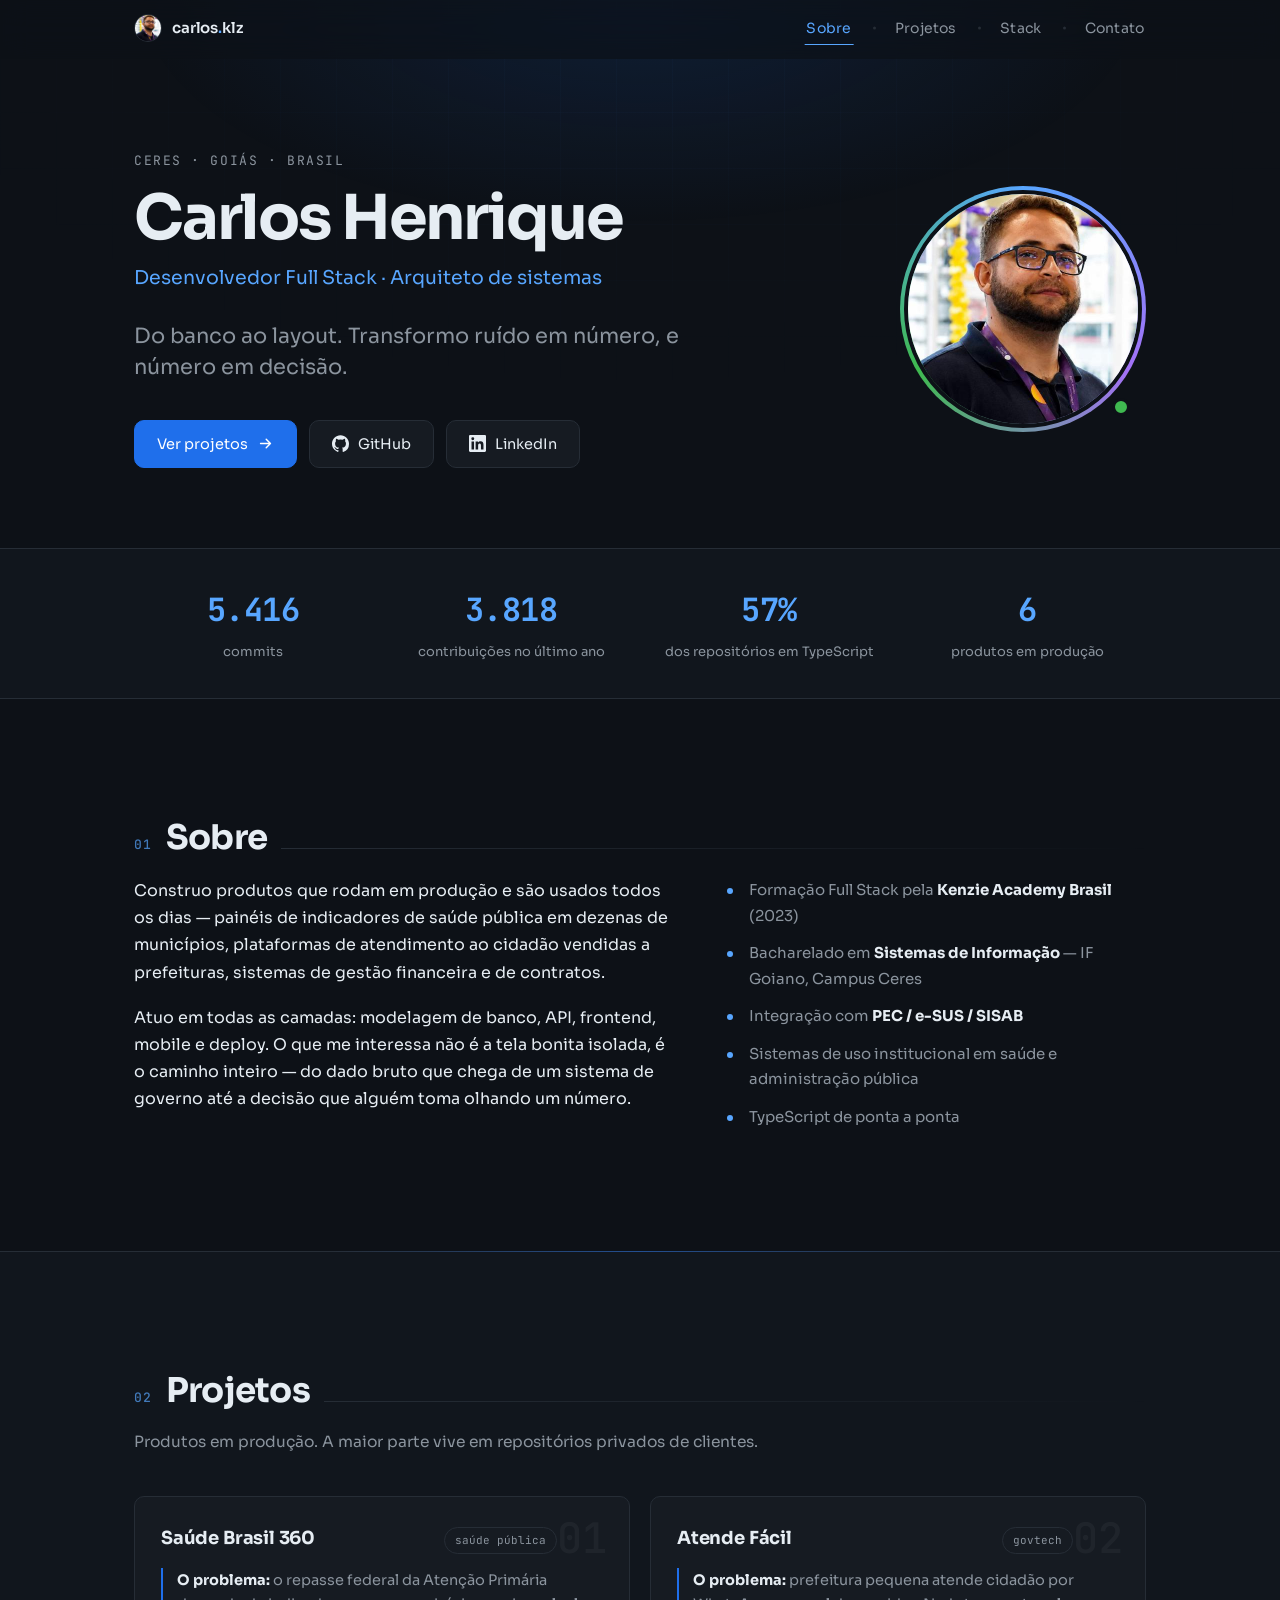
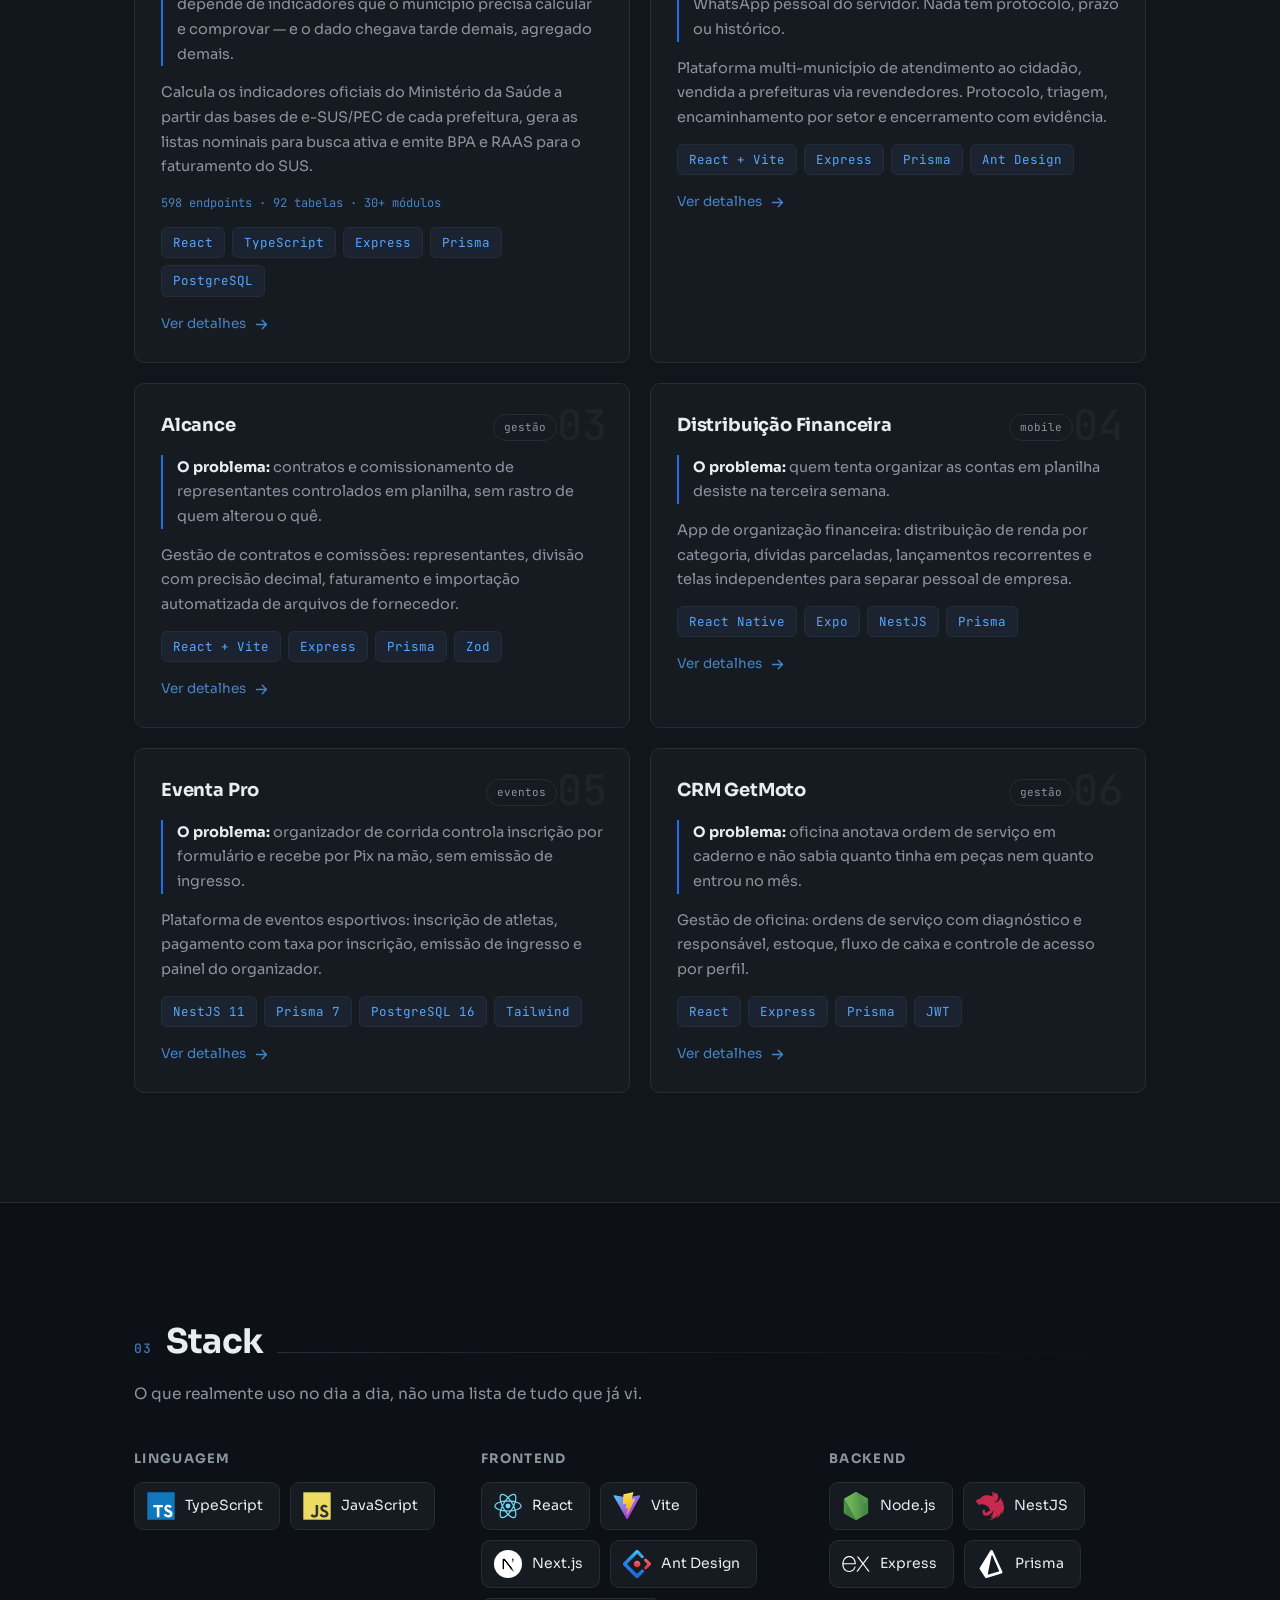
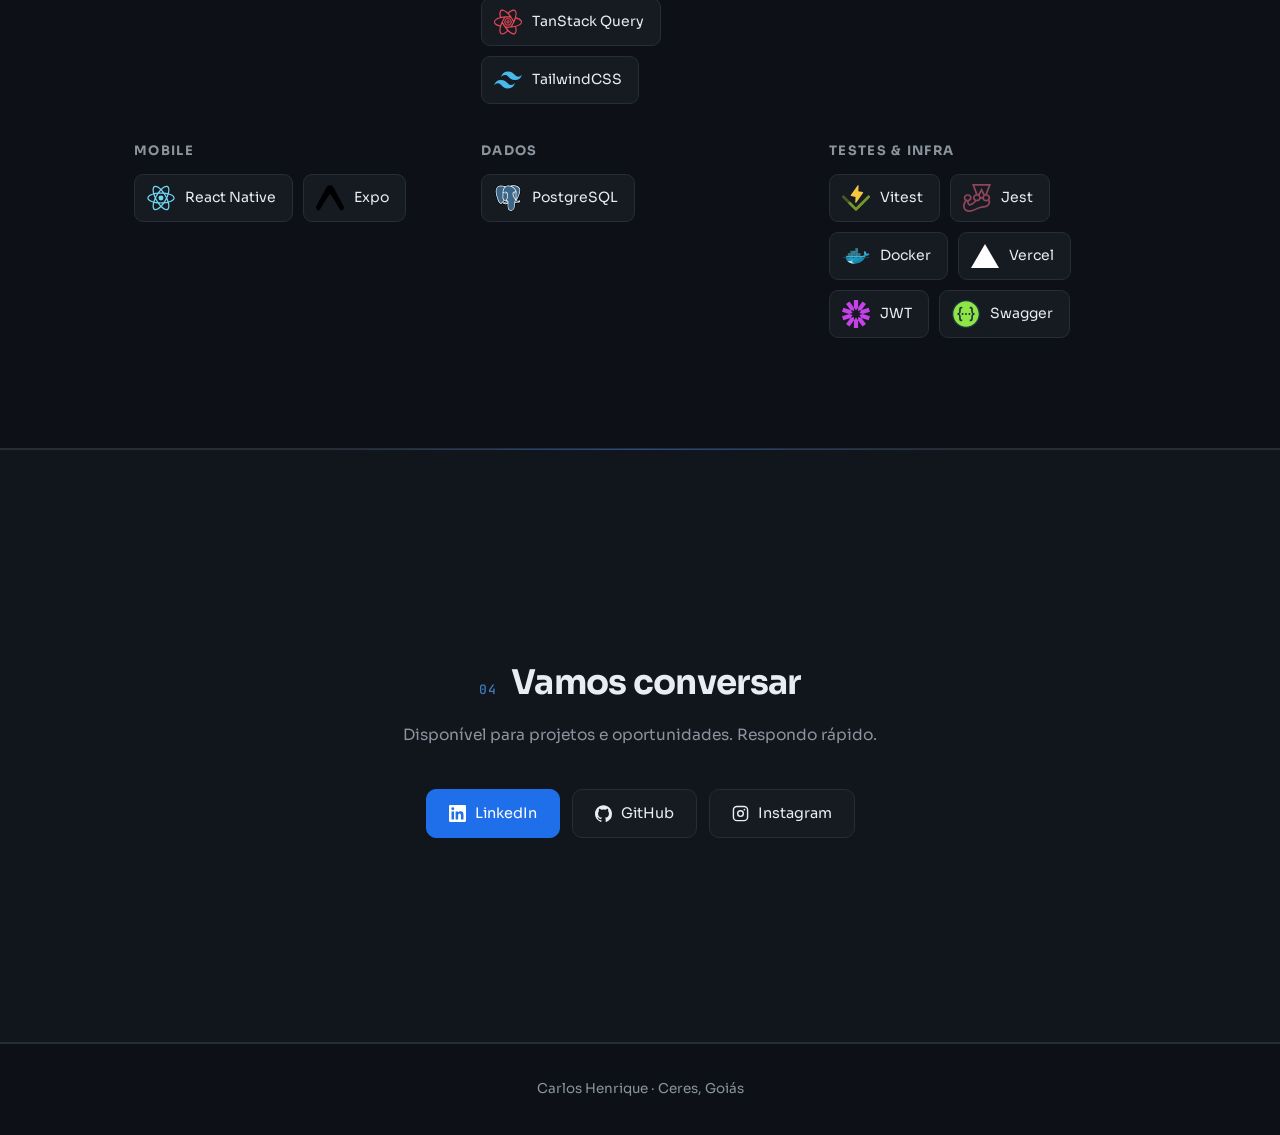
==== index.html @ 8867d087 "Portfólio: estrutura, páginas de projeto e galerias Site estático em HTML/CSS/JS puro, sem build.  -" ====
<!doctype html>
<html lang="pt-BR">
<head>
<meta charset="utf-8">
<meta name="viewport" content="width=device-width, initial-scale=1">
<title>Carlos Henrique — Desenvolvedor Full Stack</title>
<meta name="description" content="Desenvolvedor Full Stack e arquiteto de sistemas. Painéis de saúde pública, plataformas de atendimento ao cidadão e sistemas de gestão em produção.">
<link rel="icon" href="assets/perfil.jpg">
<link rel="preconnect" href="https://fonts.googleapis.com">
<link rel="preconnect" href="https://fonts.gstatic.com" crossorigin>
<link href="https://fonts.googleapis.com/css2?family=Sora:wght@400;600;700&family=JetBrains+Mono:wght@400;500&display=swap" rel="stylesheet">
<link rel="stylesheet" href="style.css">
</head>
<body>


<nav class="nav" id="nav">
  <div class="container nav-interno">
    <a class="nav-marca" href="#topo">
      <img src="assets/perfil.jpg" alt="" width="28" height="28">
      <span>carlos<em>.</em>klz</span>
    </a>
    <ul class="nav-links">
      <li><a href="#sobre">Sobre</a></li>
      <li><a href="#projetos">Projetos</a></li>
      <li><a href="#stack">Stack</a></li>
      <li><a href="#contato">Contato</a></li>
    </ul>
  </div>
  <div class="nav-progresso" id="progresso"></div>
</nav>

<!-- ícones SVG reutilizáveis: definidos uma vez, usados com <use> -->
<svg width="0" height="0" style="position:absolute" aria-hidden="true">
  <symbol id="i-seta" viewBox="0 0 24 24" fill="none" stroke="currentColor" stroke-width="2" stroke-linecap="round" stroke-linejoin="round">
    <path d="M5 12h14M13 6l6 6-6 6"/>
  </symbol>
  <symbol id="i-github" viewBox="0 0 24 24" fill="currentColor">
    <path d="M12 .5C5.37.5 0 5.87 0 12.5c0 5.3 3.44 9.8 8.21 11.39.6.11.82-.26.82-.58v-2.03c-3.34.73-4.04-1.61-4.04-1.61-.55-1.39-1.33-1.76-1.33-1.76-1.09-.75.08-.73.08-.73 1.2.09 1.84 1.24 1.84 1.24 1.07 1.834 2.81 1.304 3.5.997.11-.776.42-1.305.76-1.605-2.67-.3-5.47-1.335-5.47-5.94 0-1.31.47-2.38 1.24-3.22-.12-.3-.54-1.52.12-3.17 0 0 1.01-.32 3.3 1.23a11.5 11.5 0 016 0c2.29-1.55 3.3-1.23 3.3-1.23.66 1.65.24 2.87.12 3.17.77.84 1.24 1.91 1.24 3.22 0 4.61-2.81 5.63-5.49 5.93.43.37.82 1.1.82 2.22v3.29c0 .32.21.7.82.58A12.01 12.01 0 0024 12.5C24 5.87 18.63.5 12 .5z"/>
  </symbol>
  <symbol id="i-linkedin" viewBox="0 0 24 24" fill="currentColor">
    <path d="M20.45 20.45h-3.56v-5.57c0-1.33-.03-3.04-1.85-3.04-1.85 0-2.14 1.45-2.14 2.94v5.67H9.35V9h3.41v1.56h.05c.48-.9 1.63-1.85 3.36-1.85 3.6 0 4.27 2.37 4.27 5.45v6.29zM5.34 7.43a2.06 2.06 0 110-4.13 2.06 2.06 0 010 4.13zM7.12 20.45H3.55V9h3.57v11.45zM22.22 0H1.77C.79 0 0 .77 0 1.72v20.56C0 23.23.79 24 1.77 24h20.45c.98 0 1.78-.77 1.78-1.72V1.72C24 .77 23.2 0 22.22 0z"/>
  </symbol>
  <symbol id="i-instagram" viewBox="0 0 24 24" fill="none" stroke="currentColor" stroke-width="2">
    <rect x="2" y="2" width="20" height="20" rx="5"/>
    <circle cx="12" cy="12" r="4"/>
    <circle cx="17.5" cy="6.5" r="1.2" fill="currentColor" stroke="none"/>
  </symbol>
</svg>


<!-- ==================== TOPO ==================== -->
<header class="hero" id="topo">
  <div class="container hero-grid">

    <div class="hero-texto revelar">
      <p class="hero-sup">Ceres · Goiás · Brasil</p>
      <h1>Carlos Henrique</h1>
      <p class="hero-cargo">Desenvolvedor Full Stack · Arquiteto de sistemas</p>
      <p class="hero-frase">
        Do banco ao layout. Transformo ruído em número, e número em decisão.
      </p>

      <div class="hero-acoes">
        <a class="btn btn-primario" href="#projetos">
          Ver projetos
          <svg class="ico"><use href="#i-seta"/></svg>
        </a>
        <a class="btn" href="https://github.com/kralluz" target="_blank" rel="noopener">
          <svg class="ico"><use href="#i-github"/></svg>
          GitHub
        </a>
        <a class="btn" href="https://www.linkedin.com/in/carlosklz/" target="_blank" rel="noopener">
          <svg class="ico"><use href="#i-linkedin"/></svg>
          LinkedIn
        </a>
      </div>
    </div>

    <div class="hero-foto revelar" data-atraso="150">
      <div class="foto-moldura">
        <img src="assets/perfil.jpg" alt="Carlos Henrique" width="230" height="230">
      </div>
      <span class="ponto-status" title="Disponível para projetos"></span>
    </div>

  </div>
</header>


<main>

  <!-- ==================== NÚMEROS ==================== -->
  <section class="faixa-numeros">
    <div class="container numeros">
      <div class="numero revelar">
        <strong data-contar="5416">0</strong>
        <span>commits</span>
      </div>
      <div class="numero revelar" data-atraso="100">
        <strong data-contar="3818">0</strong>
        <span>contribuições no último ano</span>
      </div>
      <div class="numero revelar" data-atraso="200">
        <strong data-contar="57" data-sufixo="%">0</strong>
        <span>dos repositórios em TypeScript</span>
      </div>
      <div class="numero revelar" data-atraso="300">
        <strong data-contar="6">0</strong>
        <span>produtos em produção</span>
      </div>
    </div>
  </section>


  <!-- ==================== SOBRE ==================== -->
  <section class="secao" id="sobre">
    <div class="container">
      <h2 class="revelar"><span class="num-secao">01</span>Sobre</h2>
      <div class="sobre-grid">
        <div class="revelar">
          <p>
            Construo produtos que rodam em produção e são usados todos os dias — painéis de
            indicadores de saúde pública em dezenas de municípios, plataformas de atendimento
            ao cidadão vendidas a prefeituras, sistemas de gestão financeira e de contratos.
          </p>
          <p>
            Atuo em todas as camadas: modelagem de banco, API, frontend, mobile e deploy.
            O que me interessa não é a tela bonita isolada, é o caminho inteiro — do dado bruto
            que chega de um sistema de governo até a decisão que alguém toma olhando um número.
          </p>
        </div>
        <ul class="lista-marcada revelar" data-atraso="120">
          <li>Formação Full Stack pela <strong>Kenzie Academy Brasil</strong> (2023)</li>
          <li>Bacharelado em <strong>Sistemas de Informação</strong> — IF Goiano, Campus Ceres</li>
          <li>Integração com <strong>PEC / e-SUS / SISAB</strong></li>
          <li>Sistemas de uso institucional em saúde e administração pública</li>
          <li>TypeScript de ponta a ponta</li>
        </ul>
      </div>
    </div>
  </section>


  <!-- ==================== PROJETOS ==================== -->
  <section class="secao secao-alt" id="projetos">
    <div class="container">
      <h2 class="revelar"><span class="num-secao">02</span>Projetos</h2>
      <p class="secao-sub revelar">
        Produtos em produção. A maior parte vive em repositórios privados de clientes.
      </p>

      <div class="projetos">

        <a class="projeto revelar" href="projetos/saude-brasil-360.html">
          <span class="projeto-num">01</span>
          <div class="projeto-topo">
            <h3>Saúde Brasil 360</h3>
            <span class="etiqueta">saúde pública</span>
          </div>
          <p class="projeto-problema">
            <strong>O problema:</strong> o repasse federal da Atenção Primária depende de
            indicadores que o município precisa calcular e comprovar — e o dado chegava tarde
            demais, agregado demais.
          </p>
          <p>
            Calcula os indicadores oficiais do Ministério da Saúde a partir das bases de e-SUS/PEC
            de cada prefeitura, gera as listas nominais para busca ativa e emite BPA e RAAS para
            o faturamento do SUS.
          </p>
          <p class="mini-numeros">598 endpoints · 92 tabelas · 30+ módulos</p>
          <ul class="stack"><li>React</li><li>TypeScript</li><li>Express</li><li>Prisma</li><li>PostgreSQL</li></ul>
          <span class="projeto-link">Ver detalhes <svg class="ico"><use href="#i-seta"/></svg></span>
        </a>

        <a class="projeto revelar" data-atraso="80" href="projetos/atende-facil.html">
          <span class="projeto-num">02</span>
          <div class="projeto-topo">
            <h3>Atende Fácil</h3>
            <span class="etiqueta">govtech</span>
          </div>
          <p class="projeto-problema">
            <strong>O problema:</strong> prefeitura pequena atende cidadão por WhatsApp pessoal do
            servidor. Nada tem protocolo, prazo ou histórico.
          </p>
          <p>
            Plataforma multi-município de atendimento ao cidadão, vendida a prefeituras via
            revendedores. Protocolo, triagem, encaminhamento por setor e encerramento com evidência.
          </p>
          <ul class="stack"><li>React + Vite</li><li>Express</li><li>Prisma</li><li>Ant Design</li></ul>
          <span class="projeto-link">Ver detalhes <svg class="ico"><use href="#i-seta"/></svg></span>
        </a>

        <a class="projeto revelar" data-atraso="160" href="projetos/alcance.html">
          <span class="projeto-num">03</span>
          <div class="projeto-topo">
            <h3>Alcance</h3>
            <span class="etiqueta">gestão</span>
          </div>
          <p class="projeto-problema">
            <strong>O problema:</strong> contratos e comissionamento de representantes controlados
            em planilha, sem rastro de quem alterou o quê.
          </p>
          <p>
            Gestão de contratos e comissões: representantes, divisão com precisão decimal,
            faturamento e importação automatizada de arquivos de fornecedor.
          </p>
          <ul class="stack"><li>React + Vite</li><li>Express</li><li>Prisma</li><li>Zod</li></ul>
          <span class="projeto-link">Ver detalhes <svg class="ico"><use href="#i-seta"/></svg></span>
        </a>

        <a class="projeto revelar" data-atraso="240" href="projetos/distribuicao-financeira.html">
          <span class="projeto-num">04</span>
          <div class="projeto-topo">
            <h3>Distribuição Financeira</h3>
            <span class="etiqueta">mobile</span>
          </div>
          <p class="projeto-problema">
            <strong>O problema:</strong> quem tenta organizar as contas em planilha desiste na
            terceira semana.
          </p>
          <p>
            App de organização financeira: distribuição de renda por categoria, dívidas parceladas,
            lançamentos recorrentes e telas independentes para separar pessoal de empresa.
          </p>
          <ul class="stack"><li>React Native</li><li>Expo</li><li>NestJS</li><li>Prisma</li></ul>
          <span class="projeto-link">Ver detalhes <svg class="ico"><use href="#i-seta"/></svg></span>
        </a>

        <a class="projeto revelar" data-atraso="320" href="projetos/eventa-pro.html">
          <span class="projeto-num">05</span>
          <div class="projeto-topo">
            <h3>Eventa Pro</h3>
            <span class="etiqueta">eventos</span>
          </div>
          <p class="projeto-problema">
            <strong>O problema:</strong> organizador de corrida controla inscrição por formulário e
            recebe por Pix na mão, sem emissão de ingresso.
          </p>
          <p>
            Plataforma de eventos esportivos: inscrição de atletas, pagamento com taxa por
            inscrição, emissão de ingresso e painel do organizador.
          </p>
          <ul class="stack"><li>NestJS 11</li><li>Prisma 7</li><li>PostgreSQL 16</li><li>Tailwind</li></ul>
          <span class="projeto-link">Ver detalhes <svg class="ico"><use href="#i-seta"/></svg></span>
        </a>

        <a class="projeto revelar" data-atraso="400" href="projetos/crm-getmoto.html">
          <span class="projeto-num">06</span>
          <div class="projeto-topo">
            <h3>CRM GetMoto</h3>
            <span class="etiqueta">gestão</span>
          </div>
          <p class="projeto-problema">
            <strong>O problema:</strong> oficina anotava ordem de serviço em caderno e não sabia
            quanto tinha em peças nem quanto entrou no mês.
          </p>
          <p>
            Gestão de oficina: ordens de serviço com diagnóstico e responsável, estoque, fluxo de
            caixa e controle de acesso por perfil.
          </p>
          <ul class="stack"><li>React</li><li>Express</li><li>Prisma</li><li>JWT</li></ul>
          <span class="projeto-link">Ver detalhes <svg class="ico"><use href="#i-seta"/></svg></span>
        </a>

      </div>
    </div>
  </section>


  <!-- ==================== STACK ==================== -->
  <section class="secao" id="stack">
    <div class="container">
      <h2 class="revelar"><span class="num-secao">03</span>Stack</h2>
      <p class="secao-sub revelar">O que realmente uso no dia a dia, não uma lista de tudo que já vi.</p>

      <div class="stack-grid">
        <div class="stack-bloco revelar">
          <h3>Linguagem</h3>
          <ul class="stack stack-icones">
            <li>
              <img src="assets/tec/typescript.svg" alt="" width="28" height="28" loading="lazy">
              TypeScript
            </li>
            <li>
              <img src="assets/tec/javascript.svg" alt="" width="28" height="28" loading="lazy">
              JavaScript
            </li>
          </ul>
        </div>
        <div class="stack-bloco revelar" data-atraso="70">
          <h3>Frontend</h3>
          <ul class="stack stack-icones">
            <li>
              <img src="assets/tec/react.svg" alt="" width="28" height="28" loading="lazy">
              React
            </li>
            <li>
              <img src="assets/tec/vite.svg" alt="" width="28" height="28" loading="lazy">
              Vite
            </li>
            <li>
              <img src="assets/tec/nextjs.svg" alt="" width="28" height="28" loading="lazy">
              Next.js
            </li>
            <li>
              <img src="assets/tec/antdesign.svg" alt="" width="28" height="28" loading="lazy">
              Ant Design
            </li>
            <li>
              <img src="assets/tec/reactquery.svg" alt="" width="28" height="28" loading="lazy">
              TanStack Query
            </li>
            <li>
              <img src="assets/tec/tailwind.svg" alt="" width="28" height="28" loading="lazy">
              TailwindCSS
            </li>
          </ul>
        </div>
        <div class="stack-bloco revelar" data-atraso="140">
          <h3>Backend</h3>
          <ul class="stack stack-icones">
            <li>
              <img src="assets/tec/nodejs.svg" alt="" width="28" height="28" loading="lazy">
              Node.js
            </li>
            <li>
              <img src="assets/tec/nestjs.svg" alt="" width="28" height="28" loading="lazy">
              NestJS
            </li>
            <li>
              <img src="assets/tec/express.svg" alt="" width="28" height="28" loading="lazy">
              Express
            </li>
            <li>
              <img src="assets/tec/prisma.svg" alt="" width="28" height="28" loading="lazy">
              Prisma
            </li>
          </ul>
        </div>
        <div class="stack-bloco revelar" data-atraso="210">
          <h3>Mobile</h3>
          <ul class="stack stack-icones">
            <li>
              <img src="assets/tec/react.svg" alt="" width="28" height="28" loading="lazy">
              React Native
            </li>
            <li>
              <img src="assets/tec/expo.svg" alt="" width="28" height="28" loading="lazy">
              Expo
            </li>
          </ul>
        </div>
        <div class="stack-bloco revelar" data-atraso="280">
          <h3>Dados</h3>
          <ul class="stack stack-icones">
            <li>
              <img src="assets/tec/postgresql.svg" alt="" width="28" height="28" loading="lazy">
              PostgreSQL
            </li>
          </ul>
        </div>
        <div class="stack-bloco revelar" data-atraso="350">
          <h3>Testes &amp; Infra</h3>
          <ul class="stack stack-icones">
            <li>
              <img src="assets/tec/vitest.svg" alt="" width="28" height="28" loading="lazy">
              Vitest
            </li>
            <li>
              <img src="assets/tec/jest.svg" alt="" width="28" height="28" loading="lazy">
              Jest
            </li>
            <li>
              <img src="assets/tec/docker.svg" alt="" width="28" height="28" loading="lazy">
              Docker
            </li>
            <li>
              <img src="assets/tec/vercel.svg" alt="" width="28" height="28" loading="lazy">
              Vercel
            </li>
            <li>
              <img src="assets/tec/jwt.svg" alt="" width="28" height="28" loading="lazy">
              JWT
            </li>
            <li>
              <img src="assets/tec/swagger.svg" alt="" width="28" height="28" loading="lazy">
              Swagger
            </li>
          </ul>
        </div>
      </div>
    </div>
  </section>


  <!-- ==================== CONTATO ==================== -->
  <section class="secao secao-alt" id="contato">
    <div class="container centro">
      <h2 class="revelar"><span class="num-secao">04</span>Vamos conversar</h2>
      <p class="secao-sub revelar">Disponível para projetos e oportunidades. Respondo rápido.</p>
      <div class="hero-acoes centralizado revelar" data-atraso="100">
        <a class="btn btn-primario" href="https://www.linkedin.com/in/carlosklz/" target="_blank" rel="noopener">
          <svg class="ico"><use href="#i-linkedin"/></svg>
          LinkedIn
        </a>
        <a class="btn" href="https://github.com/kralluz" target="_blank" rel="noopener">
          <svg class="ico"><use href="#i-github"/></svg>
          GitHub
        </a>
        <a class="btn" href="https://www.instagram.com/klz.carlos/" target="_blank" rel="noopener">
          <svg class="ico"><use href="#i-instagram"/></svg>
          Instagram
        </a>
      </div>
    </div>
  </section>

</main>

<footer>
  <div class="container">
    <p>Carlos Henrique · Ceres, Goiás</p>
  </div>
</footer>

<script src="script.js"></script>
</body>
</html>
---- style.css ----
/* =========================================================================
   Portfolio — Carlos Henrique
   CSS simples e comentado, feito para ser editado aos poucos.
   Para mudar as cores, mexa so no bloco :root abaixo.
   ========================================================================= */

:root {
  /* cores — mude aqui e o site inteiro acompanha */
  --fundo:        #0d1117;   /* fundo principal */
  --fundo-alt:    #11161d;   /* fundo das secoes alternadas */
  --cartao:       #161b22;   /* fundo dos cards */
  --borda:        #262d36;
  --texto:        #e6edf3;
  --texto-fraco:  #8b949e;   /* textos secundarios */
  --destaque:     #58a6ff;   /* azul dos links e acentos */
  --destaque-esc: #1f6feb;

  /* medidas */
  --largura:      1060px;    /* largura maxima do conteudo */
  --raio:         10px;      /* arredondamento das bordas */
}

* { box-sizing: border-box; }

html { scroll-behavior: smooth; }

body {
  margin: 0;
  background: var(--fundo);
  color: var(--texto);
  font: 16px/1.7 -apple-system, BlinkMacSystemFont, "Segoe UI", Roboto,
        "Helvetica Neue", Arial, sans-serif;
  -webkit-font-smoothing: antialiased;
}

.container {
  max-width: var(--largura);
  margin: 0 auto;
  padding: 0 24px;
}

.centro { text-align: center; }

a { color: var(--destaque); }


/* ============================ TOPO ============================ */

.hero {
  padding: 100px 0 80px;
  border-bottom: 1px solid var(--borda);
  /* brilho sutil atras do titulo */
  background:
    radial-gradient(720px 320px at 50% 0%, rgba(31,111,235,.14), transparent 70%);
}

.hero-sup {
  margin: 0 0 12px;
  color: var(--texto-fraco);
  font-size: 13px;
  letter-spacing: .12em;
  text-transform: uppercase;
}

.hero h1 {
  margin: 0;
  font-size: clamp(38px, 7vw, 62px);
  line-height: 1.1;
  letter-spacing: -.02em;
}

.hero-cargo {
  margin: 10px 0 0;
  font-size: clamp(16px, 2.4vw, 19px);
  color: var(--destaque);
}

.hero-frase {
  margin: 26px 0 0;
  max-width: 620px;
  font-size: clamp(17px, 2.6vw, 21px);
  line-height: 1.5;
  color: var(--texto-fraco);
}

.hero-acoes {
  margin-top: 36px;
  display: flex;
  flex-wrap: wrap;
  gap: 12px;
}

.btn {
  display: inline-block;
  padding: 11px 22px;
  border: 1px solid var(--borda);
  border-radius: var(--raio);
  background: var(--cartao);
  color: var(--texto);
  font-size: 14.5px;
  text-decoration: none;
  transition: border-color .18s, transform .18s;
}

.btn:hover {
  border-color: var(--destaque);
  transform: translateY(-2px);
}

.btn-primario {
  background: var(--destaque-esc);
  border-color: var(--destaque-esc);
  color: #fff;
}


/* ========================== NUMEROS ========================== */

.faixa-numeros {
  border-bottom: 1px solid var(--borda);
  background: var(--fundo-alt);
}

.numeros {
  display: grid;
  grid-template-columns: repeat(4, 1fr);
  gap: 20px;
  padding-top: 34px;
  padding-bottom: 34px;
}

.numero { text-align: center; }

.numero strong {
  display: block;
  font-size: clamp(24px, 4vw, 32px);
  color: var(--destaque);
  letter-spacing: -.02em;
}

.numero span {
  display: block;
  margin-top: 4px;
  font-size: 13px;
  color: var(--texto-fraco);
}


/* ========================== SECOES ========================== */

.secao { padding: 84px 0; }

.secao-alt {
  background: var(--fundo-alt);
  border-top: 1px solid var(--borda);
  border-bottom: 1px solid var(--borda);
}

.secao h2 {
  margin: 0 0 8px;
  font-size: clamp(26px, 4vw, 34px);
  letter-spacing: -.02em;
}

.secao-sub {
  margin: 0 0 40px;
  color: var(--texto-fraco);
  font-size: 15.5px;
}


/* =========================== SOBRE =========================== */

.sobre-grid {
  display: grid;
  grid-template-columns: 1.3fr 1fr;
  gap: 48px;
  align-items: start;
}

.sobre-grid p { margin: 0 0 18px; }

.lista-marcada {
  margin: 0;
  padding: 0;
  list-style: none;
}

.lista-marcada li {
  position: relative;
  padding-left: 22px;
  margin-bottom: 12px;
  font-size: 15px;
  color: var(--texto-fraco);
}

/* marcador proprio, em vez do bullet padrao */
.lista-marcada li::before {
  content: "";
  position: absolute;
  left: 0;
  top: 11px;
  width: 6px;
  height: 6px;
  border-radius: 50%;
  background: var(--destaque);
}

.lista-marcada strong { color: var(--texto); }


/* ========================== PROJETOS ========================== */

.projetos {
  display: grid;
  grid-template-columns: repeat(2, 1fr);
  gap: 20px;
}

.projeto {
  background: var(--cartao);
  border: 1px solid var(--borda);
  border-radius: var(--raio);
  padding: 26px;
  transition: border-color .18s, transform .18s;
}

.projeto:hover {
  border-color: var(--destaque-esc);
  transform: translateY(-3px);
}

.projeto-topo {
  display: flex;
  align-items: baseline;
  justify-content: space-between;
  gap: 12px;
  margin-bottom: 14px;
}

.projeto h3 {
  margin: 0;
  font-size: 18px;
  letter-spacing: -.01em;
}

.etiqueta {
  flex-shrink: 0;
  padding: 3px 10px;
  border: 1px solid var(--borda);
  border-radius: 20px;
  font-size: 11px;
  color: var(--texto-fraco);
  text-transform: lowercase;
}

.projeto p {
  margin: 0 0 14px;
  font-size: 14.5px;
  color: var(--texto-fraco);
}

/* o paragrafo do problema ganha destaque — e o que prende a leitura */
.projeto-problema {
  padding-left: 14px;
  border-left: 2px solid var(--destaque-esc);
}

.projeto-problema strong { color: var(--texto); }


/* =========================== STACK =========================== */

/* lista de tecnologias em formato de chip */
ul.stack {
  display: flex;
  flex-wrap: wrap;
  gap: 7px;
  margin: 0;
  padding: 0;
  list-style: none;
}

ul.stack li {
  padding: 4px 11px;
  border: 1px solid var(--borda);
  border-radius: 6px;
  background: rgba(88,166,255,.06);
  font-size: 12.5px;
  color: var(--destaque);
  font-family: ui-monospace, "JetBrains Mono", Consolas, monospace;
}

.stack-grid {
  display: grid;
  grid-template-columns: repeat(3, 1fr);
  gap: 28px;
}

.stack-bloco h3 {
  margin: 0 0 12px;
  font-size: 13px;
  color: var(--texto-fraco);
  letter-spacing: .1em;
  text-transform: uppercase;
}


/* =========================== RODAPE =========================== */

footer {
  padding: 34px 0;
  border-top: 1px solid var(--borda);
  color: var(--texto-fraco);
  font-size: 13.5px;
  text-align: center;
}

footer p { margin: 0; }


/* ========================== RESPONSIVO ========================== */

@media (max-width: 860px) {
  .sobre-grid,
  .projetos    { grid-template-columns: 1fr; }
  .stack-grid  { grid-template-columns: repeat(2, 1fr); }
  .numeros     { grid-template-columns: repeat(2, 1fr); }
  .secao       { padding: 60px 0; }
  .hero        { padding: 70px 0 56px; }
}

@media (max-width: 480px) {
  .container   { padding: 0 18px; }
  .stack-grid  { grid-template-columns: 1fr; }
  .projeto     { padding: 20px; }
  .projeto-topo { flex-direction: column; align-items: flex-start; gap: 8px; }
}


/* =========================================================================
   ADIÇÕES: animações, foto, ícones e detalhes
   ========================================================================= */

/* --------------------- revelar na rolagem --------------------- */
/* estado inicial: deslocado e invisível. O JS adiciona .visivel */
.revelar {
  opacity: 0;
  transform: translateY(22px);
  transition: opacity .7s cubic-bezier(.22,.61,.36,1),
              transform .7s cubic-bezier(.22,.61,.36,1);
  will-change: opacity, transform;
}

.revelar.visivel {
  opacity: 1;
  transform: none;
}

/* quem pediu menos movimento no sistema vê tudo direto */
@media (prefers-reduced-motion: reduce) {
  .revelar { opacity: 1; transform: none; transition: none; }
  html { scroll-behavior: auto; }
}


/* --------------------- topo com foto --------------------- */
.hero-grid {
  display: grid;
  grid-template-columns: 1fr auto;
  gap: 56px;
  align-items: center;
}

.hero-foto {
  position: relative;
  flex-shrink: 0;
}

/* anel gradiente girando devagar ao redor da foto */
.foto-moldura {
  position: relative;
  width: 246px;
  height: 246px;
  border-radius: 50%;
  padding: 4px;
  background: conic-gradient(from 0deg,
              var(--destaque), #a371f7, #3fb950, var(--destaque));
  animation: girar 9s linear infinite;
}

@keyframes girar { to { transform: rotate(360deg); } }

.foto-moldura img {
  display: block;
  width: 100%;
  height: 100%;
  border-radius: 50%;
  object-fit: cover;
  border: 4px solid var(--fundo);
  /* compensa a rotação da moldura para a foto ficar parada */
  animation: girar 9s linear infinite reverse;
}

/* bolinha verde de "disponível" */
.ponto-status {
  position: absolute;
  right: 16px;
  bottom: 16px;
  width: 18px;
  height: 18px;
  border-radius: 50%;
  background: #3fb950;
  border: 3px solid var(--fundo);
  box-shadow: 0 0 0 0 rgba(63,185,80,.6);
  animation: pulsar 2.4s ease-out infinite;
}

@keyframes pulsar {
  0%   { box-shadow: 0 0 0 0 rgba(63,185,80,.55); }
  70%  { box-shadow: 0 0 0 12px rgba(63,185,80,0); }
  100% { box-shadow: 0 0 0 0 rgba(63,185,80,0); }
}


/* --------------------- ícones nos botões --------------------- */
.btn {
  display: inline-flex;
  align-items: center;
  gap: 9px;
}

.ico {
  width: 17px;
  height: 17px;
  flex-shrink: 0;
}

/* a seta do botão principal desliza no hover */
.btn-primario .ico { transition: transform .22s ease; }
.btn-primario:hover .ico { transform: translateX(4px); }

.hero-acoes.centralizado { justify-content: center; }


/* --------------------- números --------------------- */
/* tabular-nums evita o texto "pular" enquanto o contador roda */
.numero strong {
  font-variant-numeric: tabular-nums;
  font-feature-settings: "tnum";
}


/* --------------------- cards de projeto clicáveis --------------------- */
.projeto {
  position: relative;
  display: block;
  overflow: hidden;
  color: inherit;
  text-decoration: none;
}

/* halo que segue o cursor — as variáveis --mx/--my vêm do JS */
.projeto::before {
  content: "";
  position: absolute;
  inset: 0;
  background: radial-gradient(340px circle at var(--mx, 50%) var(--my, 0%),
              rgba(88,166,255,.09), transparent 60%);
  opacity: 0;
  transition: opacity .3s;
  pointer-events: none;
}

.projeto:hover::before { opacity: 1; }

.projeto h3 { transition: color .18s; }
.projeto:hover h3 { color: var(--destaque); }

.projeto-link {
  display: inline-flex;
  align-items: center;
  gap: 7px;
  margin-top: 16px;
  font-size: 13.5px;
  color: var(--destaque);
  opacity: .75;
  transition: opacity .2s, gap .2s;
}

.projeto:hover .projeto-link { opacity: 1; gap: 11px; }


/* --------------------- detalhes finos --------------------- */
/* linha de respiro no topo das seções alternadas */
.secao-alt { position: relative; }

.secao-alt::before {
  content: "";
  position: absolute;
  top: -1px; left: 50%;
  transform: translateX(-50%);
  width: min(620px, 80%);
  height: 1px;
  background: linear-gradient(90deg, transparent, var(--destaque-esc), transparent);
  opacity: .5;
}

/* seleção de texto com a cor da marca */
::selection {
  background: rgba(88,166,255,.28);
  color: #fff;
}

/* foco visível para quem navega por teclado */
a:focus-visible,
.btn:focus-visible {
  outline: 2px solid var(--destaque);
  outline-offset: 3px;
  border-radius: var(--raio);
}

/* barra de rolagem discreta */
::-webkit-scrollbar { width: 11px; }
::-webkit-scrollbar-track { background: var(--fundo); }
::-webkit-scrollbar-thumb {
  background: #2b333d;
  border-radius: 6px;
  border: 3px solid var(--fundo);
}
::-webkit-scrollbar-thumb:hover { background: #3a444f; }


/* --------------------- responsivo das adições --------------------- */
@media (max-width: 860px) {
  .hero-grid {
    grid-template-columns: 1fr;
    gap: 36px;
    text-align: center;
  }
  .hero-foto { order: -1; justify-self: center; }   /* foto vai para cima no celular */
  .hero-acoes { justify-content: center; }
  .hero-frase { margin-left: auto; margin-right: auto; }
  .foto-moldura { width: 168px; height: 168px; }
  .ponto-status { right: 10px; bottom: 10px; width: 15px; height: 15px; }
}


/* =========================================================================
   REFINO DE DESIGN
   tipografia, navegação, textura de fundo e hierarquia
   ========================================================================= */

/* ------------------------- tipografia ------------------------- */
:root {
  --fonte-titulo: 'Sora', -apple-system, BlinkMacSystemFont, 'Segoe UI', sans-serif;
  --fonte-mono:   'JetBrains Mono', ui-monospace, Consolas, monospace;
}

body { font-family: var(--fonte-titulo); }

h1, h2, h3 {
  font-family: var(--fonte-titulo);
  font-weight: 700;
}

.hero h1 { font-weight: 700; letter-spacing: -.035em; }

/* texto corrido um pouco mais leve que os títulos */
p, li { font-weight: 400; }

/* tudo que é "dado" usa monoespaçada — cria uma segunda voz no layout */
.hero-sup,
.num-secao,
.projeto-num,
.etiqueta,
.numero strong,
ul.stack li,
.fato span {
  font-family: var(--fonte-mono);
}


/* ------------------------- textura de fundo ------------------------- */
/* grade sutilíssima: dá profundidade sem chamar atenção */
body::before {
  content: "";
  position: fixed;
  inset: 0;
  z-index: 0;
  pointer-events: none;
  background-image:
    linear-gradient(rgba(88,166,255,.022) 1px, transparent 1px),
    linear-gradient(90deg, rgba(88,166,255,.022) 1px, transparent 1px);
  background-size: 56px 56px;
  /* desaparece nas bordas para não virar xadrez */
  mask-image: radial-gradient(ellipse 80% 60% at 50% 0%, #000 20%, transparent 75%);
}

body > * { position: relative; z-index: 1; }


/* ------------------------- navegação ------------------------- */
.nav {
  position: fixed;
  top: 0; left: 0; right: 0;
  z-index: 50;
  background: rgba(13,17,23,.72);
  backdrop-filter: blur(14px) saturate(140%);
  border-bottom: 1px solid transparent;
  transition: border-color .3s, background .3s;
}

/* a borda só aparece depois que a pessoa rola — JS adiciona .rolou */
.nav.rolou {
  border-bottom-color: var(--borda);
  background: rgba(13,17,23,.88);
}

.nav-interno {
  display: flex;
  align-items: center;
  justify-content: space-between;
  gap: 20px;
  padding-top: 14px;
  padding-bottom: 14px;
}

.nav-marca {
  display: inline-flex;
  align-items: center;
  gap: 10px;
  color: var(--texto);
  text-decoration: none;
  font-size: 15px;
  font-weight: 600;
  letter-spacing: -.01em;
}

.nav-marca img {
  border-radius: 50%;
  border: 1px solid var(--borda);
}

.nav-marca em { color: var(--destaque); font-style: normal; }

.nav-links {
  display: flex;
  gap: 28px;
  margin: 0;
  padding: 0;
  list-style: none;
}

.nav-links a {
  position: relative;
  color: var(--texto-fraco);
  font-size: 14px;
  text-decoration: none;
  padding: 4px 0;
  transition: color .2s;
}

.nav-links a:hover { color: var(--texto); }

/* sublinhado que cresce do centro */
.nav-links a::after {
  content: "";
  position: absolute;
  left: 50%; bottom: 0;
  width: 0; height: 1.5px;
  background: var(--destaque);
  transform: translateX(-50%);
  transition: width .26s cubic-bezier(.22,.61,.36,1);
}

.nav-links a:hover::after,
.nav-links a.ativo::after { width: 100%; }

.nav-links a.ativo { color: var(--destaque); }

/* barra fininha de progresso da leitura */
.nav-progresso {
  height: 2px;
  width: 0;
  background: linear-gradient(90deg, var(--destaque-esc), var(--destaque));
  transition: width .1s linear;
}

/* o conteúdo precisa começar abaixo da nav fixa */
.hero { padding-top: 150px; }


/* ------------------------- hierarquia das seções ------------------------- */
.secao h2 {
  display: flex;
  align-items: baseline;
  gap: 14px;
  margin-bottom: 10px;
}

/* numeração discreta antes do título */
.num-secao {
  font-size: 13px;
  font-weight: 500;
  color: var(--destaque);
  opacity: .7;
  letter-spacing: .06em;
}

/* linha que atravessa o resto da largura depois do título */
.secao h2::after {
  content: "";
  flex: 1;
  height: 1px;
  background: linear-gradient(90deg, var(--borda), transparent);
}

.centro h2 { justify-content: center; }
.centro h2::after { display: none; }


/* ------------------------- cards numerados ------------------------- */
.projeto-num {
  position: absolute;
  top: 20px;
  right: 22px;
  font-size: 42px;
  font-weight: 500;
  line-height: 1;
  color: var(--texto);
  opacity: .045;
  transition: opacity .25s, transform .25s;
  pointer-events: none;
}

.projeto:hover .projeto-num {
  opacity: .11;
  transform: translateY(-2px);
}

/* a etiqueta não pode colidir com o número */
.projeto-topo { padding-right: 46px; }


/* ------------------------- micro-interações ------------------------- */
/* chips de stack reagem individualmente */
ul.stack li { transition: border-color .2s, background .2s, transform .2s; }

.projeto:hover ul.stack li,
ul.stack li:hover {
  border-color: rgba(88,166,255,.35);
  background: rgba(88,166,255,.1);
}

ul.stack li:hover { transform: translateY(-2px); }

/* sombra suave nos cards ao passar o mouse */
.projeto:hover {
  box-shadow: 0 14px 40px -18px rgba(0,0,0,.75);
}

/* botões com brilho que atravessa no hover */
.btn { position: relative; overflow: hidden; }

.btn::after {
  content: "";
  position: absolute;
  top: 0; left: -80%;
  width: 55%; height: 100%;
  background: linear-gradient(90deg, transparent, rgba(255,255,255,.09), transparent);
  transform: skewX(-20deg);
  transition: left .55s cubic-bezier(.22,.61,.36,1);
}

.btn:hover::after { left: 130%; }

/* a moldura da foto ganha brilho quando o mouse chega perto */
.hero-foto:hover .foto-moldura {
  filter: drop-shadow(0 0 22px rgba(88,166,255,.28));
}

.foto-moldura { transition: filter .4s; }


/* ------------------------- responsivo da nav ------------------------- */
@media (max-width: 720px) {
  .nav-links { gap: 18px; }
  .nav-links a { font-size: 13px; }
  .nav-marca span { display: none; }   /* no celular fica só o avatar */
  .hero { padding-top: 120px; }
}

@media (max-width: 460px) {
  .nav-links { gap: 14px; }
  .projeto-num { font-size: 34px; top: 16px; right: 18px; }
}

/* a nav fixa cobriria o titulo ao clicar num link do menu — este recuo evita isso */
#sobre, #projetos, #stack, #contato { scroll-margin-top: 76px; }


/* =========================================================================
   RESPIRO ENTRE SEÇÕES
   As duas últimas seções somavam menos que uma tela, então clicar em "Stack"
   rolava até o fim e mostrava Contato junto — parecia que tinha pulado.
   Cada seção agora ocupa espaço suficiente para dominar a tela quando ativa.
   ========================================================================= */

.secao { padding: 110px 0; }

/* garante que cada seção tenha presença própria ao ser aberta pelo menu */
#stack   { min-height: 76vh; }
#contato { min-height: 66vh; display: flex; align-items: center; }

/* o contato é o fim da página: um pouco mais de ar embaixo */
#contato .container { width: 100%; }

/* separação visual extra entre stack e contato */
#stack { border-bottom: 1px solid var(--borda); }


/* ------------------------- menu com mais folga ------------------------- */
.nav-links { gap: 40px; }

/* área de clique maior que o texto — melhor no celular e no mouse */
.nav-links a {
  padding: 8px 2px;
  letter-spacing: .01em;
}

/* separador discreto entre os itens */
.nav-links li + li { position: relative; }

.nav-links li + li::before {
  content: "";
  position: absolute;
  left: -20px;
  top: 50%;
  transform: translateY(-50%);
  width: 3px;
  height: 3px;
  border-radius: 50%;
  background: var(--borda);
}


@media (max-width: 860px) {
  .secao   { padding: 78px 0; }
  #stack   { min-height: auto; }
  #contato { min-height: auto; display: block; }
}

@media (max-width: 720px) {
  .nav-links { gap: 26px; }
  .nav-links li + li::before { left: -14px; }
}




/* =========================================================================
   STACK COM LOGOS (Devicon — logos originais coloridos, arquivos locais)
   ========================================================================= */

ul.stack-icones {
  display: flex;
  flex-wrap: wrap;
  gap: 10px;
}

ul.stack-icones li {
  display: inline-flex;
  align-items: center;
  gap: 10px;
  padding: 9px 16px 9px 12px;
  font-family: var(--fonte-titulo);
  font-size: 14px;
  color: var(--texto);
  background: var(--cartao);
  border: 1px solid var(--borda);
  border-radius: 9px;
  transition: border-color .22s, background .22s, transform .22s, box-shadow .22s;
}

ul.stack-icones img {
  width: 28px;
  height: 28px;
  flex-shrink: 0;
  /* levemente dessaturado em repouso, cor cheia no hover */
  filter: saturate(.85);
  transition: transform .22s, filter .22s;
}

ul.stack-icones li:hover {
  border-color: #3d4754;
  background: #1c222b;
  transform: translateY(-2px);
  box-shadow: 0 8px 22px -12px rgba(0,0,0,.8);
}

ul.stack-icones li:hover img {
  filter: saturate(1.15);
  transform: scale(1.1);
}

/* entrada: cada logo aparece um pouco depois do anterior */
.stack-bloco.visivel ul.stack-icones img {
  animation: surgir-logo .55s cubic-bezier(.22,.61,.36,1) backwards;
}

@keyframes surgir-logo {
  from { opacity: 0; transform: scale(.5) rotate(-12deg); }
  to   { opacity: 1; transform: scale(1) rotate(0); }
}

.stack-bloco.visivel li:nth-child(1) img { animation-delay: .04s; }
.stack-bloco.visivel li:nth-child(2) img { animation-delay: .10s; }
.stack-bloco.visivel li:nth-child(3) img { animation-delay: .16s; }
.stack-bloco.visivel li:nth-child(4) img { animation-delay: .22s; }
.stack-bloco.visivel li:nth-child(5) img { animation-delay: .28s; }
.stack-bloco.visivel li:nth-child(6) img { animation-delay: .34s; }

/* alguns logos do Devicon sao escuros demais para fundo preto */
ul.stack-icones img[src*="nextjs"],
ul.stack-icones img[src*="vercel"],
ul.stack-icones img[src*="express"],
ul.stack-icones img[src*="prisma"] {
  filter: saturate(.85) invert(1) brightness(1.6);
}

ul.stack-icones li:hover img[src*="nextjs"],
ul.stack-icones li:hover img[src*="vercel"],
ul.stack-icones li:hover img[src*="express"],
ul.stack-icones li:hover img[src*="prisma"] {
  filter: invert(1) brightness(1.9);
}

.stack-grid { gap: 36px 30px; }

@media (prefers-reduced-motion: reduce) {
  .stack-bloco.visivel ul.stack-icones img { animation: none; }
}

/* linha de numeros dentro do card de projeto na home */
.mini-numeros {
  font-family: var(--fonte-mono);
  font-size: 12px !important;
  color: var(--destaque) !important;
  opacity: .75;
  margin-bottom: 14px !important;
}
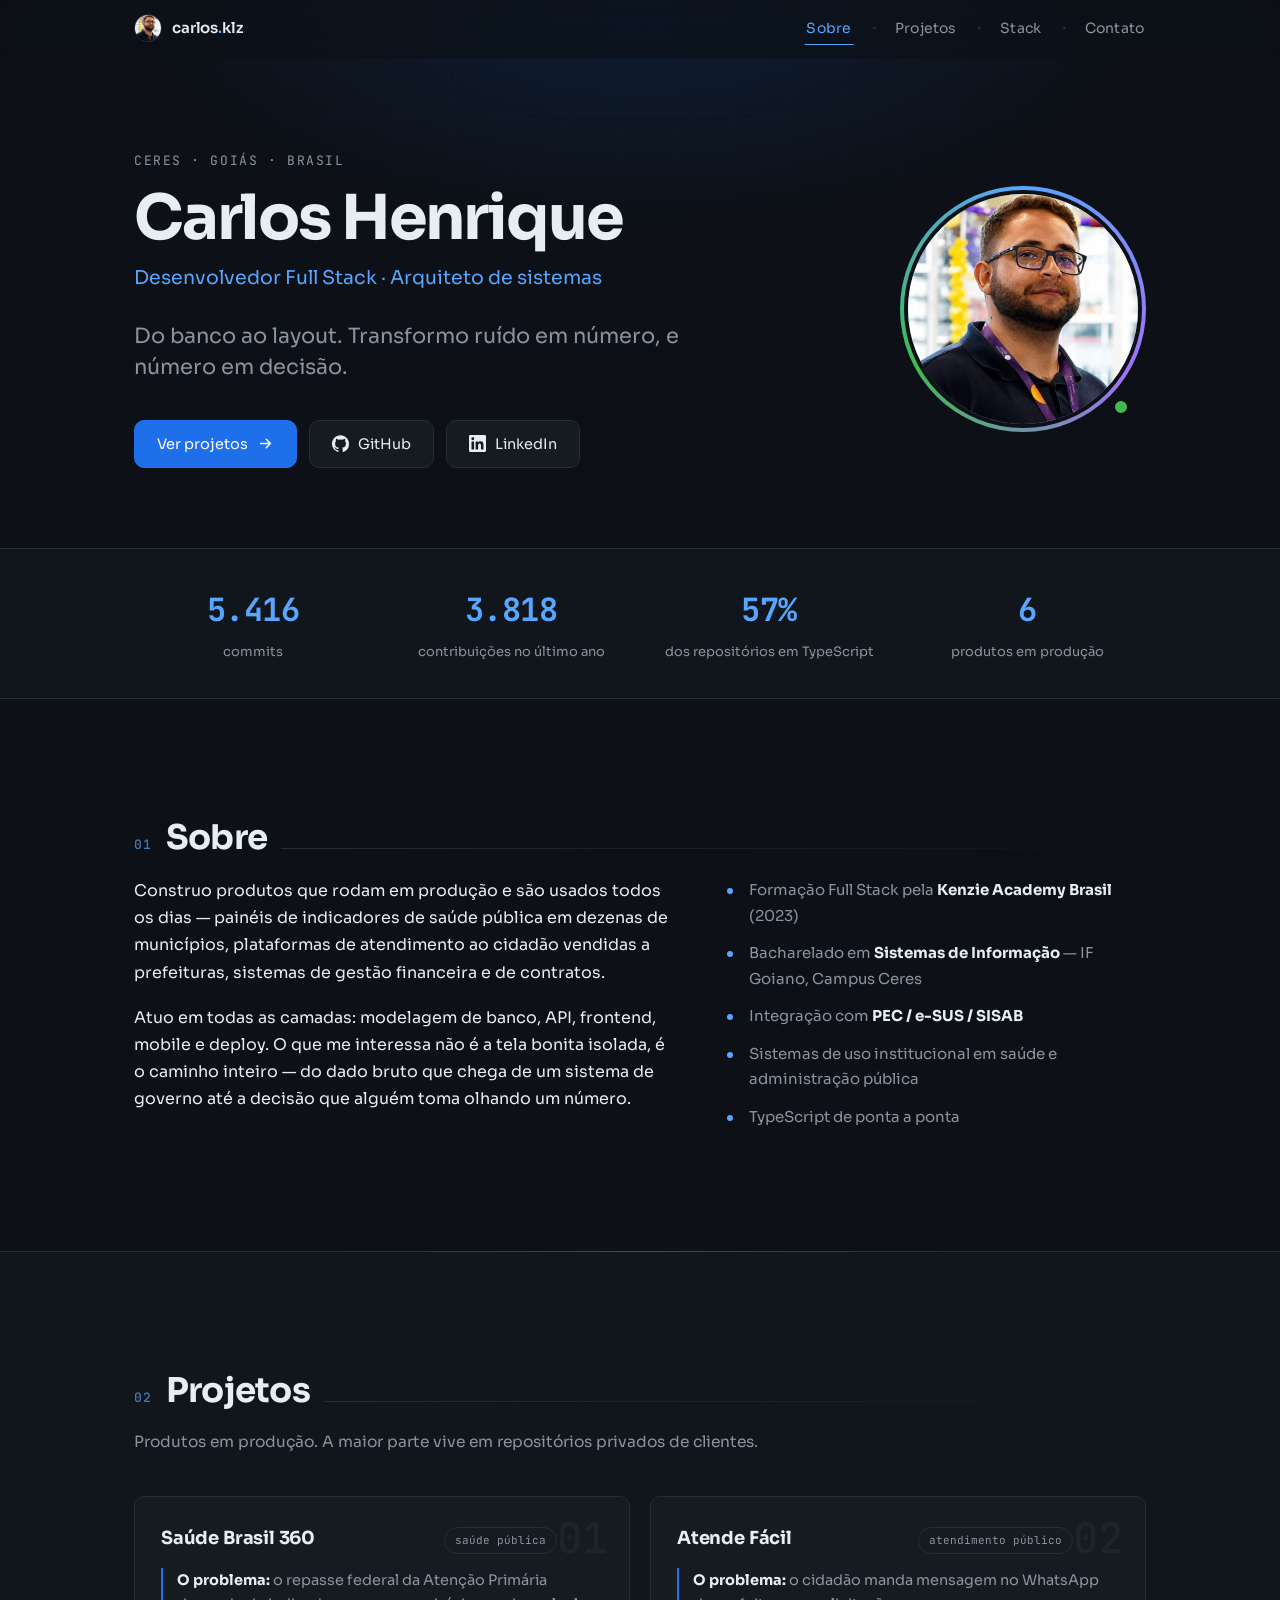
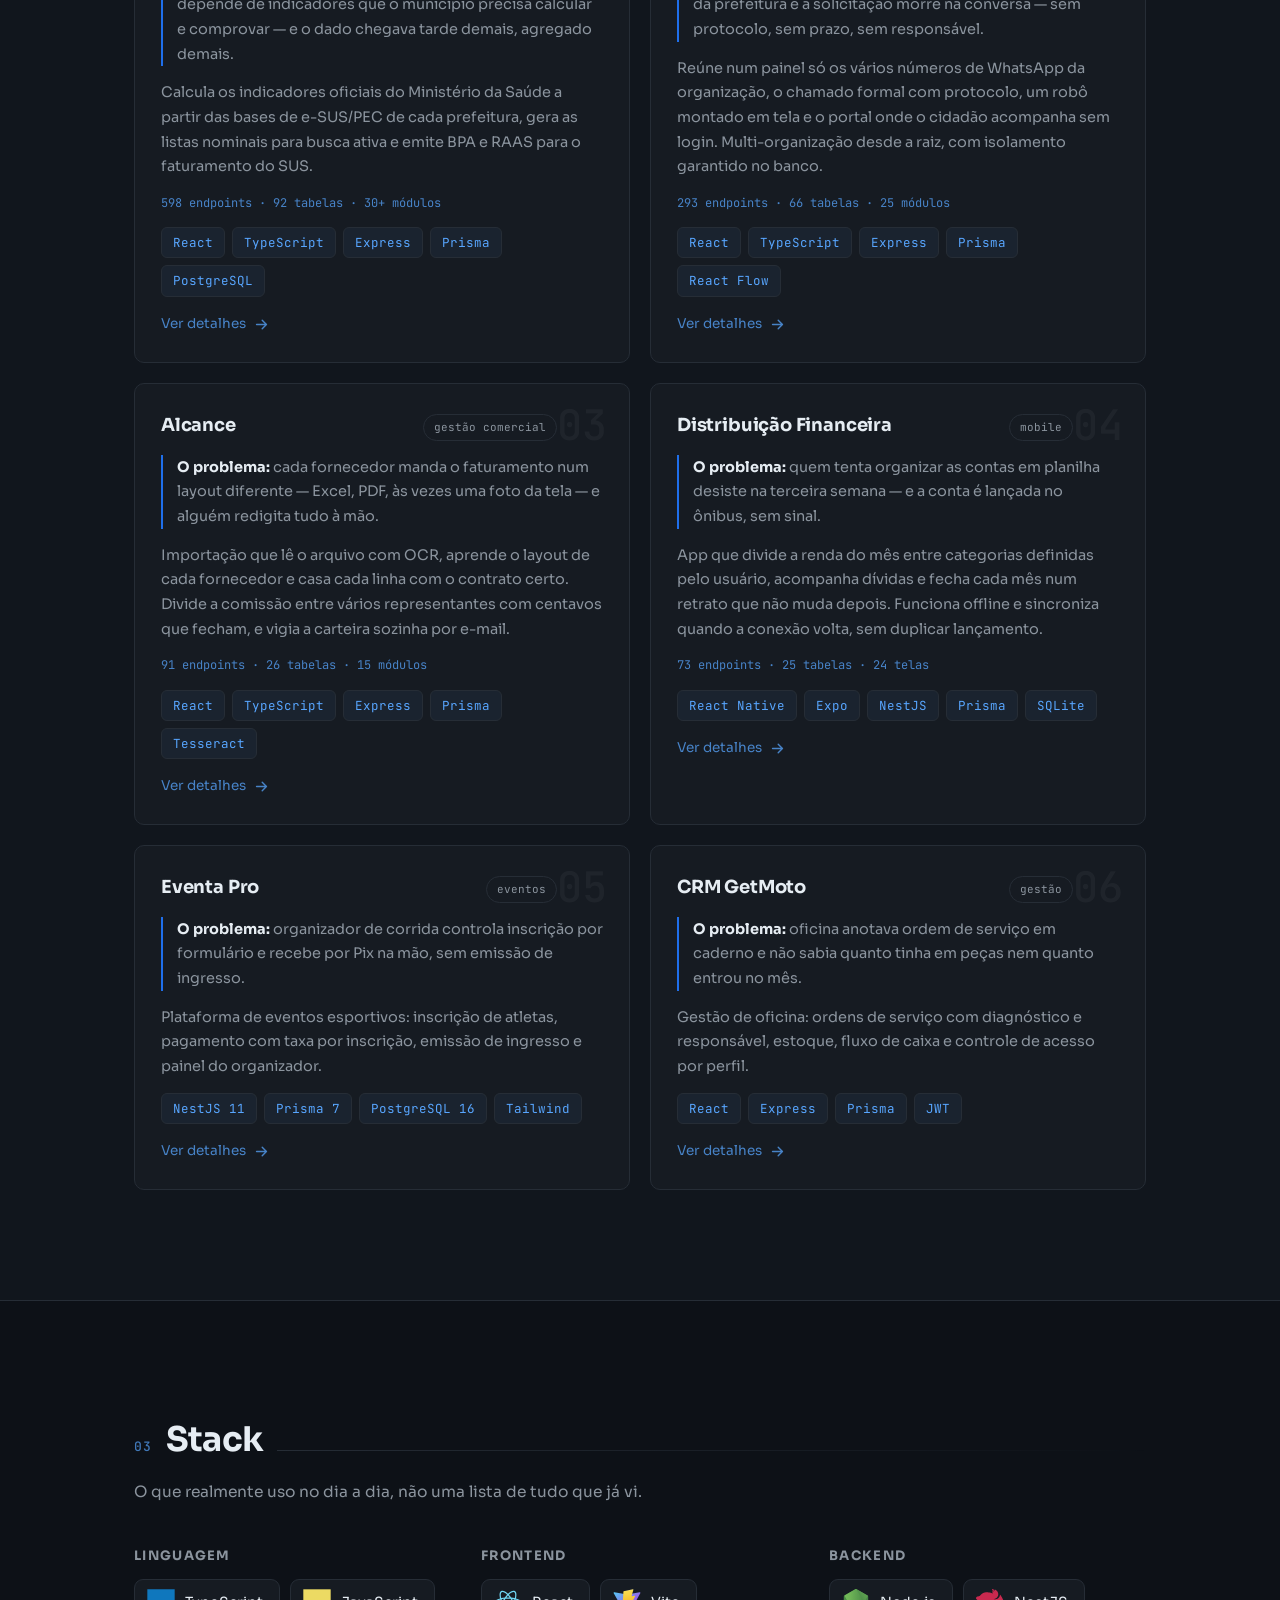
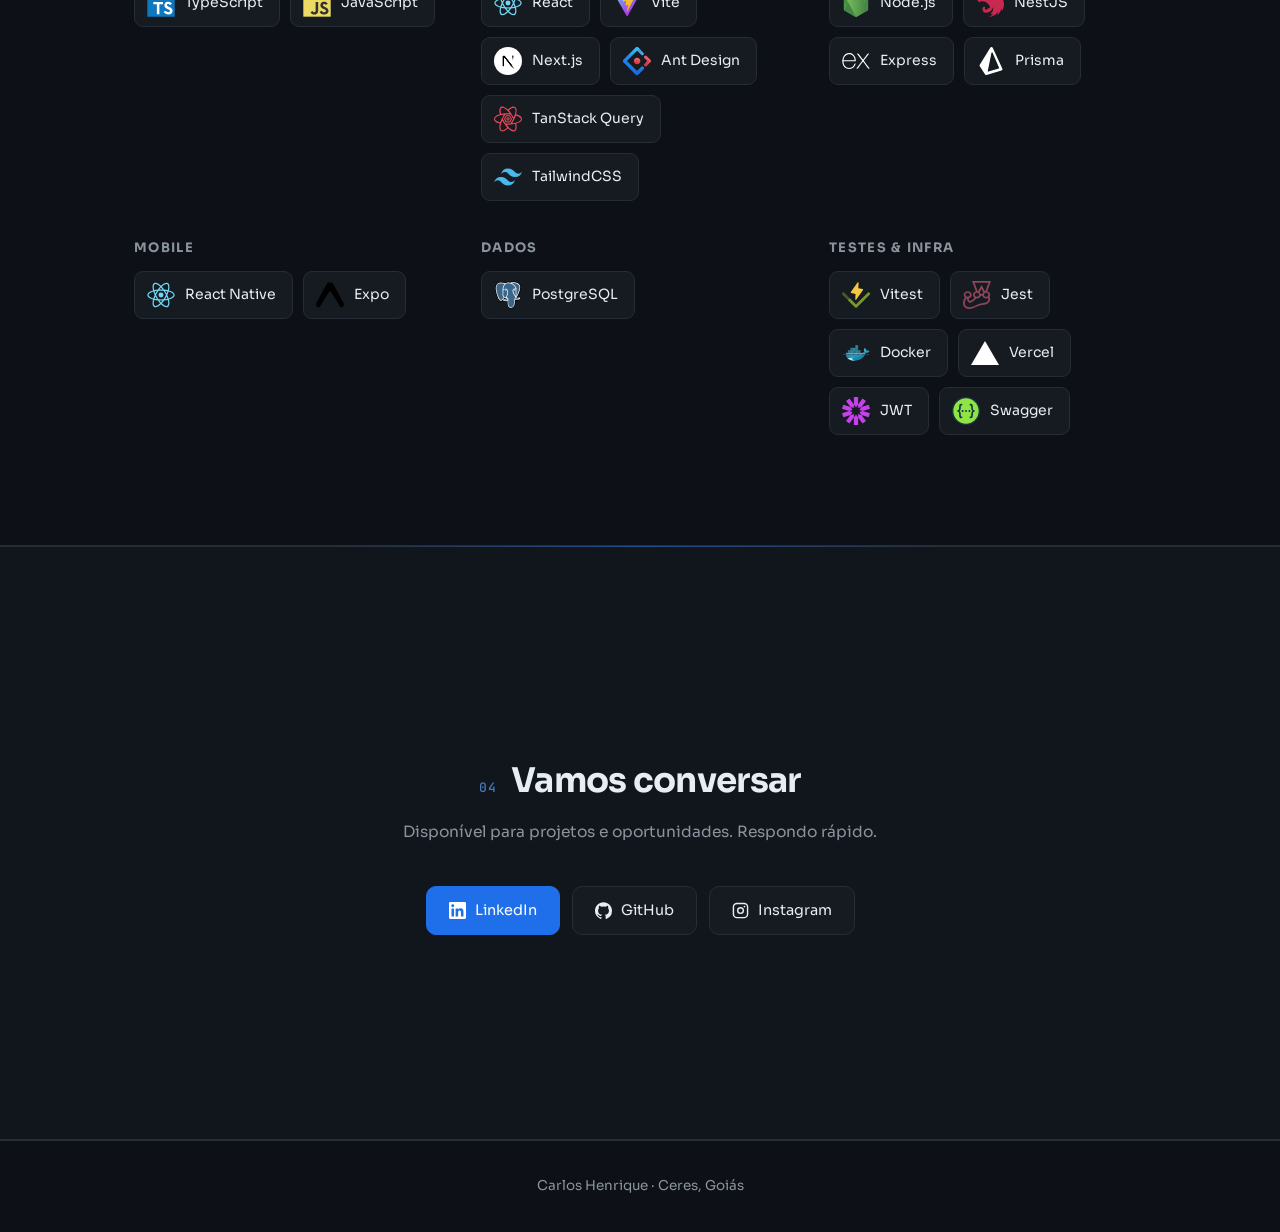
==== commit 784f96ca: "Alinha os cards da home aos levantamentos reais Atende Facil, Alcance e Distribuicao Financeira tinh" ====
--- a/index.html
+++ b/index.html
@@ -177,17 +177,19 @@
           <span class="projeto-num">02</span>
           <div class="projeto-topo">
             <h3>Atende Fácil</h3>
-            <span class="etiqueta">govtech</span>
-          </div>
-          <p class="projeto-problema">
-            <strong>O problema:</strong> prefeitura pequena atende cidadão por WhatsApp pessoal do
-            servidor. Nada tem protocolo, prazo ou histórico.
-          </p>
-          <p>
-            Plataforma multi-município de atendimento ao cidadão, vendida a prefeituras via
-            revendedores. Protocolo, triagem, encaminhamento por setor e encerramento com evidência.
-          </p>
-          <ul class="stack"><li>React + Vite</li><li>Express</li><li>Prisma</li><li>Ant Design</li></ul>
+            <span class="etiqueta">atendimento público</span>
+          </div>
+          <p class="projeto-problema">
+            <strong>O problema:</strong> o cidadão manda mensagem no WhatsApp da prefeitura e a
+            solicitação morre na conversa — sem protocolo, sem prazo, sem responsável.
+          </p>
+          <p>
+            Reúne num painel só os vários números de WhatsApp da organização, o chamado formal com
+            protocolo, um robô montado em tela e o portal onde o cidadão acompanha sem login.
+            Multi-organização desde a raiz, com isolamento garantido no banco.
+          </p>
+          <p class="mini-numeros">293 endpoints · 66 tabelas · 25 módulos</p>
+          <ul class="stack"><li>React</li><li>TypeScript</li><li>Express</li><li>Prisma</li><li>React Flow</li></ul>
           <span class="projeto-link">Ver detalhes <svg class="ico"><use href="#i-seta"/></svg></span>
         </a>
 
@@ -195,17 +197,19 @@
           <span class="projeto-num">03</span>
           <div class="projeto-topo">
             <h3>Alcance</h3>
-            <span class="etiqueta">gestão</span>
-          </div>
-          <p class="projeto-problema">
-            <strong>O problema:</strong> contratos e comissionamento de representantes controlados
-            em planilha, sem rastro de quem alterou o quê.
-          </p>
-          <p>
-            Gestão de contratos e comissões: representantes, divisão com precisão decimal,
-            faturamento e importação automatizada de arquivos de fornecedor.
-          </p>
-          <ul class="stack"><li>React + Vite</li><li>Express</li><li>Prisma</li><li>Zod</li></ul>
+            <span class="etiqueta">gestão comercial</span>
+          </div>
+          <p class="projeto-problema">
+            <strong>O problema:</strong> cada fornecedor manda o faturamento num layout diferente —
+            Excel, PDF, às vezes uma foto da tela — e alguém redigita tudo à mão.
+          </p>
+          <p>
+            Importação que lê o arquivo com OCR, aprende o layout de cada fornecedor e casa cada
+            linha com o contrato certo. Divide a comissão entre vários representantes com centavos
+            que fecham, e vigia a carteira sozinha por e-mail.
+          </p>
+          <p class="mini-numeros">91 endpoints · 26 tabelas · 15 módulos</p>
+          <ul class="stack"><li>React</li><li>TypeScript</li><li>Express</li><li>Prisma</li><li>Tesseract</li></ul>
           <span class="projeto-link">Ver detalhes <svg class="ico"><use href="#i-seta"/></svg></span>
         </a>
 
@@ -217,13 +221,15 @@
           </div>
           <p class="projeto-problema">
             <strong>O problema:</strong> quem tenta organizar as contas em planilha desiste na
-            terceira semana.
-          </p>
-          <p>
-            App de organização financeira: distribuição de renda por categoria, dívidas parceladas,
-            lançamentos recorrentes e telas independentes para separar pessoal de empresa.
-          </p>
-          <ul class="stack"><li>React Native</li><li>Expo</li><li>NestJS</li><li>Prisma</li></ul>
+            terceira semana — e a conta é lançada no ônibus, sem sinal.
+          </p>
+          <p>
+            App que divide a renda do mês entre categorias definidas pelo usuário, acompanha
+            dívidas e fecha cada mês num retrato que não muda depois. Funciona offline e sincroniza
+            quando a conexão volta, sem duplicar lançamento.
+          </p>
+          <p class="mini-numeros">73 endpoints · 25 tabelas · 24 telas</p>
+          <ul class="stack"><li>React Native</li><li>Expo</li><li>NestJS</li><li>Prisma</li><li>SQLite</li></ul>
           <span class="projeto-link">Ver detalhes <svg class="ico"><use href="#i-seta"/></svg></span>
         </a>
 
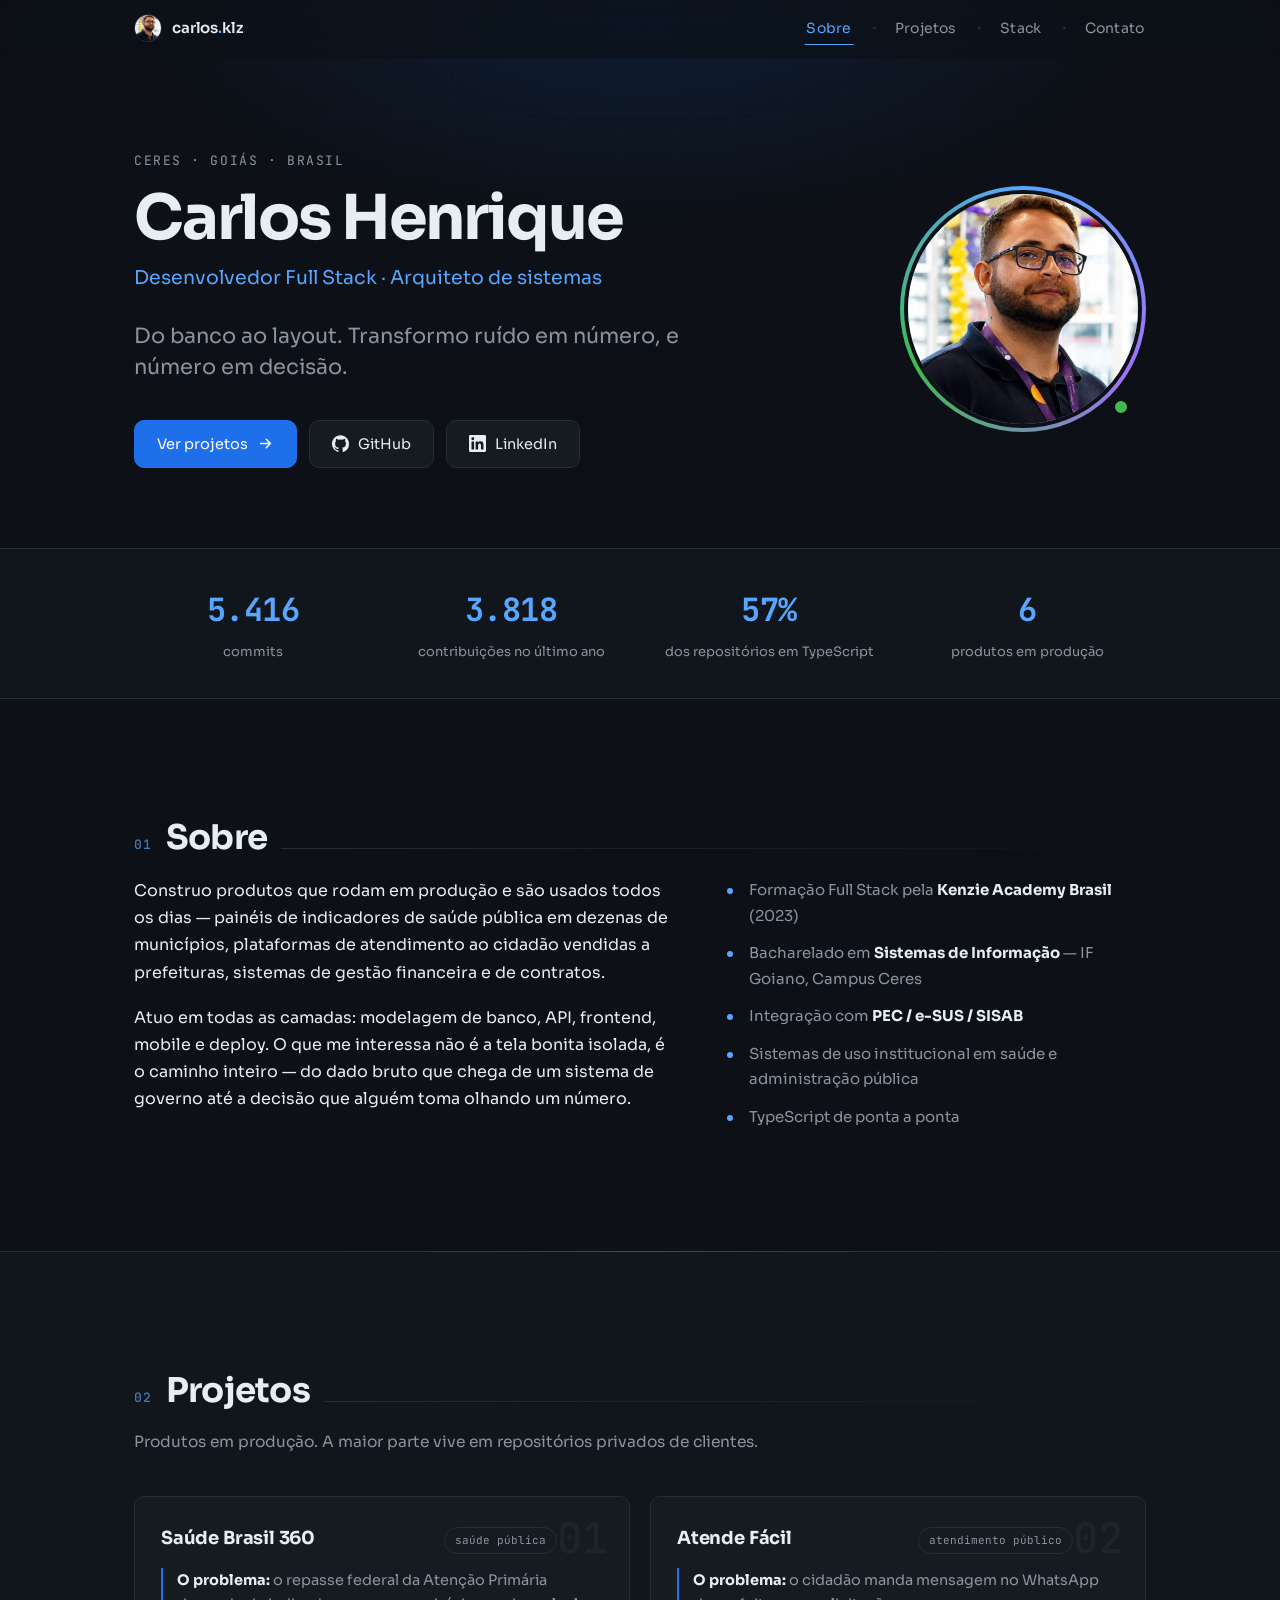
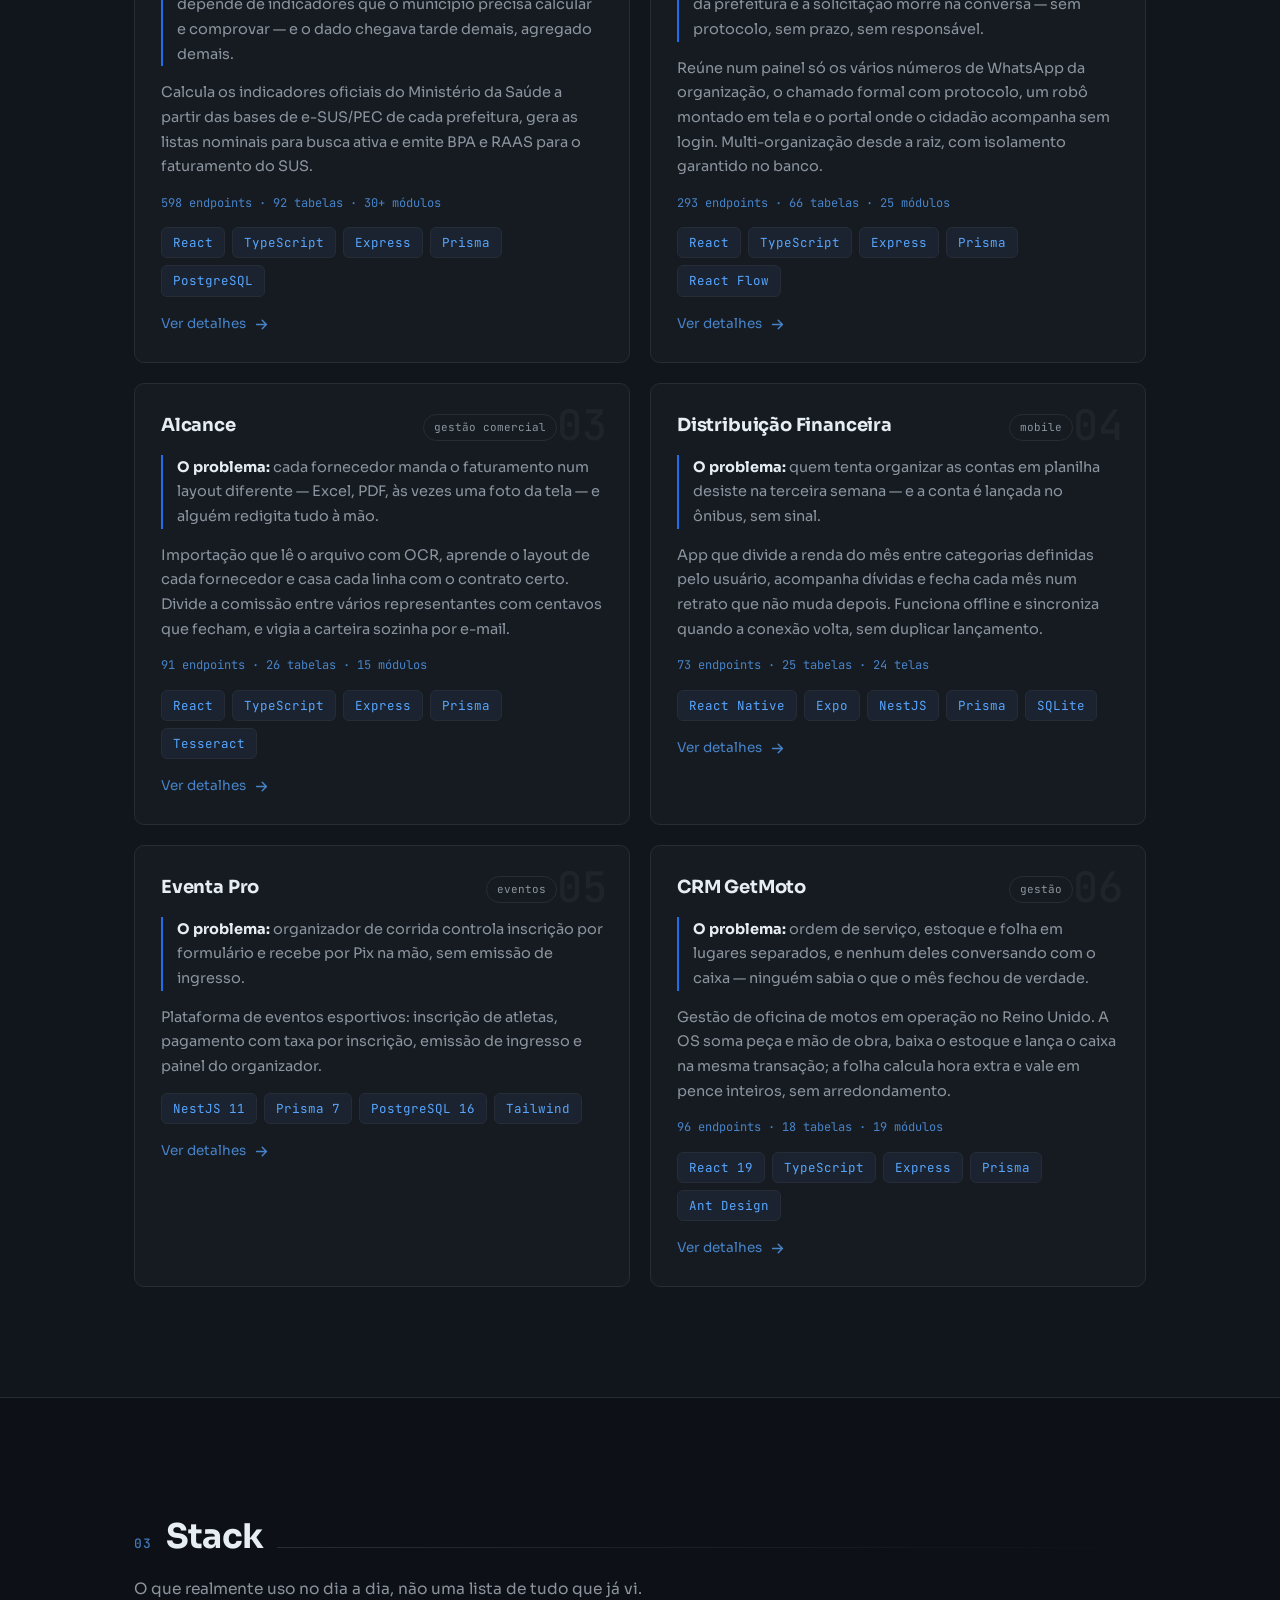
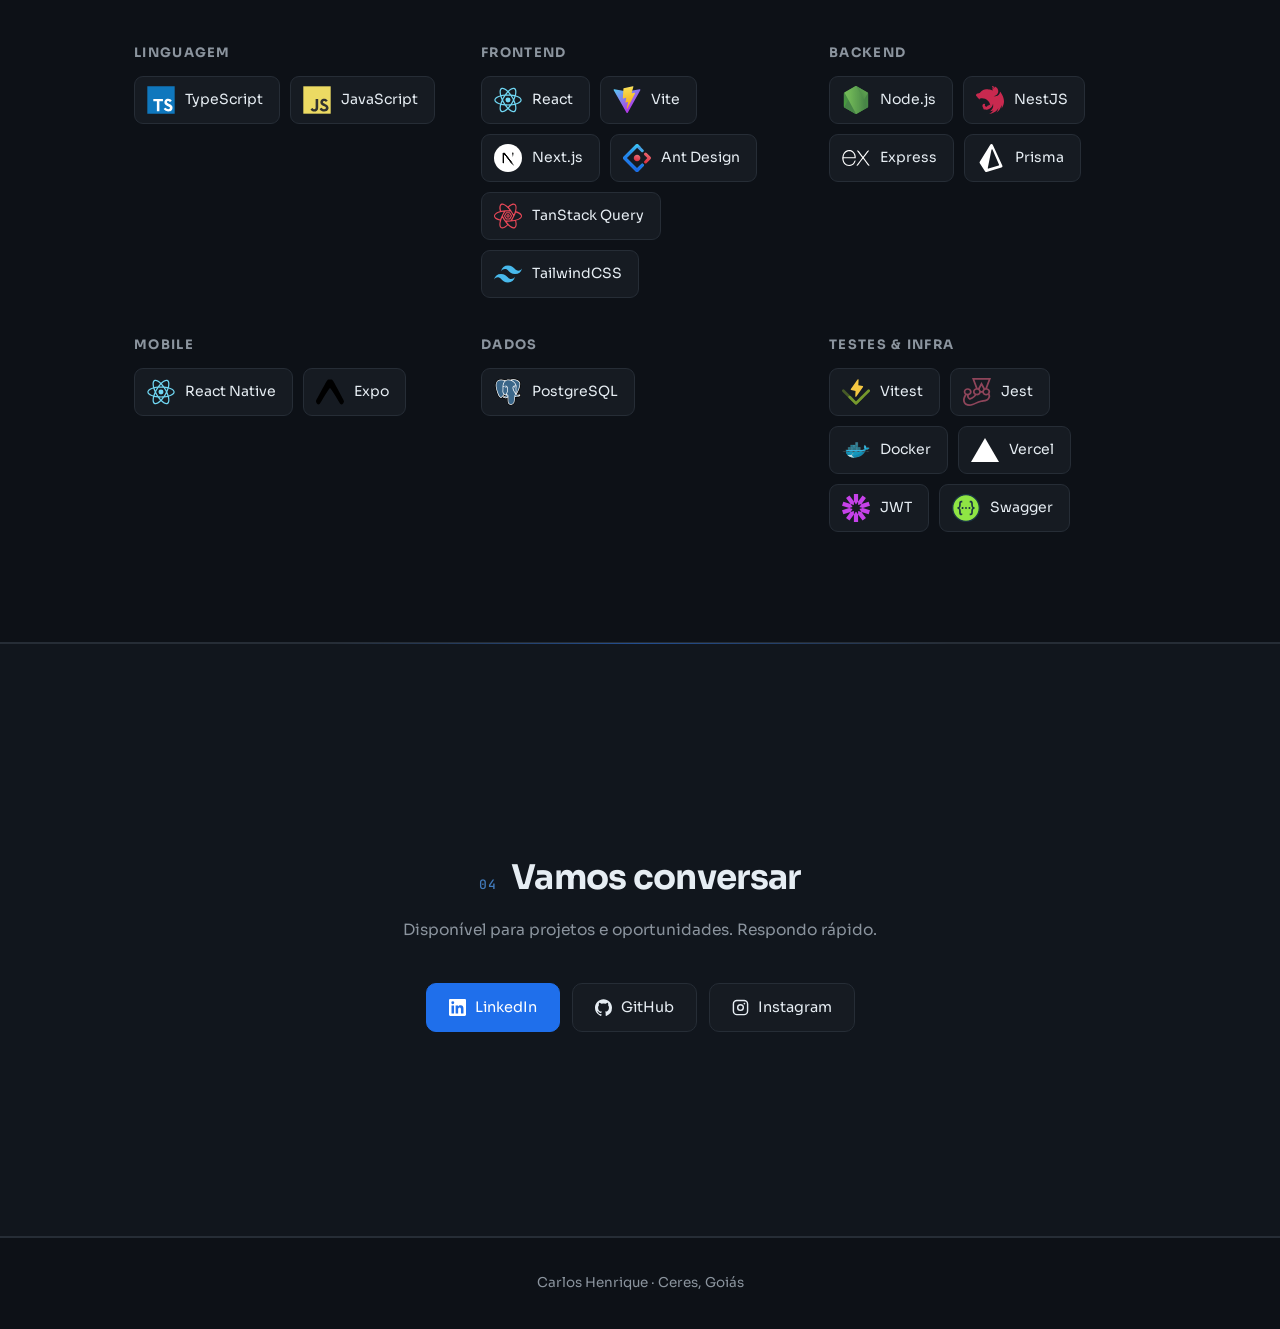
==== commit a5dd8079: "CRM GetMoto: levantamento tecnico real Substitui o texto generico pela leitura do codigo: 19 modulos" ====
--- a/index.html
+++ b/index.html
@@ -258,14 +258,16 @@
             <span class="etiqueta">gestão</span>
           </div>
           <p class="projeto-problema">
-            <strong>O problema:</strong> oficina anotava ordem de serviço em caderno e não sabia
-            quanto tinha em peças nem quanto entrou no mês.
-          </p>
-          <p>
-            Gestão de oficina: ordens de serviço com diagnóstico e responsável, estoque, fluxo de
-            caixa e controle de acesso por perfil.
-          </p>
-          <ul class="stack"><li>React</li><li>Express</li><li>Prisma</li><li>JWT</li></ul>
+            <strong>O problema:</strong> ordem de serviço, estoque e folha em lugares separados, e
+            nenhum deles conversando com o caixa — ninguém sabia o que o mês fechou de verdade.
+          </p>
+          <p>
+            Gestão de oficina de motos em operação no Reino Unido. A OS soma peça e mão de obra,
+            baixa o estoque e lança o caixa na mesma transação; a folha calcula hora extra e vale
+            em pence inteiros, sem arredondamento.
+          </p>
+          <p class="mini-numeros">96 endpoints · 18 tabelas · 19 módulos</p>
+          <ul class="stack"><li>React 19</li><li>TypeScript</li><li>Express</li><li>Prisma</li><li>Ant Design</li></ul>
           <span class="projeto-link">Ver detalhes <svg class="ico"><use href="#i-seta"/></svg></span>
         </a>
 
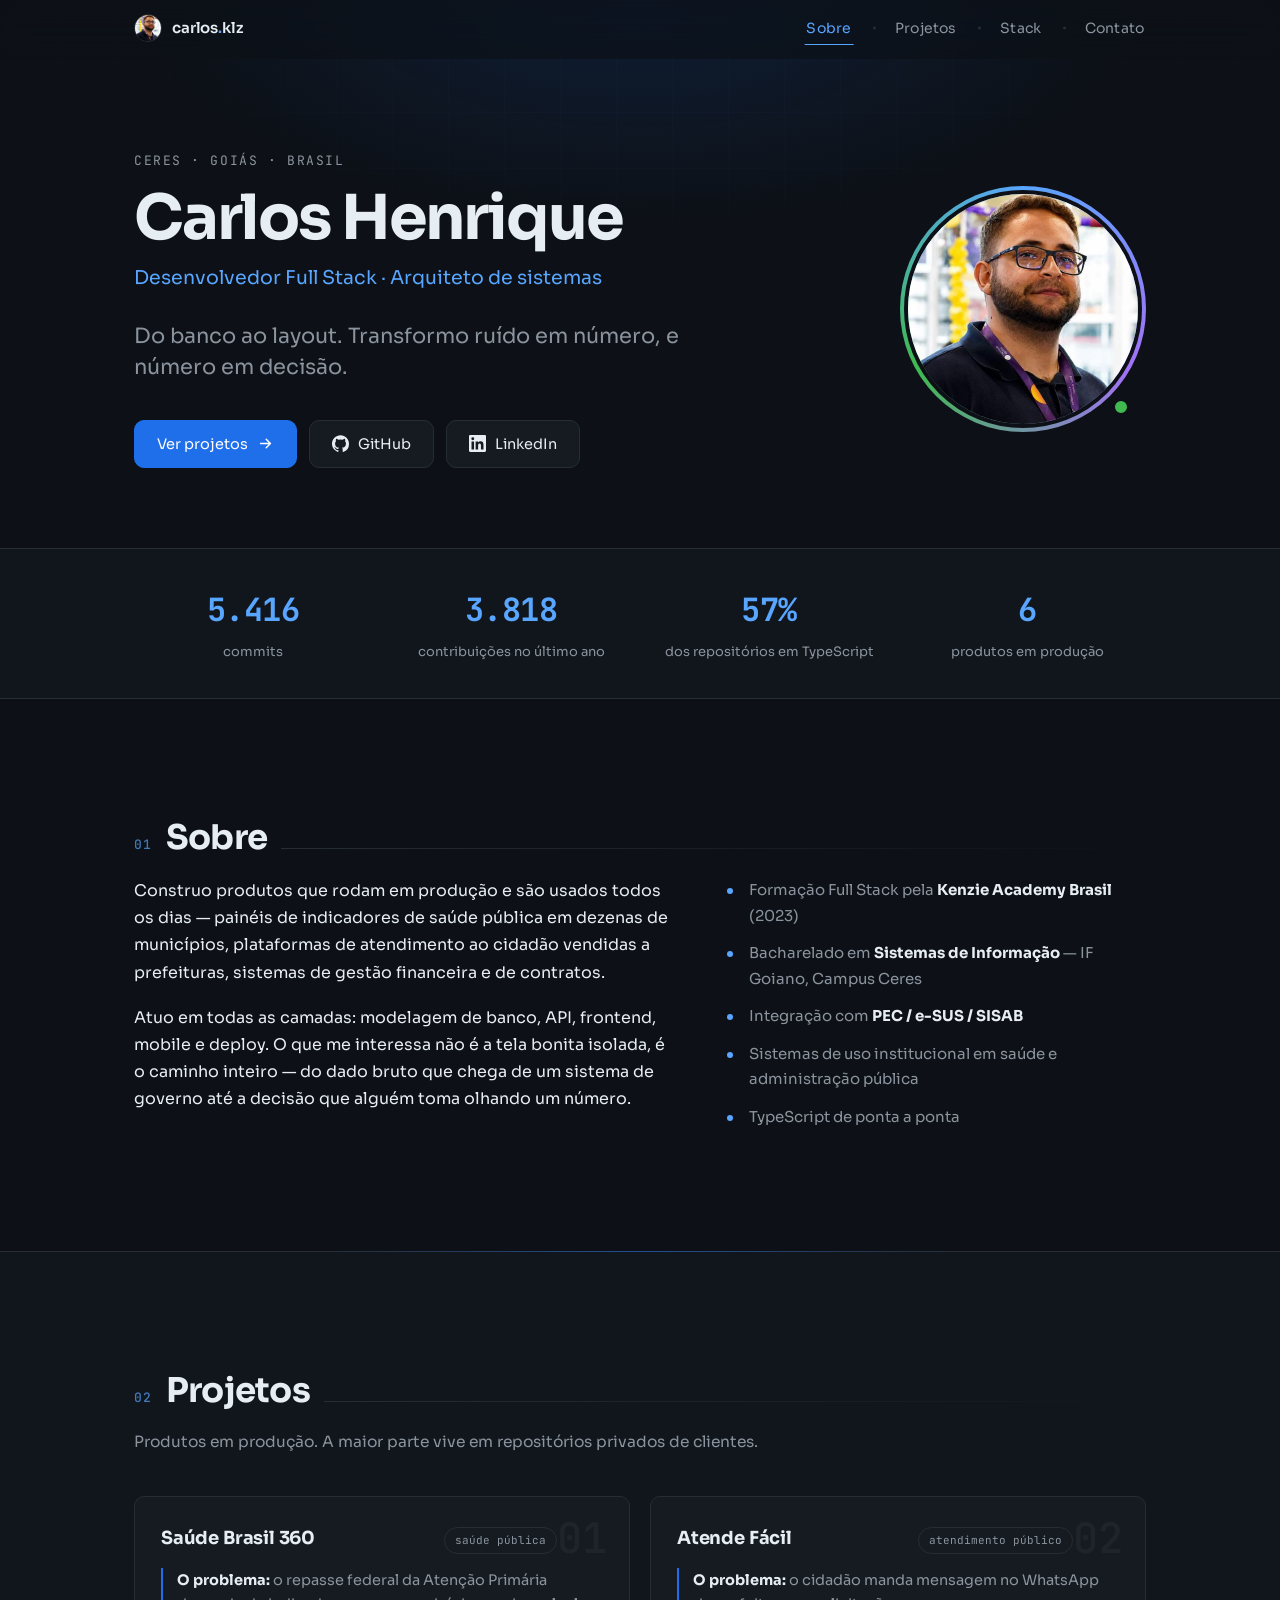
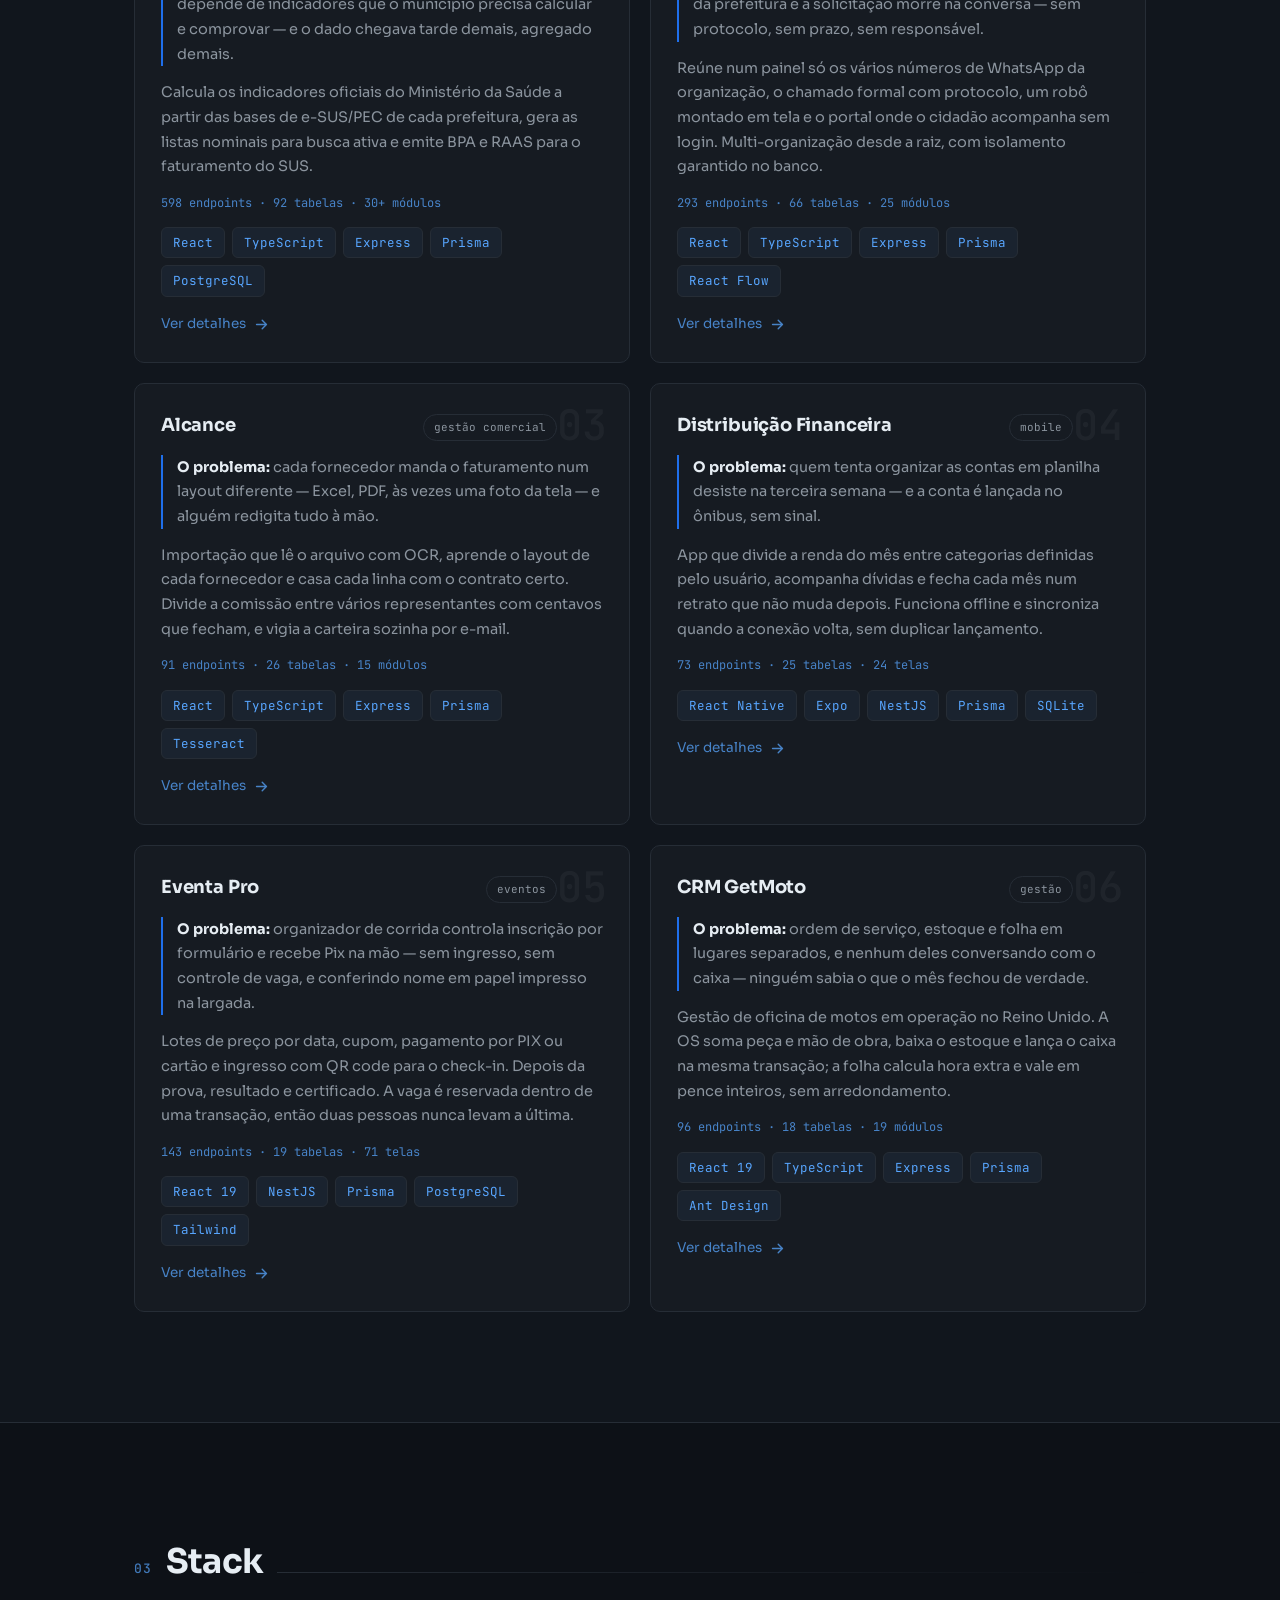
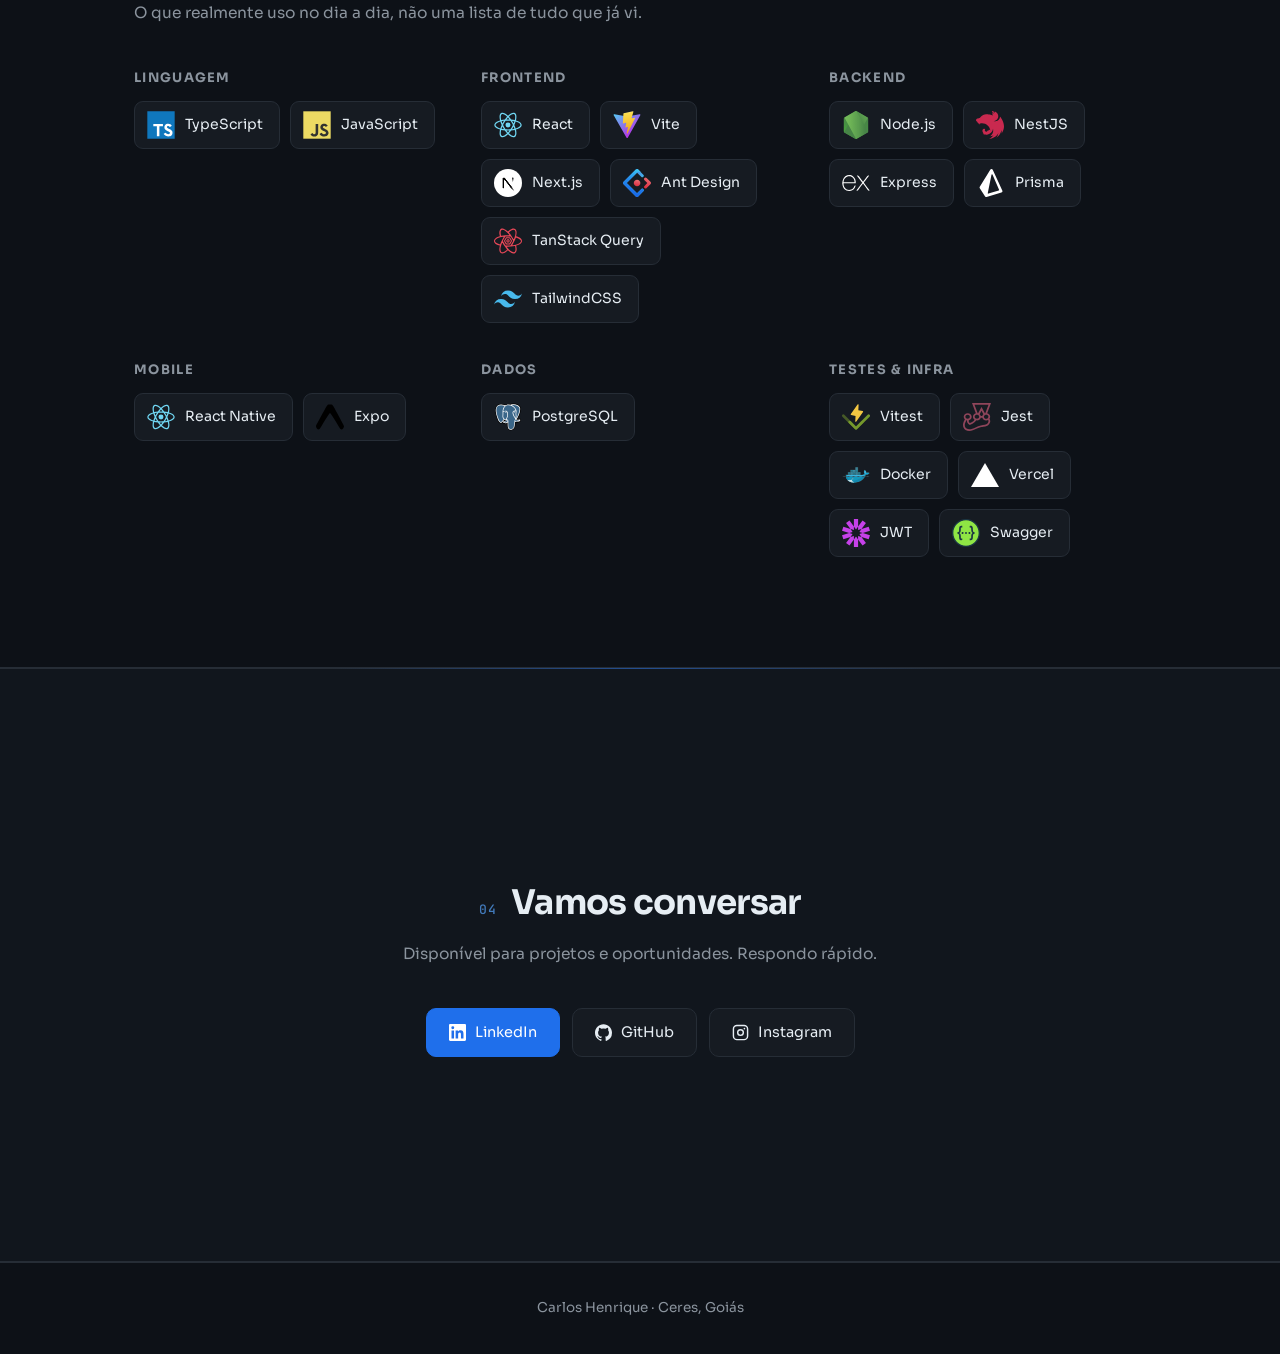
==== commit aad52516: "Eventa Pro: levantamento tecnico real Ultimo dos seis projetos a sair do texto generico.  - 18 modul" ====
--- a/index.html
+++ b/index.html
@@ -241,13 +241,16 @@
           </div>
           <p class="projeto-problema">
             <strong>O problema:</strong> organizador de corrida controla inscrição por formulário e
-            recebe por Pix na mão, sem emissão de ingresso.
-          </p>
-          <p>
-            Plataforma de eventos esportivos: inscrição de atletas, pagamento com taxa por
-            inscrição, emissão de ingresso e painel do organizador.
-          </p>
-          <ul class="stack"><li>NestJS 11</li><li>Prisma 7</li><li>PostgreSQL 16</li><li>Tailwind</li></ul>
+            recebe Pix na mão — sem ingresso, sem controle de vaga, e conferindo nome em papel
+            impresso na largada.
+          </p>
+          <p>
+            Lotes de preço por data, cupom, pagamento por PIX ou cartão e ingresso com QR code
+            para o check-in. Depois da prova, resultado e certificado. A vaga é reservada dentro
+            de uma transação, então duas pessoas nunca levam a última.
+          </p>
+          <p class="mini-numeros">143 endpoints · 19 tabelas · 71 telas</p>
+          <ul class="stack"><li>React 19</li><li>NestJS</li><li>Prisma</li><li>PostgreSQL</li><li>Tailwind</li></ul>
           <span class="projeto-link">Ver detalhes <svg class="ico"><use href="#i-seta"/></svg></span>
         </a>
 
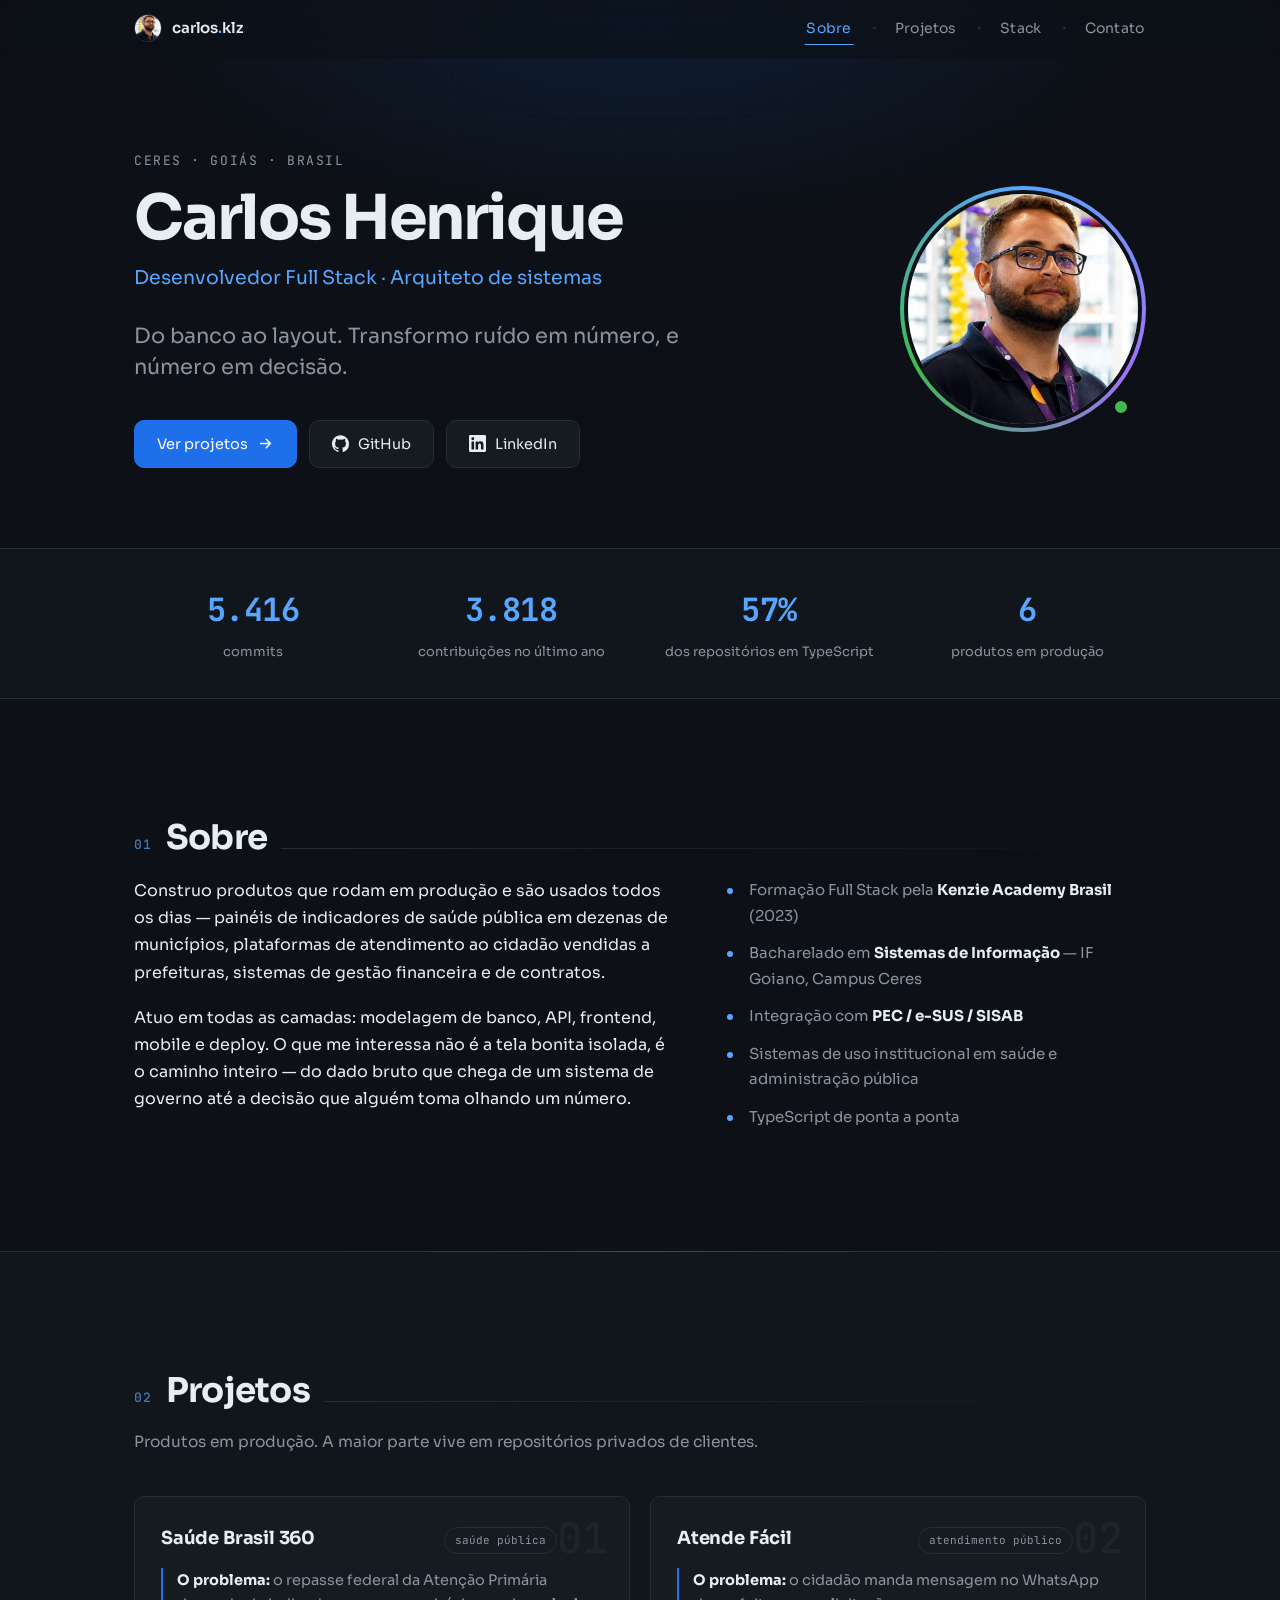
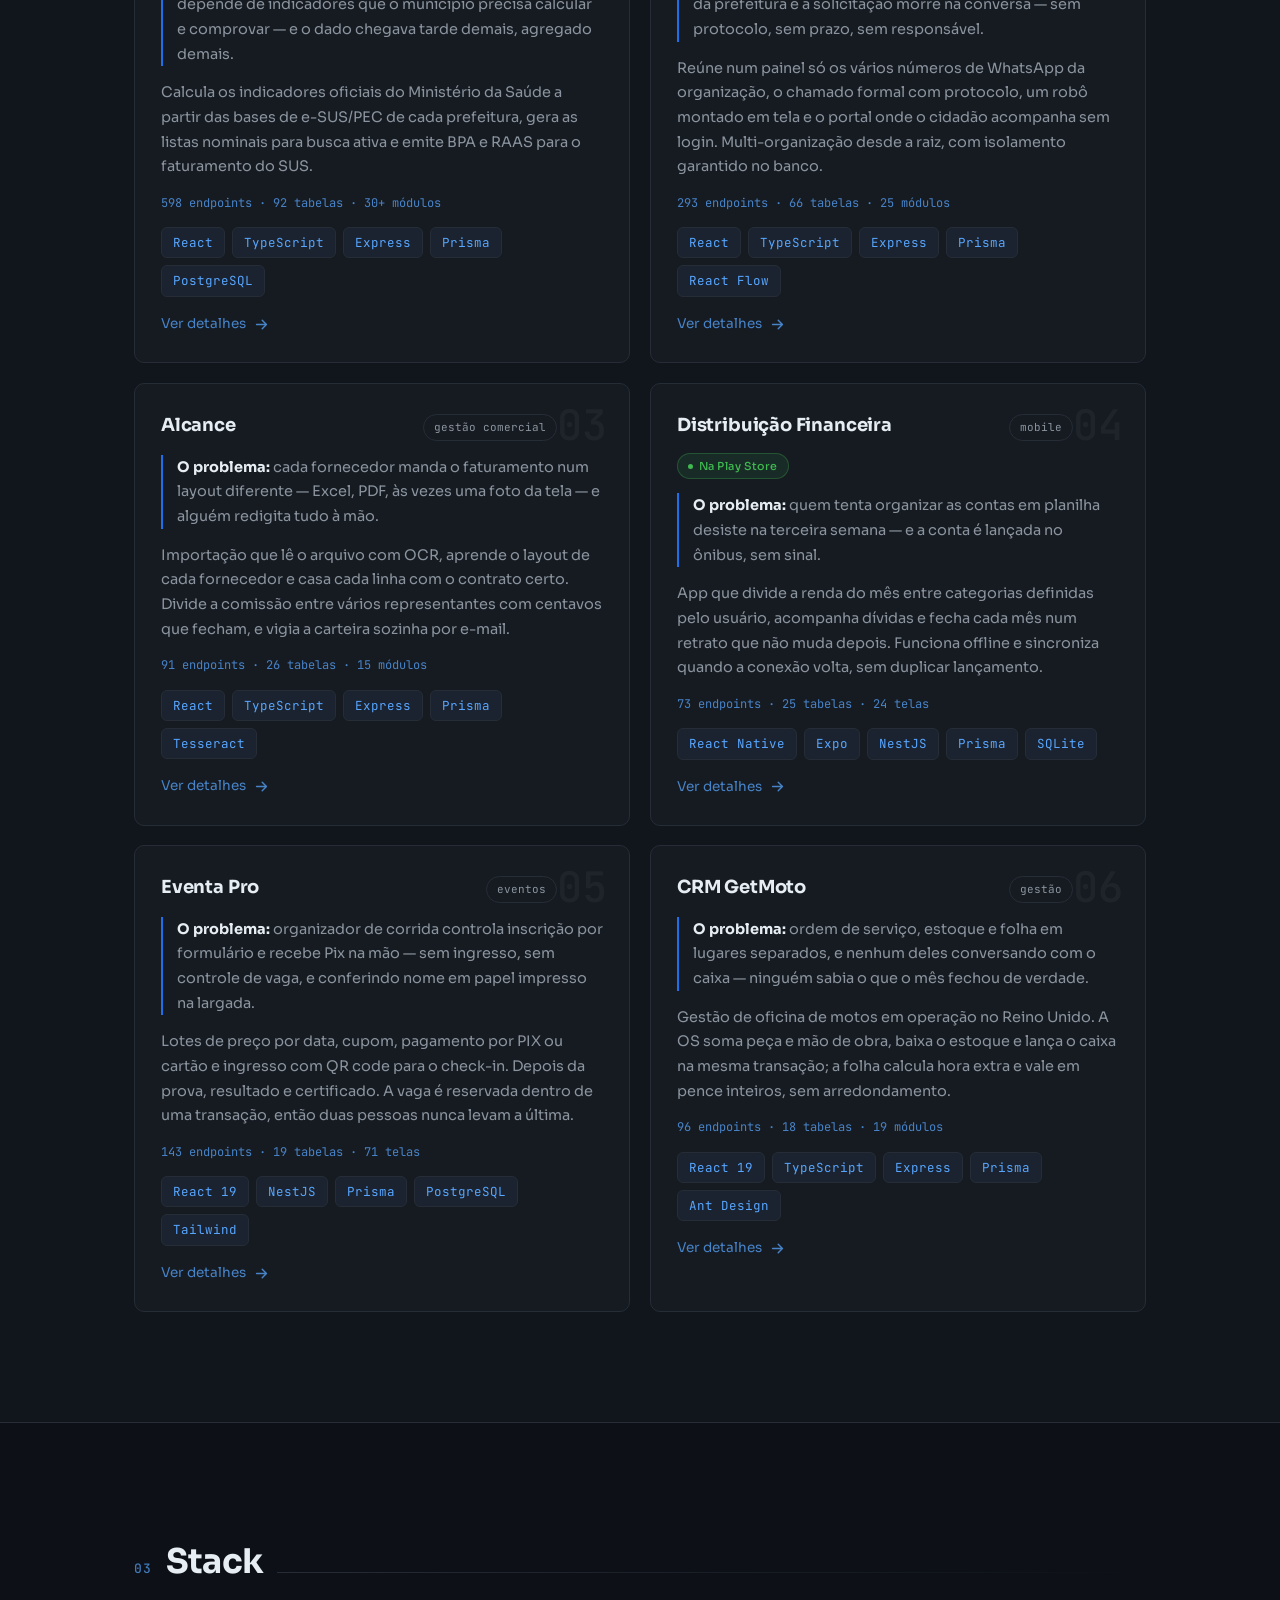
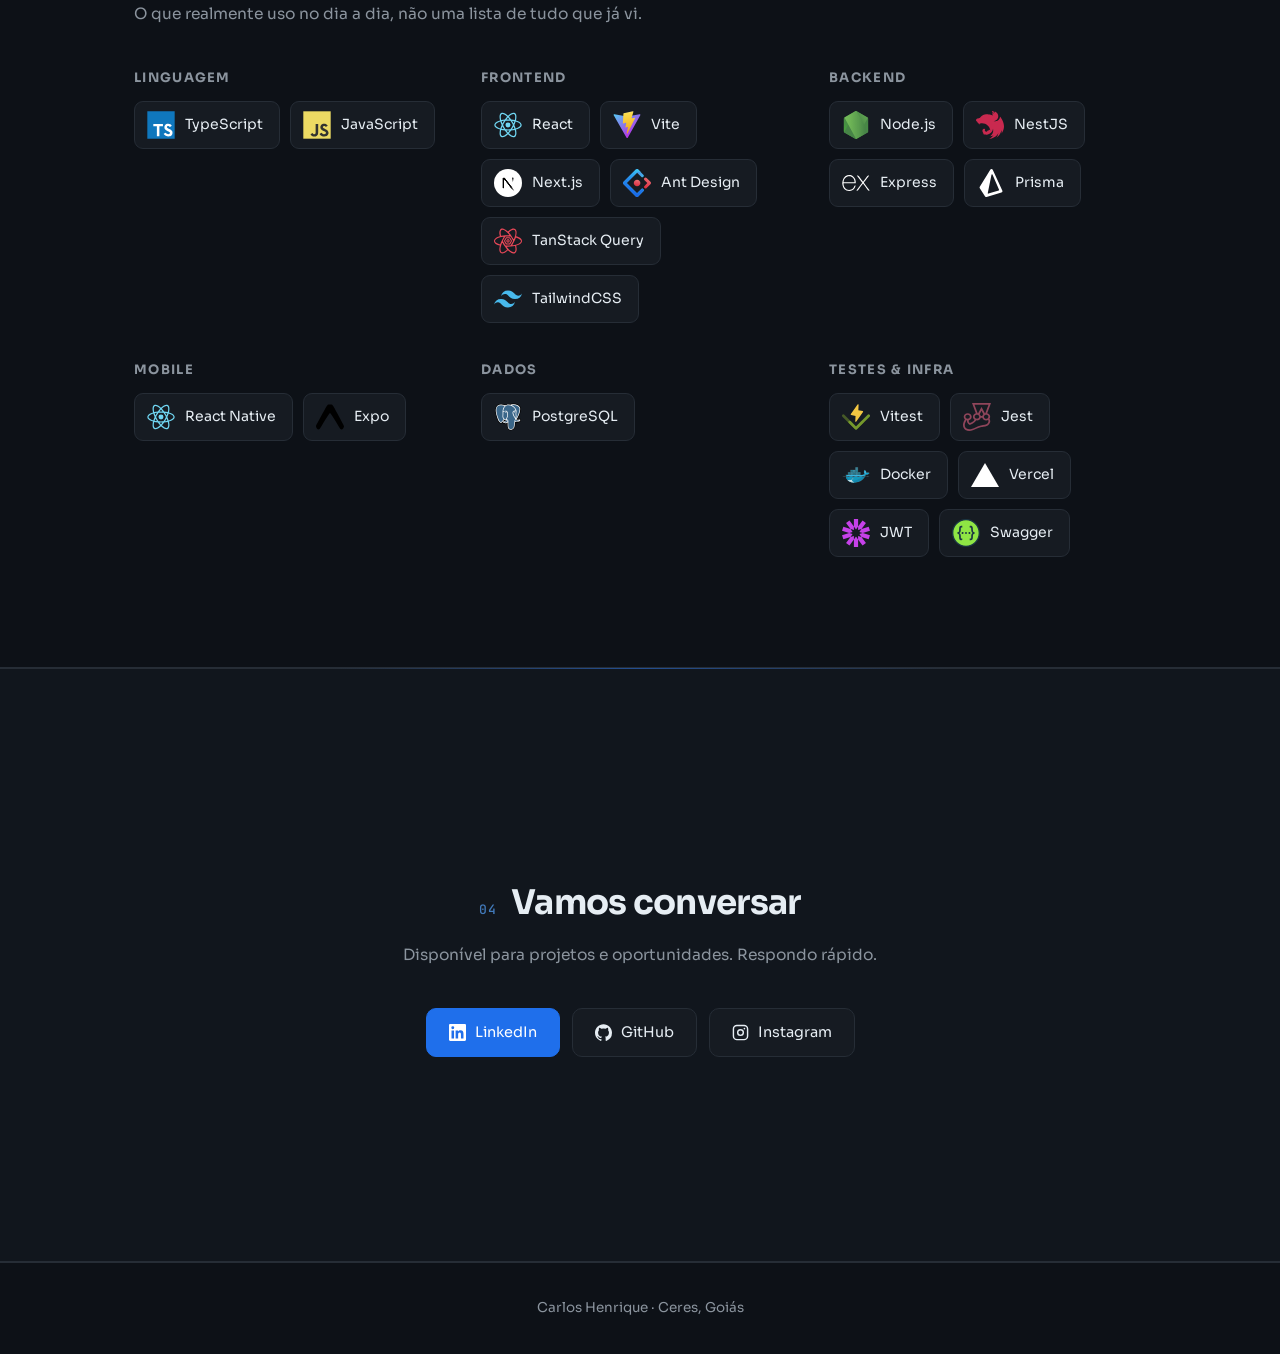
==== commit d766f775: "Distribuicao Financeira: prints do app e botao da Play Store - 5 telas do app: inicio, despesas, div" ====
--- a/index.html
+++ b/index.html
@@ -218,6 +218,7 @@
           <div class="projeto-topo">
             <h3>Distribuição Financeira</h3>
             <span class="etiqueta">mobile</span>
+            <span class="selo-loja">Na Play Store</span>
           </div>
           <p class="projeto-problema">
             <strong>O problema:</strong> quem tenta organizar as contas em planilha desiste na
--- a/style.css
+++ b/style.css
@@ -950,3 +950,32 @@
   opacity: .75;
   margin-bottom: 14px !important;
 }
+
+/* selo do card: marca o projeto que ja esta publicado em loja */
+.selo-loja {
+  display: inline-flex;
+  align-items: center;
+  gap: 6px;
+  padding: 3px 10px;
+  font-size: 11px;
+  font-weight: 500;
+  letter-spacing: .04em;
+  color: #3fb950;
+  background: rgba(63, 185, 80, .1);
+  border: 1px solid rgba(63, 185, 80, .3);
+  border-radius: 999px;
+  white-space: nowrap;
+}
+
+.selo-loja::before {
+  content: "";
+  width: 5px;
+  height: 5px;
+  border-radius: 50%;
+  background: #3fb950;
+}
+
+/* com o selo de loja o cabecalho do card passa a ter tres itens:
+   deixa quebrar em vez de espremer o titulo */
+.projeto-topo { flex-wrap: wrap; }
+.projeto-topo h3 { margin-right: auto; }
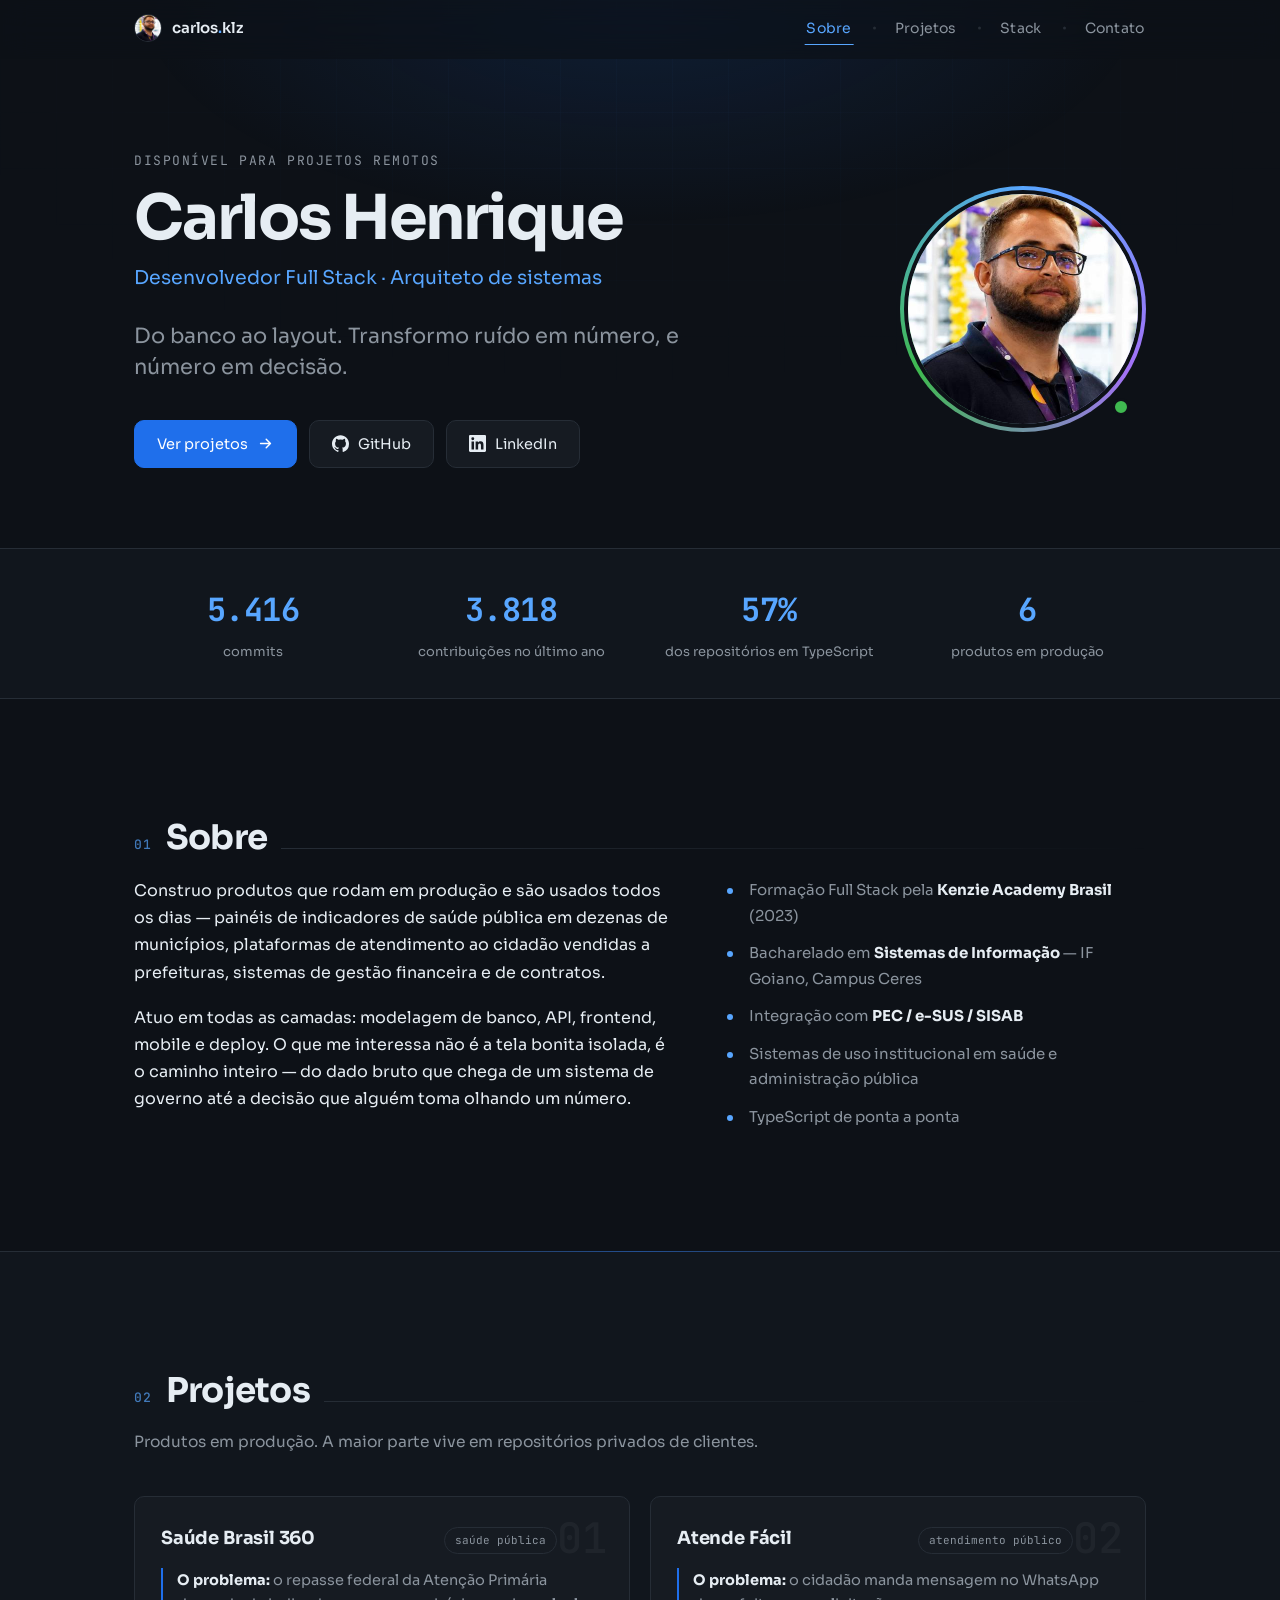
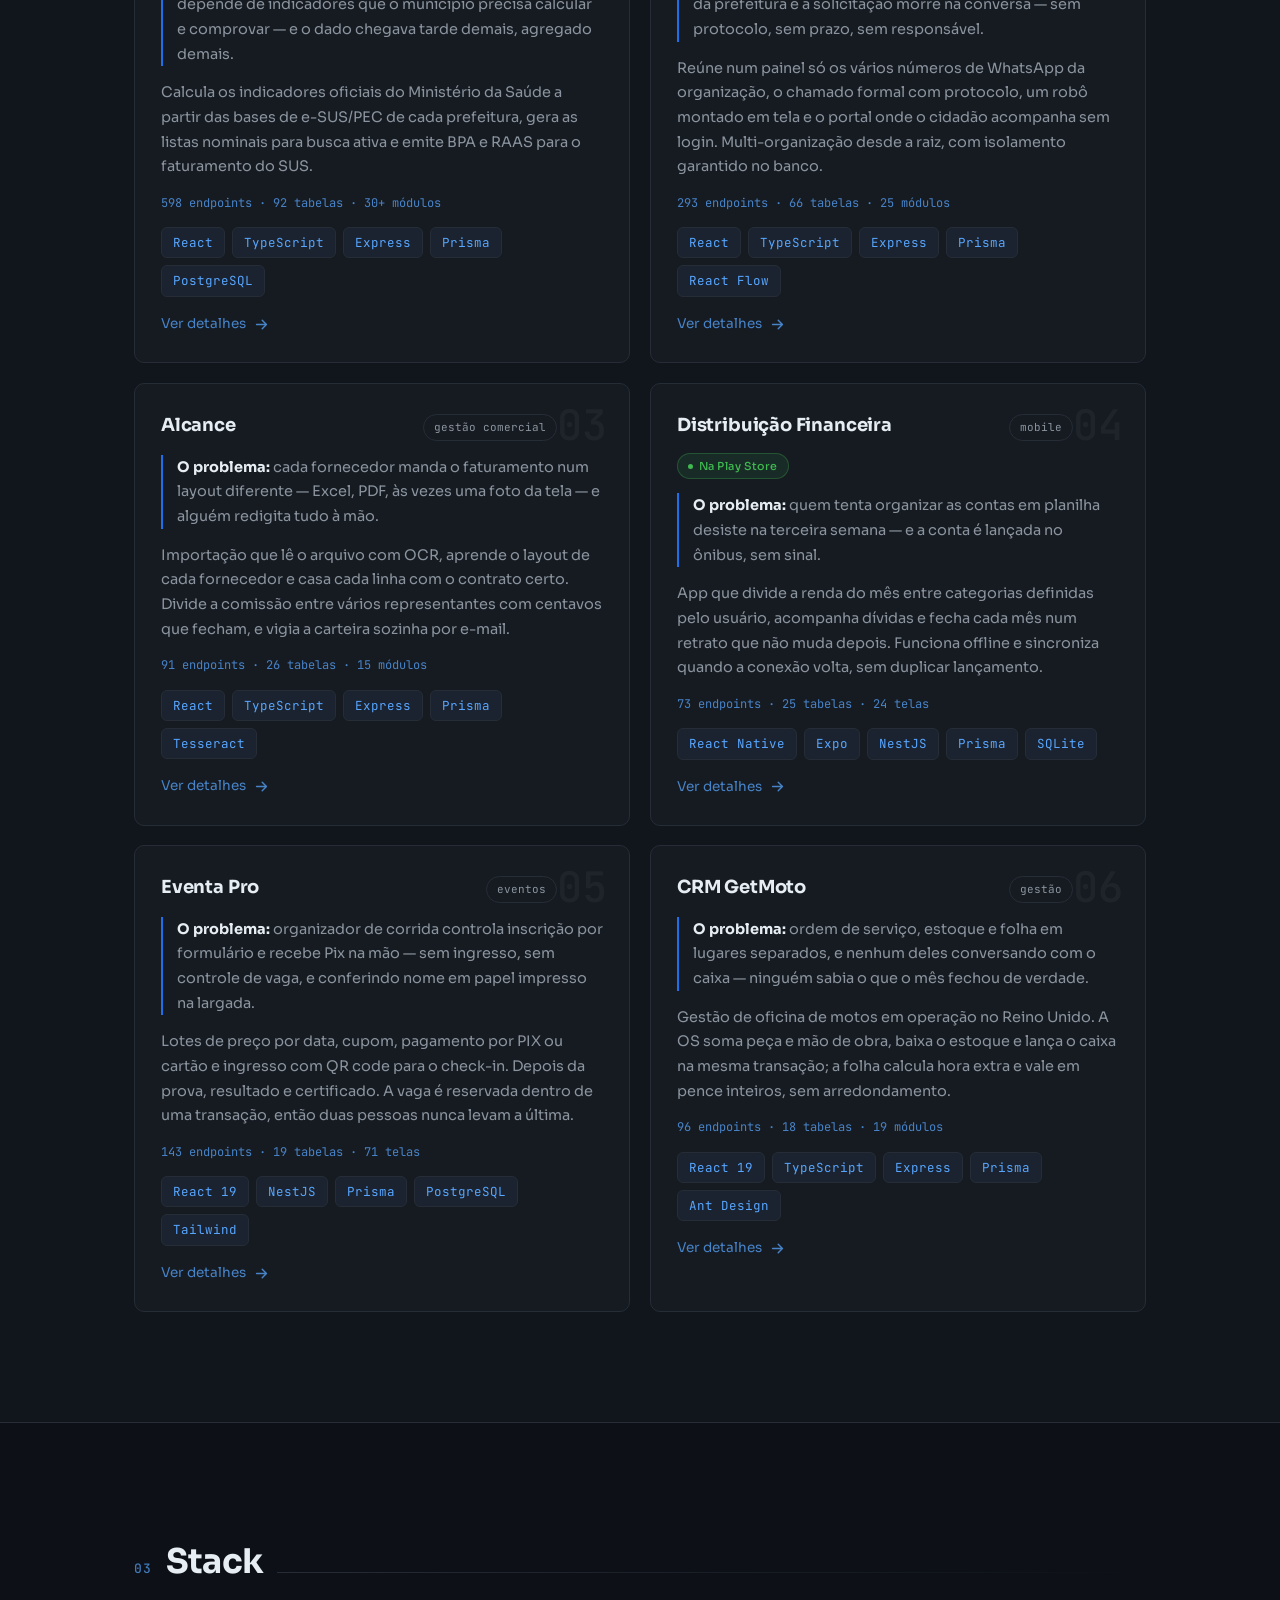
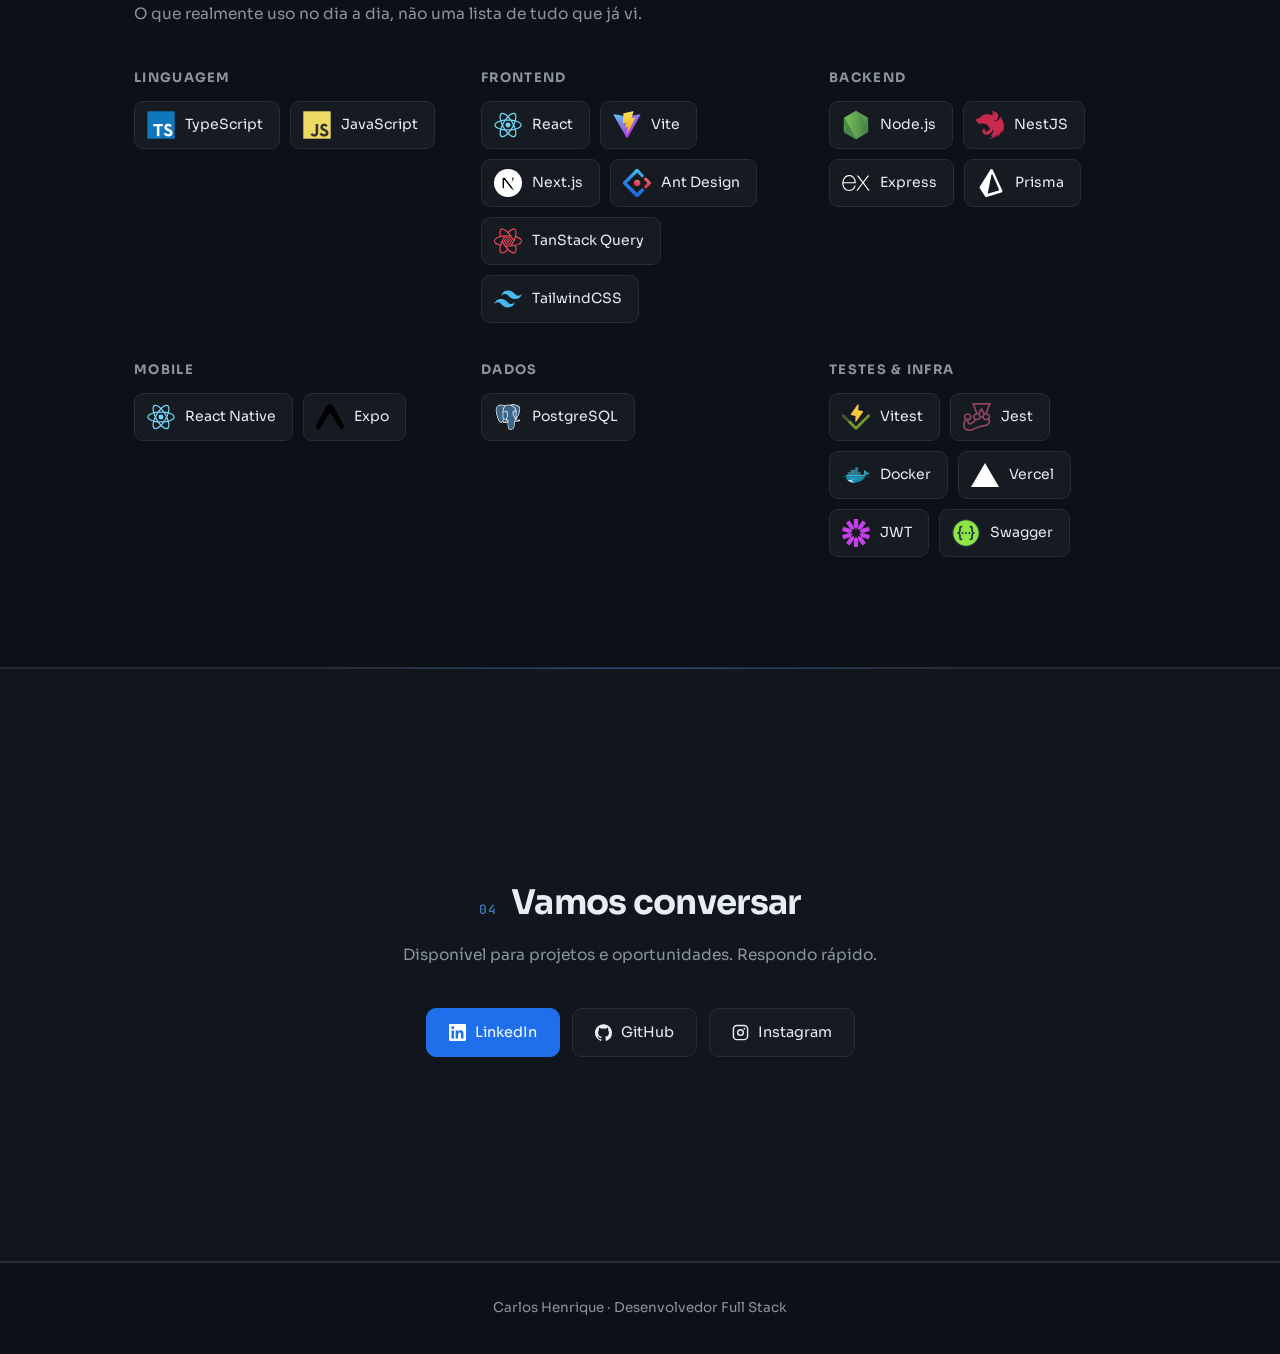
==== commit 15ddab58: "Remove a localizacao da pagina inicial - Linha acima do nome passa a ser "Disponivel para projetos r" ====
--- a/index.html
+++ b/index.html
@@ -54,7 +54,7 @@
   <div class="container hero-grid">
 
     <div class="hero-texto revelar">
-      <p class="hero-sup">Ceres · Goiás · Brasil</p>
+      <p class="hero-sup">Disponível para projetos remotos</p>
       <h1>Carlos Henrique</h1>
       <p class="hero-cargo">Desenvolvedor Full Stack · Arquiteto de sistemas</p>
       <p class="hero-frase">
@@ -432,7 +432,7 @@
 
 <footer>
   <div class="container">
-    <p>Carlos Henrique · Ceres, Goiás</p>
+    <p>Carlos Henrique · Desenvolvedor Full Stack</p>
   </div>
 </footer>
 
--- a/style.css
+++ b/style.css
@@ -979,3 +979,153 @@
    deixa quebrar em vez de espremer o titulo */
 .projeto-topo { flex-wrap: wrap; }
 .projeto-topo h3 { margin-right: auto; }
+
+
+/* =========================================================================
+   MOBILE — revisao completa
+   A versao anterior so encolhia o desktop. Aqui o celular ganha
+   proporcao, area de toque e ritmo proprios.
+   Ordem: base -> tablet (860) -> celular (620) -> celular pequeno (400)
+   ========================================================================= */
+
+/* ---------------------- base para toque ---------------------- */
+html {
+  -webkit-text-size-adjust: 100%;   /* iOS nao aumenta a fonte ao girar */
+  scroll-behavior: smooth;
+}
+
+body { overflow-x: hidden; }        /* nada empurra a pagina de lado */
+
+/* nenhuma imagem estoura a largura da tela */
+img, svg { max-width: 100%; }
+
+/* respeita o recorte da camera e a barra de gestos */
+.nav-interno { padding-left: max(24px, env(safe-area-inset-left));
+               padding-right: max(24px, env(safe-area-inset-right)); }
+
+/* toque nao pisca em cinza no Android */
+a, button { -webkit-tap-highlight-color: transparent; }
+
+
+/* =========================== TABLET =========================== */
+@media (max-width: 860px) {
+
+  /* a nav vira uma barra mais compacta, com os links centralizados */
+  .nav-interno { padding-top: 10px; padding-bottom: 10px; }
+
+  /* respiro entre secoes proporcional a tela, nao fixo */
+  .secao { padding: clamp(52px, 9vw, 78px) 0; }
+
+  /* o titulo de secao ocupa menos espaco vertical */
+  .secao h2 { margin-bottom: 10px; }
+}
+
+
+/* =========================== CELULAR =========================== */
+@media (max-width: 620px) {
+
+  /* ---- tipografia: escala fluida em vez de saltos ---- */
+  .hero h1        { font-size: clamp(34px, 11vw, 46px); line-height: 1.05; }
+  .hero-cargo     { font-size: clamp(14px, 4vw, 16px); }
+  .hero-frase     { font-size: clamp(15px, 4.4vw, 18px); }
+  .secao h2       { font-size: clamp(23px, 6.6vw, 30px); }
+  .secao-sub      { font-size: 14.5px; }
+
+  /* ---- hero ---- */
+  .hero { padding: 104px 0 44px; }
+  .foto-moldura { width: 140px; height: 140px; }
+  .ponto-status { right: 6px; bottom: 6px; width: 13px; height: 13px; }
+
+  /* botoes lado a lado em duas colunas: alvo grande sem virar lista */
+  .hero-acoes {
+    display: grid;
+    grid-template-columns: 1fr 1fr;
+    gap: 10px;
+  }
+  /* o primeiro botao (acao principal) ocupa a linha inteira */
+  .hero-acoes .btn-primario { grid-column: 1 / -1; }
+
+  .btn {
+    justify-content: center;
+    min-height: 46px;            /* area de toque confortavel */
+    padding: 12px 18px;
+    font-size: 14px;
+  }
+
+  /* ---- faixa de numeros ---- */
+  .numeros { gap: 1px; }
+  .numero strong { font-size: clamp(28px, 9vw, 38px); }
+  .numero span   { font-size: 11.5px; line-height: 1.35; }
+
+  /* ---- sobre ---- */
+  .sobre-grid { gap: 26px; }
+  .lista-marcada li { font-size: 14.5px; }
+
+  /* ---- cards de projeto ---- */
+  .projetos { gap: 14px; }
+  .projeto  { padding: 22px 20px; }
+  .projeto h3 { font-size: 19px; }
+  .projeto-num { font-size: 30px; top: 14px; right: 16px; opacity: .5; }
+  .projeto-problema, .projeto p { font-size: 14.5px; }
+  .mini-numeros { font-size: 12px; }
+
+  /* a lista de stack do card vira rolagem horizontal em vez de quebrar
+     em quatro linhas e esticar o card */
+  .projeto > ul.stack {
+    flex-wrap: nowrap;
+    overflow-x: auto;
+    scrollbar-width: none;
+    -webkit-overflow-scrolling: touch;
+    padding-bottom: 2px;
+  }
+  .projeto > ul.stack::-webkit-scrollbar { display: none; }
+  .projeto > ul.stack li { white-space: nowrap; flex-shrink: 0; }
+
+  /* ---- stack ---- */
+  ul.stack-icones { gap: 8px; }
+  ul.stack-icones li { padding: 8px 13px 8px 10px; font-size: 13px; gap: 8px; }
+  ul.stack-icones img { width: 22px; height: 22px; }
+  .stack-bloco h3 { font-size: 12px; }
+
+  /* ---- contato ---- */
+  #contato .hero-acoes { grid-template-columns: 1fr; }
+  #contato .btn { min-height: 50px; }
+}
+
+
+/* ====================== CELULAR PEQUENO ====================== */
+@media (max-width: 400px) {
+  .container { padding: 0 16px; }
+
+  .numero  { padding: 16px 10px; }
+  .numero strong { font-size: 30px; }
+
+  .hero-acoes { grid-template-columns: 1fr; }
+  .projeto-num { display: none; }   /* libera a largura do titulo */
+  .nav-links { gap: 16px; }
+  .nav-links a { font-size: 12.5px; }
+}
+
+
+/* ---- telefone deitado: nao desperdicar altura ---- */
+@media (max-height: 460px) and (orientation: landscape) {
+  .hero { padding: 92px 0 36px; }
+  .foto-moldura { width: 120px; height: 120px; }
+  .secao { padding: 44px 0; }
+}
+
+/* alvo de toque dos links da nav: 32px era pequeno demais para o dedo */
+@media (max-width: 620px) {
+  .nav-links a {
+    display: flex;
+    align-items: center;
+    min-height: 44px;
+  }
+  .nav-marca { min-height: 44px; display: inline-flex; align-items: center; }
+}
+
+
+/* so em tela muito estreita vale uma coluna de numero por linha */
+@media (max-width: 330px) {
+  .numeros { grid-template-columns: 1fr; }
+}
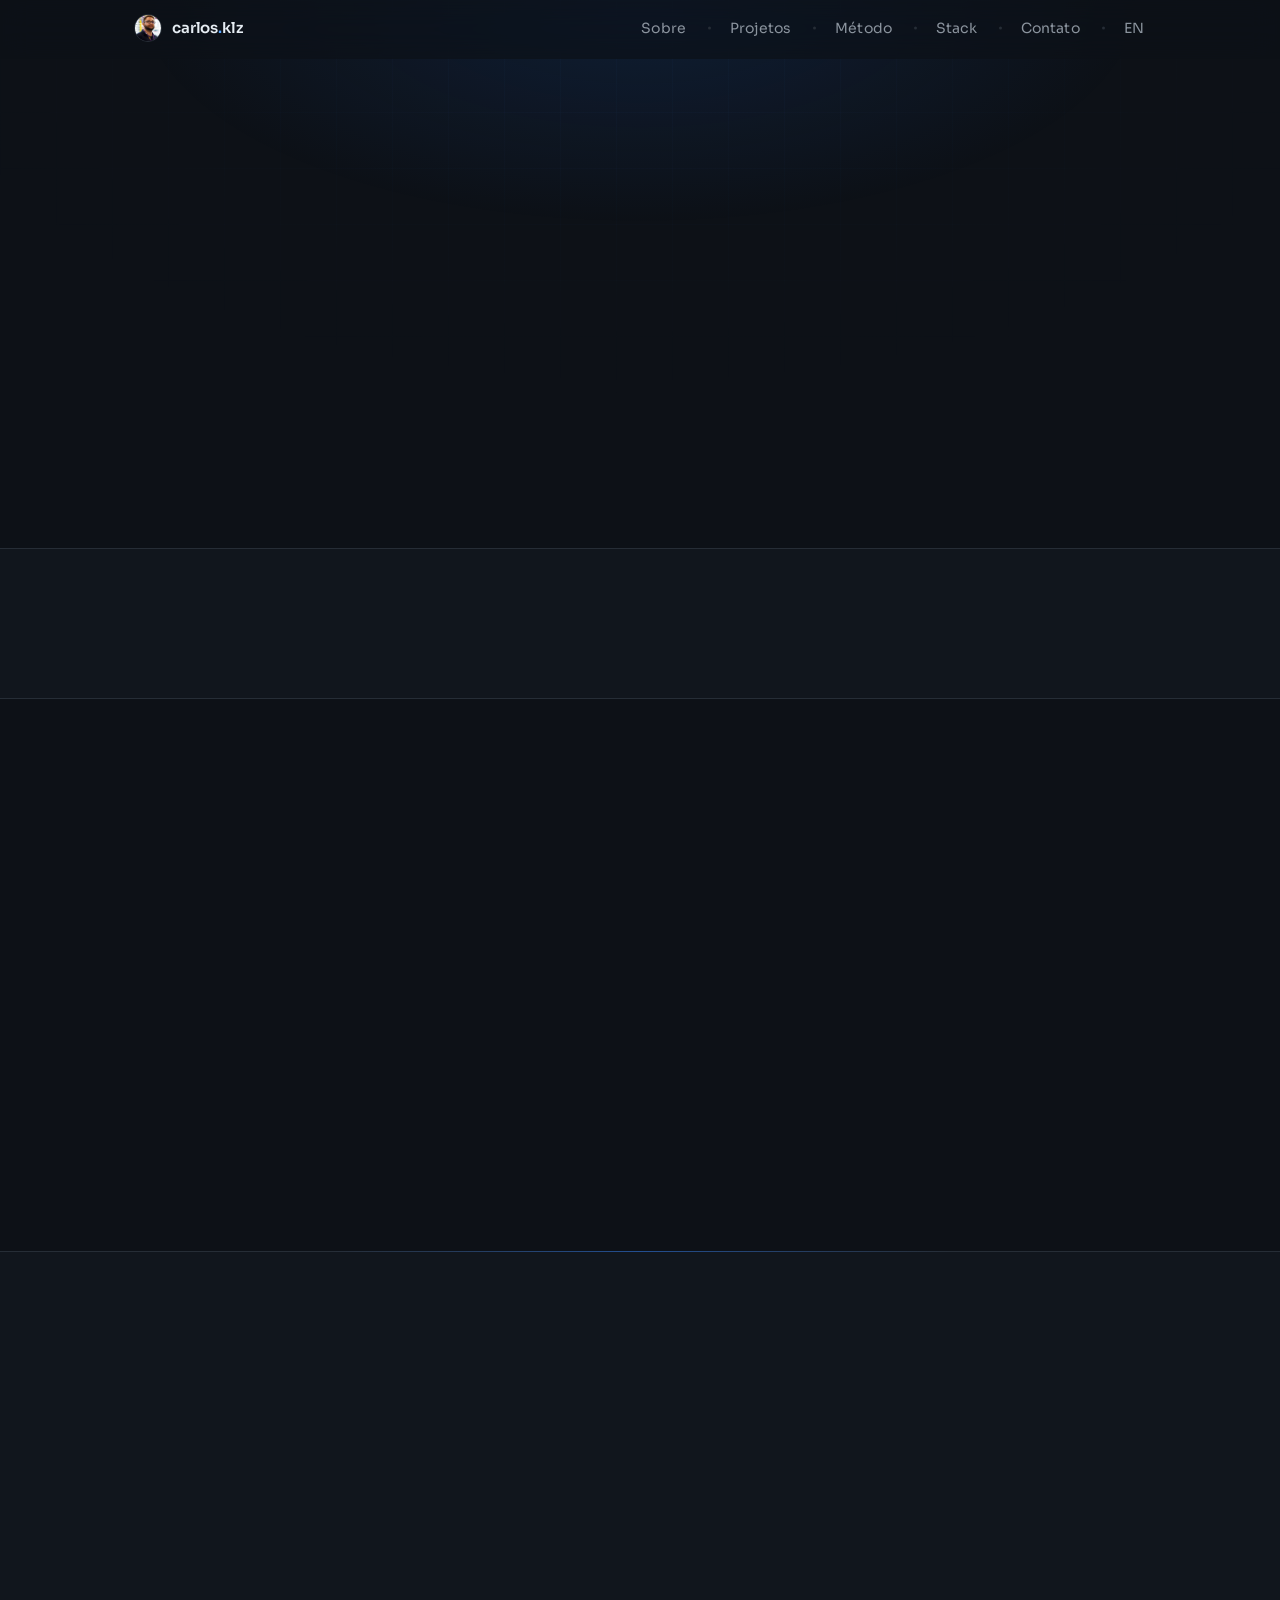
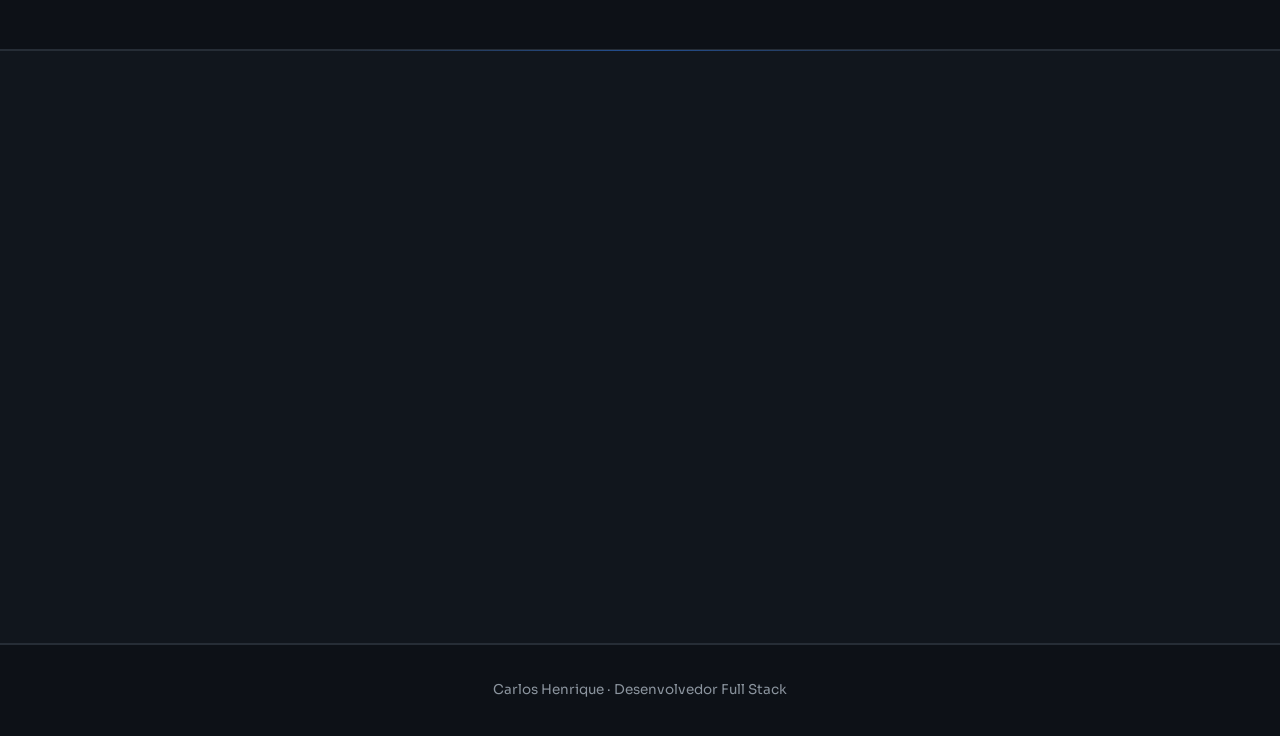
==== commit 9f18e4cc: "Open Graph, versao em ingles, secao de metodo e SEO Compartilhamento - Open Graph e Twitter Card em " ====
--- a/index.html
+++ b/index.html
@@ -5,11 +5,143 @@
 <meta name="viewport" content="width=device-width, initial-scale=1">
 <title>Carlos Henrique — Desenvolvedor Full Stack</title>
 <meta name="description" content="Desenvolvedor Full Stack e arquiteto de sistemas. Painéis de saúde pública, plataformas de atendimento ao cidadão e sistemas de gestão em produção.">
+<link rel="canonical" href="https://kralluz.github.io/">
+<link rel="alternate" hreflang="pt-BR" href="https://kralluz.github.io/">
+<link rel="alternate" hreflang="en" href="https://kralluz.github.io/en/">
+<link rel="alternate" hreflang="x-default" href="https://kralluz.github.io/">
+<meta name="robots" content="index, follow, max-image-preview:large, max-snippet:-1">
+<meta name="author" content="Carlos Henrique">
+<meta name="keywords" content="desenvolvedor full stack, TypeScript, React, NestJS, Prisma, PostgreSQL, React Native, govtech, saúde pública, e-SUS, multi-tenant, Brasil">
+
+<!-- compartilhamento: WhatsApp, LinkedIn, Slack, Telegram, X -->
+<meta property="og:type" content="profile">
+<meta property="og:site_name" content="Carlos Henrique">
+<meta property="og:locale" content="pt_BR">
+<meta property="og:locale:alternate" content="en_US">
+<meta property="og:title" content="Carlos Henrique — Desenvolvedor Full Stack">
+<meta property="og:description" content="Desenvolvedor Full Stack e arquiteto de sistemas. Painéis de saúde pública, plataformas de atendimento ao cidadão e sistemas de gestão em produção.">
+<meta property="og:url" content="https://kralluz.github.io/">
+<meta property="og:image" content="https://kralluz.github.io/assets/og.png">
+<meta property="og:image:width" content="1200">
+<meta property="og:image:height" content="630">
+<meta property="og:image:alt" content="Carlos Henrique — Desenvolvedor Full Stack">
+<meta name="twitter:card" content="summary_large_image">
+<meta name="twitter:title" content="Carlos Henrique — Desenvolvedor Full Stack">
+<meta name="twitter:description" content="Desenvolvedor Full Stack e arquiteto de sistemas. Painéis de saúde pública, plataformas de atendimento ao cidadão e sistemas de gestão em produção.">
+<meta name="twitter:image" content="https://kralluz.github.io/assets/og.png">
+
 <link rel="icon" href="assets/perfil.jpg">
 <link rel="preconnect" href="https://fonts.googleapis.com">
 <link rel="preconnect" href="https://fonts.gstatic.com" crossorigin>
 <link href="https://fonts.googleapis.com/css2?family=Sora:wght@400;600;700&family=JetBrains+Mono:wght@400;500&display=swap" rel="stylesheet">
 <link rel="stylesheet" href="style.css">
+
+<script type="application/ld+json">
+{
+  "@context": "https://schema.org",
+  "@graph": [
+    {
+      "@type": "Person",
+      "@id": "https://kralluz.github.io/#carlos",
+      "name": "Carlos Henrique",
+      "alternateName": "kralluz",
+      "jobTitle": "Desenvolvedor Full Stack",
+      "description": "Desenvolvedor full stack e arquiteto de sistemas. Constrói painéis de indicadores de saúde pública, plataformas de atendimento ao cidadão para prefeituras e sistemas de gestão financeira em produção.",
+      "url": "https://kralluz.github.io",
+      "image": "https://kralluz.github.io/assets/perfil.jpg",
+      "sameAs": [
+        "https://github.com/kralluz",
+        "https://www.linkedin.com/in/carlosklz/",
+        "https://www.instagram.com/klz.carlos/"
+      ],
+      "knowsLanguage": ["pt-BR", "en"],
+      "knowsAbout": [
+        "TypeScript", "React", "React Native", "Node.js", "NestJS", "Express",
+        "Prisma", "PostgreSQL", "Expo", "Docker", "arquitetura multi-tenant",
+        "sistemas financeiros", "saúde pública digital", "e-SUS APS", "govtech"
+      ],
+      "alumniOf": [
+        { "@type": "EducationalOrganization", "name": "Kenzie Academy Brasil" },
+        { "@type": "EducationalOrganization", "name": "Instituto Federal Goiano" }
+      ]
+    },
+    {
+      "@type": "WebSite",
+      "@id": "https://kralluz.github.io/#site",
+      "url": "https://kralluz.github.io",
+      "name": "Carlos Henrique — Portfólio",
+      "description": "Desenvolvedor Full Stack e arquiteto de sistemas. Painéis de saúde pública, plataformas de atendimento ao cidadão e sistemas de gestão em produção.",
+      "inLanguage": "pt-BR",
+      "author": { "@id": "https://kralluz.github.io/#carlos" }
+    },
+    {
+      "@type": "ProfilePage",
+      "@id": "https://kralluz.github.io/#pagina",
+      "url": "https://kralluz.github.io",
+      "name": "Carlos Henrique — Desenvolvedor Full Stack",
+      "inLanguage": "pt-BR",
+      "isPartOf": { "@id": "https://kralluz.github.io/#site" },
+      "about": { "@id": "https://kralluz.github.io/#carlos" },
+      "hasPart": [
+        {
+          "@type": "SoftwareApplication",
+          "name": "Saúde Brasil 360",
+          "url": "https://kralluz.github.io/projetos/saude-brasil-360.html",
+          "description": "Cálculo e comprovação dos indicadores de Atenção Primária exigidos pelo Ministério da Saúde, a partir das bases de e-SUS/PEC de cada prefeitura.",
+          "applicationCategory": "BusinessApplication",
+          "operatingSystem": "Web",
+          "author": { "@id": "https://kralluz.github.io/#carlos" }
+        },
+        {
+          "@type": "SoftwareApplication",
+          "name": "Atende Fácil",
+          "url": "https://kralluz.github.io/projetos/atende-facil.html",
+          "description": "Plataforma de atendimento ao cidadão para prefeituras: WhatsApp multicanal, chamado com protocolo, Kanban e robô de atendimento visual.",
+          "applicationCategory": "BusinessApplication",
+          "operatingSystem": "Web",
+          "author": { "@id": "https://kralluz.github.io/#carlos" }
+        },
+        {
+          "@type": "SoftwareApplication",
+          "name": "Alcance",
+          "url": "https://kralluz.github.io/projetos/alcance.html",
+          "description": "Gestão de contratos e comissionamento para administradora de benefícios, com importação de faturamento por OCR.",
+          "applicationCategory": "BusinessApplication",
+          "operatingSystem": "Web",
+          "author": { "@id": "https://kralluz.github.io/#carlos" }
+        },
+        {
+          "@type": "SoftwareApplication",
+          "name": "Distribuição Financeira",
+          "url": "https://kralluz.github.io/projetos/distribuicao-financeira.html",
+          "description": "Aplicativo Android de organização financeira pessoal, offline-first, publicado na Google Play.",
+          "applicationCategory": "BusinessApplication",
+          "operatingSystem": "Web",
+          "author": { "@id": "https://kralluz.github.io/#carlos" }
+        },
+        {
+          "@type": "SoftwareApplication",
+          "name": "Eventa Pro",
+          "url": "https://kralluz.github.io/projetos/eventa-pro.html",
+          "description": "Plataforma de inscrição em corridas de rua com lotes de preço, pagamento, ingresso com QR code e repasse ao organizador.",
+          "applicationCategory": "BusinessApplication",
+          "operatingSystem": "Web",
+          "author": { "@id": "https://kralluz.github.io/#carlos" }
+        },
+        {
+          "@type": "SoftwareApplication",
+          "name": "CRM GetMoto",
+          "url": "https://kralluz.github.io/projetos/crm-getmoto.html",
+          "description": "Gestão de oficina de motos no Reino Unido: ordem de serviço, estoque, caixa e folha de pagamento.",
+          "applicationCategory": "BusinessApplication",
+          "operatingSystem": "Web",
+          "author": { "@id": "https://kralluz.github.io/#carlos" }
+        }
+      ]
+    }
+  ]
+}
+</script>
 </head>
 <body>
 
@@ -23,8 +155,10 @@
     <ul class="nav-links">
       <li><a href="#sobre">Sobre</a></li>
       <li><a href="#projetos">Projetos</a></li>
+      <li><a href="#metodo">Método</a></li>
       <li><a href="#stack">Stack</a></li>
       <li><a href="#contato">Contato</a></li>
+      <li><a class="troca-idioma" href="en/" hreflang="en">EN</a></li>
     </ul>
   </div>
   <div class="nav-progresso" id="progresso"></div>
@@ -280,10 +414,81 @@
   </section>
 
 
+  <!-- ==================== COMO EU TRABALHO ==================== -->
+  <section class="secao" id="metodo">
+    <div class="container">
+      <h2 class="revelar"><span class="num-secao">03</span>Como eu trabalho</h2>
+      <p class="secao-sub revelar">
+        Quatro decisões que nenhum cliente pediu e que eu repeti em projetos que não se conhecem.
+      </p>
+
+      <div class="metodo">
+
+        <article class="principio revelar">
+          <span class="principio-num">01</span>
+          <h3>Dinheiro nunca é número quebrado</h3>
+          <p>
+            Ponto flutuante erra centavo, e centavo errado em folha de pagamento é problema
+            trabalhista. Guardo valor como <strong>inteiro</strong> e percentual como
+            <strong>ponto-base</strong>, do banco até a tela.
+          </p>
+          <p class="principio-onde">
+            Centavos no Distribuição Financeira e no Eventa Pro · pence em BigInt no GetMoto ·
+            ponto-base no Alcance
+          </p>
+        </article>
+
+        <article class="principio revelar" data-atraso="80">
+          <span class="principio-num">02</span>
+          <h3>O passado não se reescreve</h3>
+          <p>
+            Mudar uma regra hoje não pode alterar o que já fechou. O resultado do período é
+            <strong>congelado num retrato imutável</strong>, e cancelar cria um lançamento
+            contrário em vez de apagar o original.
+          </p>
+          <p class="principio-onde">
+            Snapshot por competência no Saúde Brasil 360 e no Distribuição Financeira ·
+            estorno por lançamento reverso no GetMoto · taxa congelada no Eventa Pro
+          </p>
+        </article>
+
+        <article class="principio revelar" data-atraso="160">
+          <span class="principio-num">03</span>
+          <h3>O servidor não confia no cliente</h3>
+          <p>
+            Valor que chega de fora é entrada, não verdade. Totais são
+            <strong>recalculados no servidor</strong> na hora de gravar, e o escopo de quem pode
+            ver o quê é resolvido pelo usuário autenticado — nunca por um parâmetro da requisição.
+          </p>
+          <p class="principio-onde">
+            Recálculo na confirmação de importação no Alcance · escopo de tenant em middleware no
+            Atende Fácil · preço refeito no checkout do Eventa Pro
+          </p>
+        </article>
+
+        <article class="principio revelar" data-atraso="240">
+          <span class="principio-num">04</span>
+          <h3>A regra que não pode falhar mora no banco</h3>
+          <p>
+            Sob concorrência real, checagem na aplicação perde. Uma vaga, um chamado aberto por
+            conversa, uma execução viva de robô: garantia de verdade é
+            <strong>transação, índice único parcial e trigger</strong>.
+          </p>
+          <p class="principio-onde">
+            Índices parciais escritos à mão no Atende Fácil · reserva de vaga em transação no
+            Eventa Pro · histórico append-only por trigger
+          </p>
+        </article>
+
+      </div>
+    </div>
+  </section>
+
+
   <!-- ==================== STACK ==================== -->
   <section class="secao" id="stack">
     <div class="container">
-      <h2 class="revelar"><span class="num-secao">03</span>Stack</h2>
+      <h2 class="revelar"><span class="num-secao">04</span>Stack</h2>
       <p class="secao-sub revelar">O que realmente uso no dia a dia, não uma lista de tudo que já vi.</p>
 
       <div class="stack-grid">
@@ -409,7 +614,7 @@
   <!-- ==================== CONTATO ==================== -->
   <section class="secao secao-alt" id="contato">
     <div class="container centro">
-      <h2 class="revelar"><span class="num-secao">04</span>Vamos conversar</h2>
+      <h2 class="revelar"><span class="num-secao">05</span>Vamos conversar</h2>
       <p class="secao-sub revelar">Disponível para projetos e oportunidades. Respondo rápido.</p>
       <div class="hero-acoes centralizado revelar" data-atraso="100">
         <a class="btn btn-primario" href="https://www.linkedin.com/in/carlosklz/" target="_blank" rel="noopener">
--- a/style.css
+++ b/style.css
@@ -1129,3 +1129,90 @@
 @media (max-width: 330px) {
   .numeros { grid-template-columns: 1fr; }
 }
+
+
+/* =========================================================================
+   COMO EU TRABALHO — principios que se repetem entre projetos
+   ========================================================================= */
+.metodo {
+  display: grid;
+  grid-template-columns: repeat(auto-fit, minmax(330px, 1fr));
+  gap: 18px;
+  margin-top: 34px;
+}
+
+.principio {
+  position: relative;
+  padding: 28px 26px 24px;
+  background: var(--cartao);
+  border: 1px solid var(--borda);
+  border-radius: var(--raio);
+  overflow: hidden;
+  transition: border-color .25s, transform .25s;
+}
+
+/* fio de luz no topo, cresce da esquerda ao passar o mouse */
+.principio::before {
+  content: "";
+  position: absolute;
+  top: 0; left: 0;
+  height: 2px;
+  width: 0;
+  background: linear-gradient(90deg, var(--destaque), transparent);
+  transition: width .45s cubic-bezier(.22,.61,.36,1);
+}
+
+.principio:hover { border-color: var(--destaque-esc); transform: translateY(-3px); }
+.principio:hover::before { width: 100%; }
+
+.principio-num {
+  position: absolute;
+  top: 18px;
+  right: 20px;
+  font-family: var(--fonte-mono);
+  font-size: 30px;
+  font-weight: 500;
+  color: var(--borda);
+  line-height: 1;
+  pointer-events: none;
+}
+
+.principio h3 {
+  margin: 0 0 12px;
+  padding-right: 46px;
+  font-size: 18px;
+  letter-spacing: -.01em;
+}
+
+.principio p {
+  margin: 0 0 12px;
+  font-size: 15px;
+  color: var(--texto-fraco);
+  line-height: 1.62;
+}
+
+.principio strong { color: var(--texto); }
+
+/* onde o principio aparece de fato — a prova, em letra menor */
+.principio-onde {
+  margin: 0;
+  padding-top: 13px;
+  border-top: 1px solid var(--borda);
+  font-family: var(--fonte-mono);
+  font-size: 11.5px;
+  line-height: 1.7;
+  color: var(--texto-fraco);
+  opacity: .78;
+}
+
+#metodo { scroll-margin-top: 76px; }
+
+@media (max-width: 620px) {
+  .metodo { grid-template-columns: 1fr; gap: 14px; margin-top: 24px; }
+  .principio { padding: 22px 20px 20px; }
+  .principio:hover { transform: none; }
+  .principio h3 { font-size: 16.5px; padding-right: 40px; }
+  .principio p { font-size: 14.5px; }
+  .principio-num { font-size: 24px; top: 16px; right: 16px; }
+  .principio-onde { font-size: 11px; }
+}
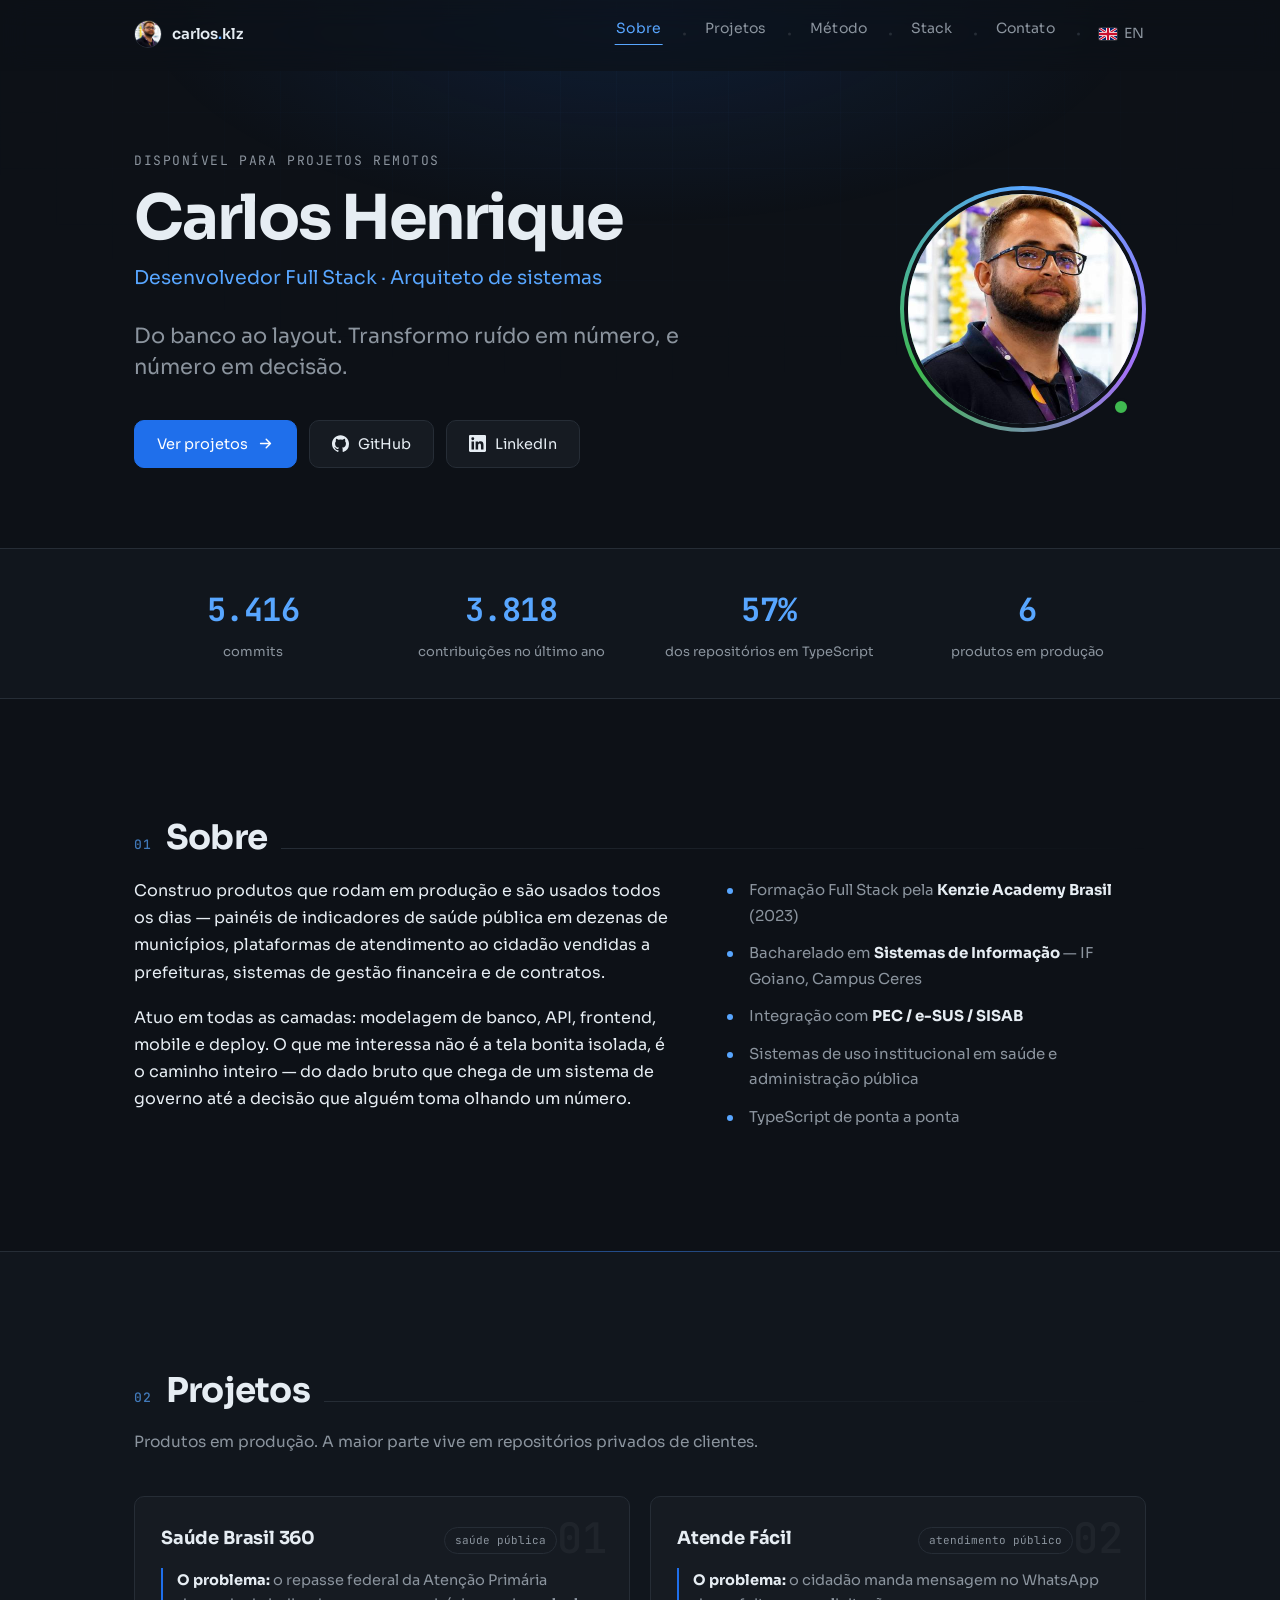
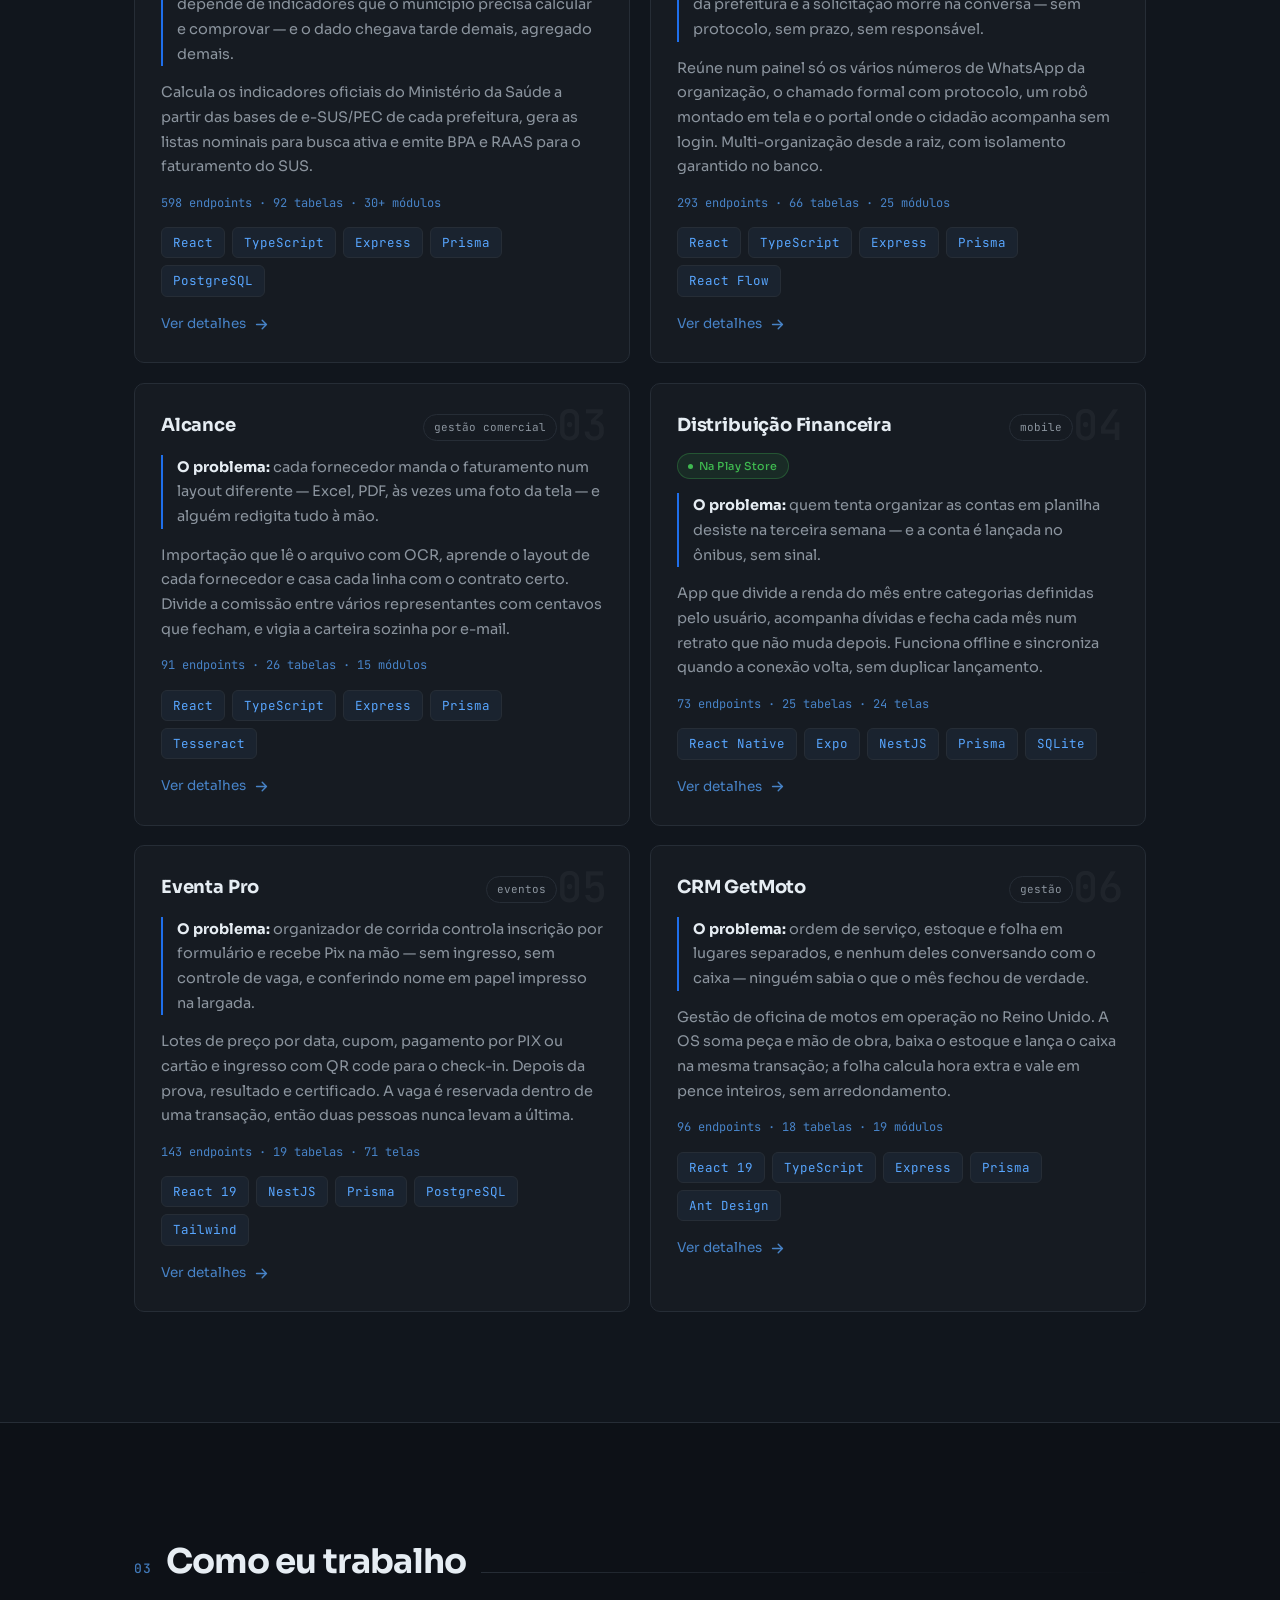
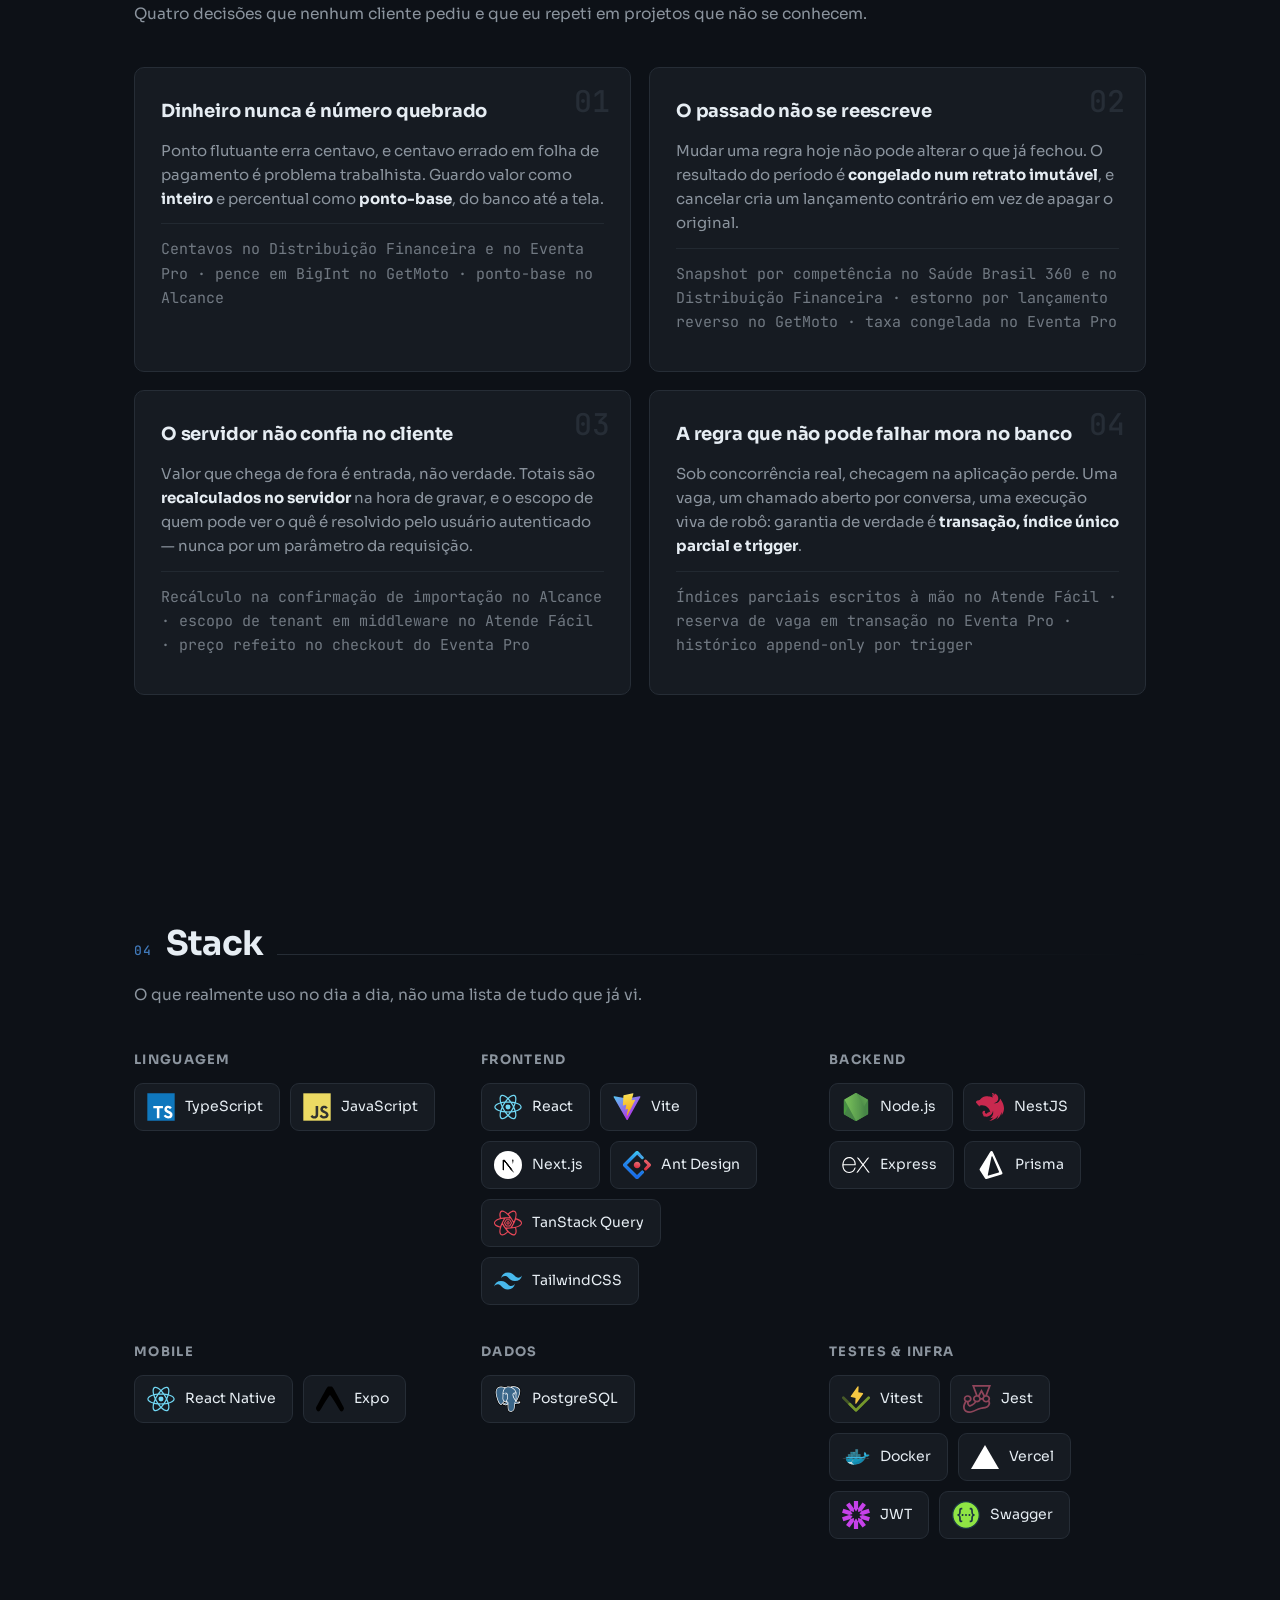
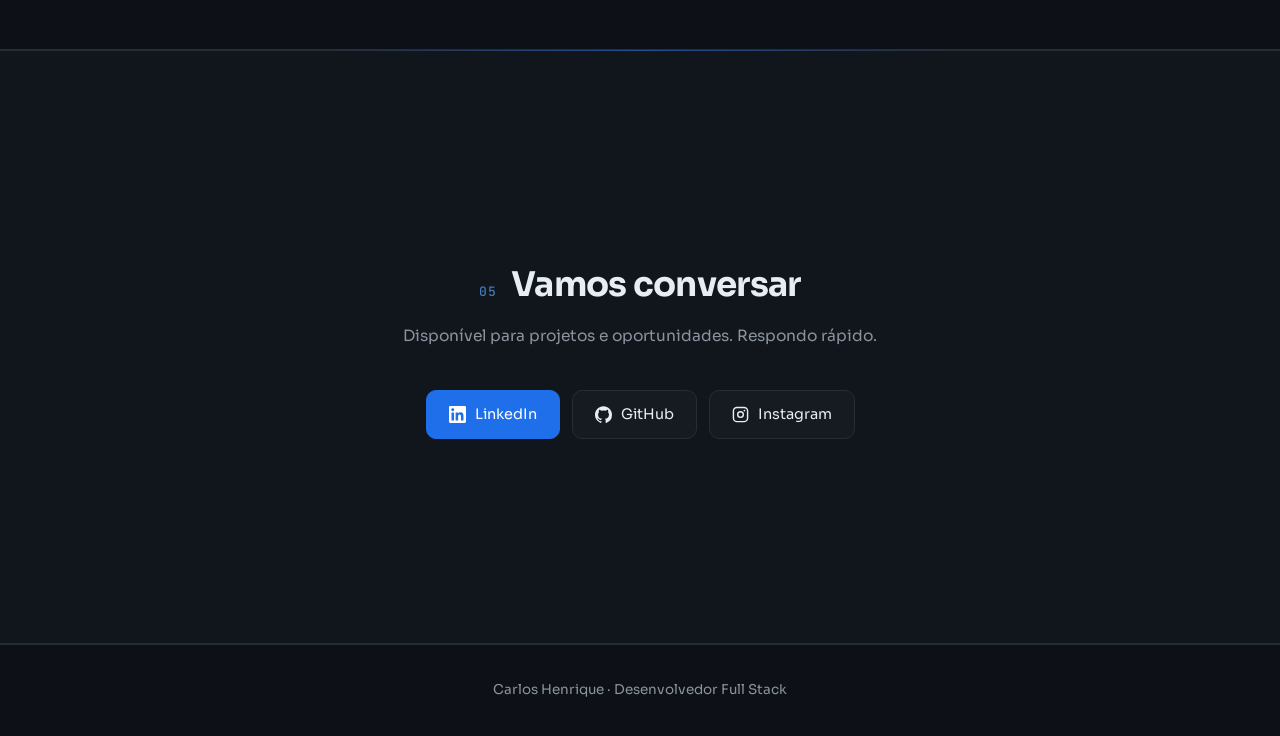
==== commit c4a3521c: "Corrige pagina em branco: link de idioma quebrava o script inteiro O link de troca de idioma entrou " ====
--- a/index.html
+++ b/index.html
@@ -3,6 +3,9 @@
 <head>
 <meta charset="utf-8">
 <meta name="viewport" content="width=device-width, initial-scale=1">
+<script>document.documentElement.classList.add('js');</script>
+<!-- a classe .js habilita a animacao de entrada; sem ela o conteudo
+     aparece direto, entao uma falha de script nunca deixa a pagina vazia -->
 <title>Carlos Henrique — Desenvolvedor Full Stack</title>
 <meta name="description" content="Desenvolvedor Full Stack e arquiteto de sistemas. Painéis de saúde pública, plataformas de atendimento ao cidadão e sistemas de gestão em produção.">
 <link rel="canonical" href="https://kralluz.github.io/">
@@ -158,7 +161,7 @@
       <li><a href="#metodo">Método</a></li>
       <li><a href="#stack">Stack</a></li>
       <li><a href="#contato">Contato</a></li>
-      <li><a class="troca-idioma" href="en/" hreflang="en">EN</a></li>
+      <li><a class="troca-idioma" href="en/" hreflang="en" title="Read in English" aria-label="Read in English"><svg class="bandeira" viewBox="0 0 30 20" aria-hidden="true"><use href="#f-en"/></svg>EN</a></li>
     </ul>
   </div>
   <div class="nav-progresso" id="progresso"></div>
@@ -180,6 +183,19 @@
     <circle cx="12" cy="12" r="4"/>
     <circle cx="17.5" cy="6.5" r="1.2" fill="currentColor" stroke="none"/>
   </symbol>
+  <symbol id="f-br" viewBox="0 0 30 20">
+    <rect width="30" height="20" fill="#009b3a"/>
+    <path d="M15 2.6 27.4 10 15 17.4 2.6 10Z" fill="#fedf00"/>
+    <circle cx="15" cy="10" r="4.4" fill="#002776"/>
+    <path d="M10.9 11.4a5.2 5.2 0 0 1 8.2 0" fill="none" stroke="#fff" stroke-width="1.3"/>
+  </symbol>
+  <symbol id="f-en" viewBox="0 0 30 20">
+    <rect width="30" height="20" fill="#012169"/>
+    <path d="M0 0 30 20M30 0 0 20" stroke="#fff" stroke-width="4.4"/>
+    <path d="M0 0 30 20M30 0 0 20" stroke="#c8102e" stroke-width="2.2"/>
+    <path d="M15 0v20M0 10h30" stroke="#fff" stroke-width="6.6"/>
+    <path d="M15 0v20M0 10h30" stroke="#c8102e" stroke-width="3.8"/>
+  </symbol>
 </svg>
 
 
--- a/style.css
+++ b/style.css
@@ -344,7 +344,9 @@
 
 /* --------------------- revelar na rolagem --------------------- */
 /* estado inicial: deslocado e invisível. O JS adiciona .visivel */
-.revelar {
+/* Só esconde quando o JS esta rodando (a classe .js entra no <html> por um
+   script inline no head). Sem JS, ou se o script quebrar, o conteudo aparece. */
+.js .revelar {
   opacity: 0;
   transform: translateY(22px);
   transition: opacity .7s cubic-bezier(.22,.61,.36,1),
@@ -352,7 +354,7 @@
   will-change: opacity, transform;
 }
 
-.revelar.visivel {
+.js .revelar.visivel {
   opacity: 1;
   transform: none;
 }
@@ -994,7 +996,12 @@
   scroll-behavior: smooth;
 }
 
-body { overflow-x: hidden; }        /* nada empurra a pagina de lado */
+/* Nada empurra a pagina de lado.
+   ATENCAO: tem que ser `clip`, nao `hidden`. `overflow-x: hidden` forca o
+   overflow-y a virar `auto`, o body vira um container de rolagem e o
+   IntersectionObserver do script.js nunca mais dispara — a pagina inteira
+   fica invisivel. `clip` corta sem criar container. */
+html, body { overflow-x: clip; }
 
 /* nenhuma imagem estoura a largura da tela */
 img, svg { max-width: 100%; }
@@ -1216,3 +1223,21 @@
   .principio-num { font-size: 24px; top: 16px; right: 16px; }
   .principio-onde { font-size: 11px; }
 }
+
+
+/* --------------------- seletor de idioma --------------------- */
+.troca-idioma {
+  display: inline-flex;
+  align-items: center;
+  gap: 7px;
+}
+
+.bandeira {
+  width: 18px;
+  height: 12px;
+  border-radius: 2px;
+  flex-shrink: 0;
+  box-shadow: 0 0 0 1px rgba(255, 255, 255, .14);
+  /* o simbolo ja corta no viewBox; isto evita serrilhado nas diagonais */
+  shape-rendering: geometricPrecision;
+}
